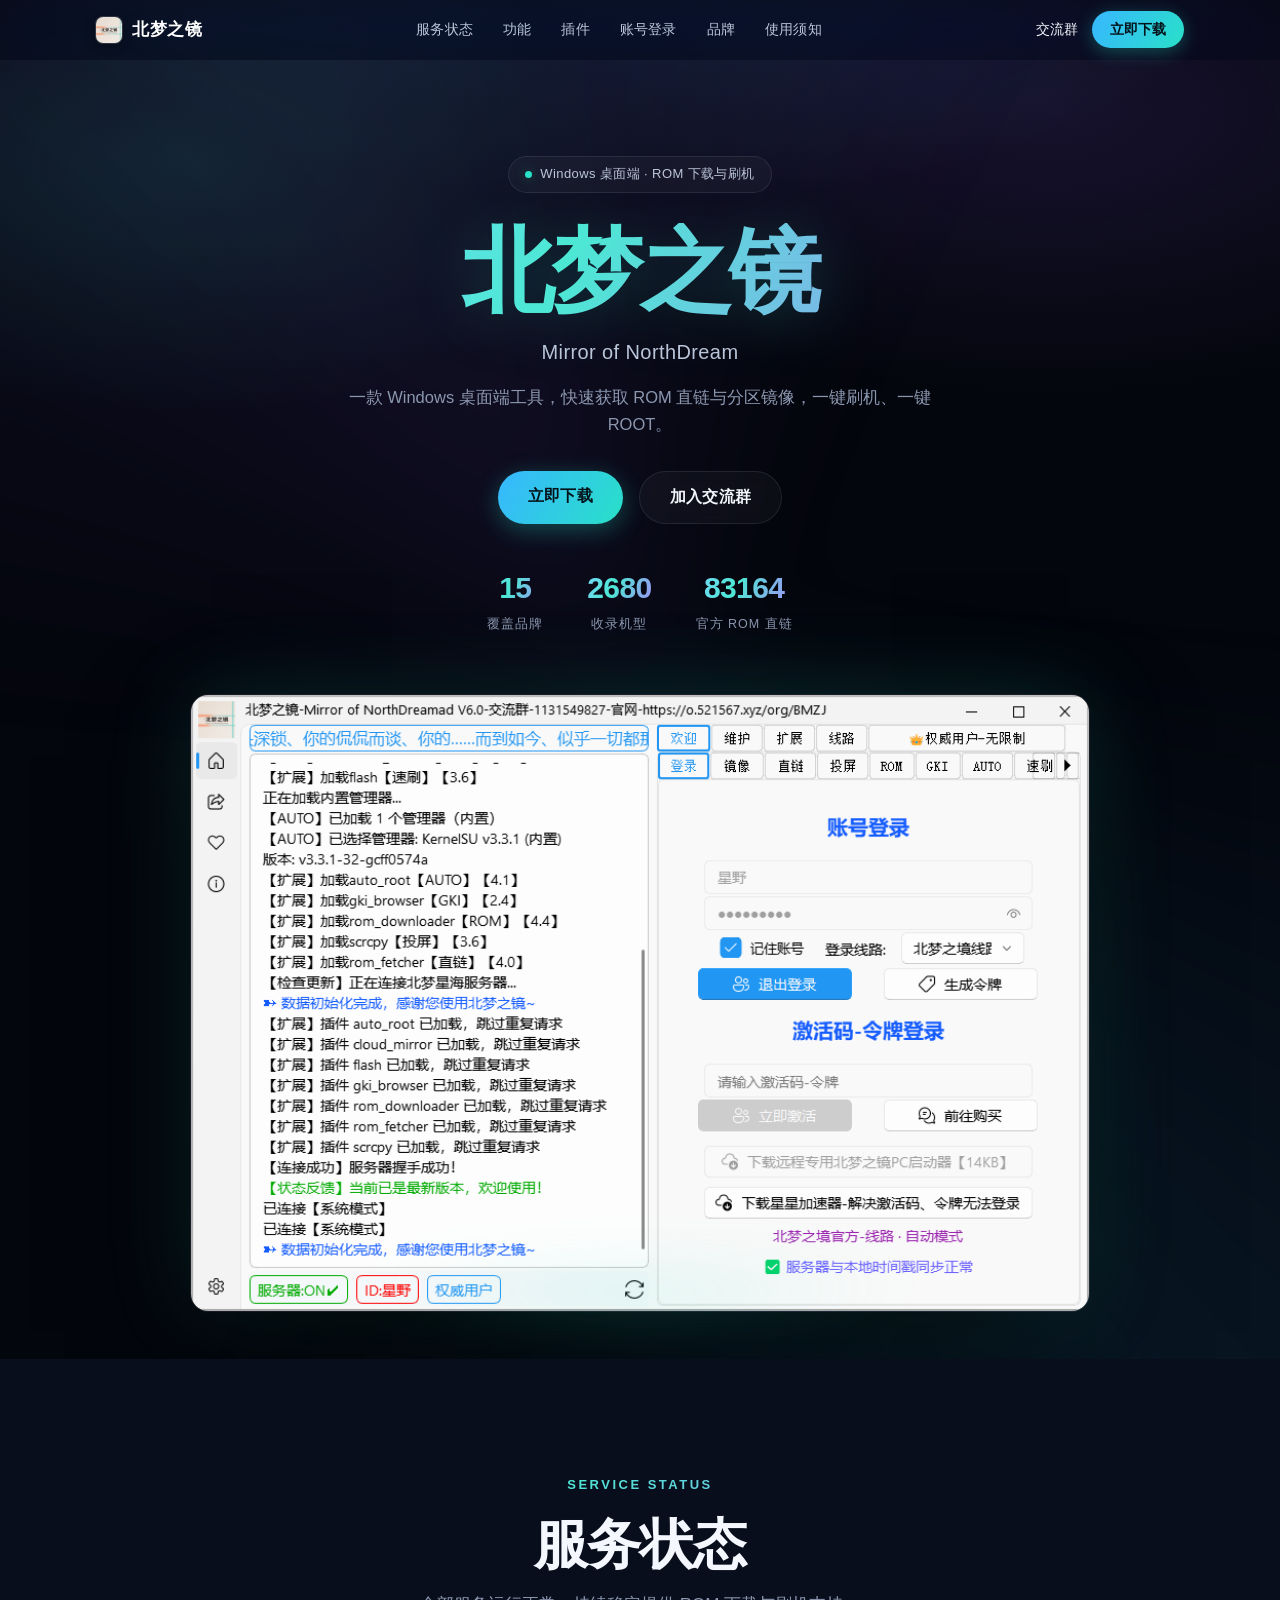
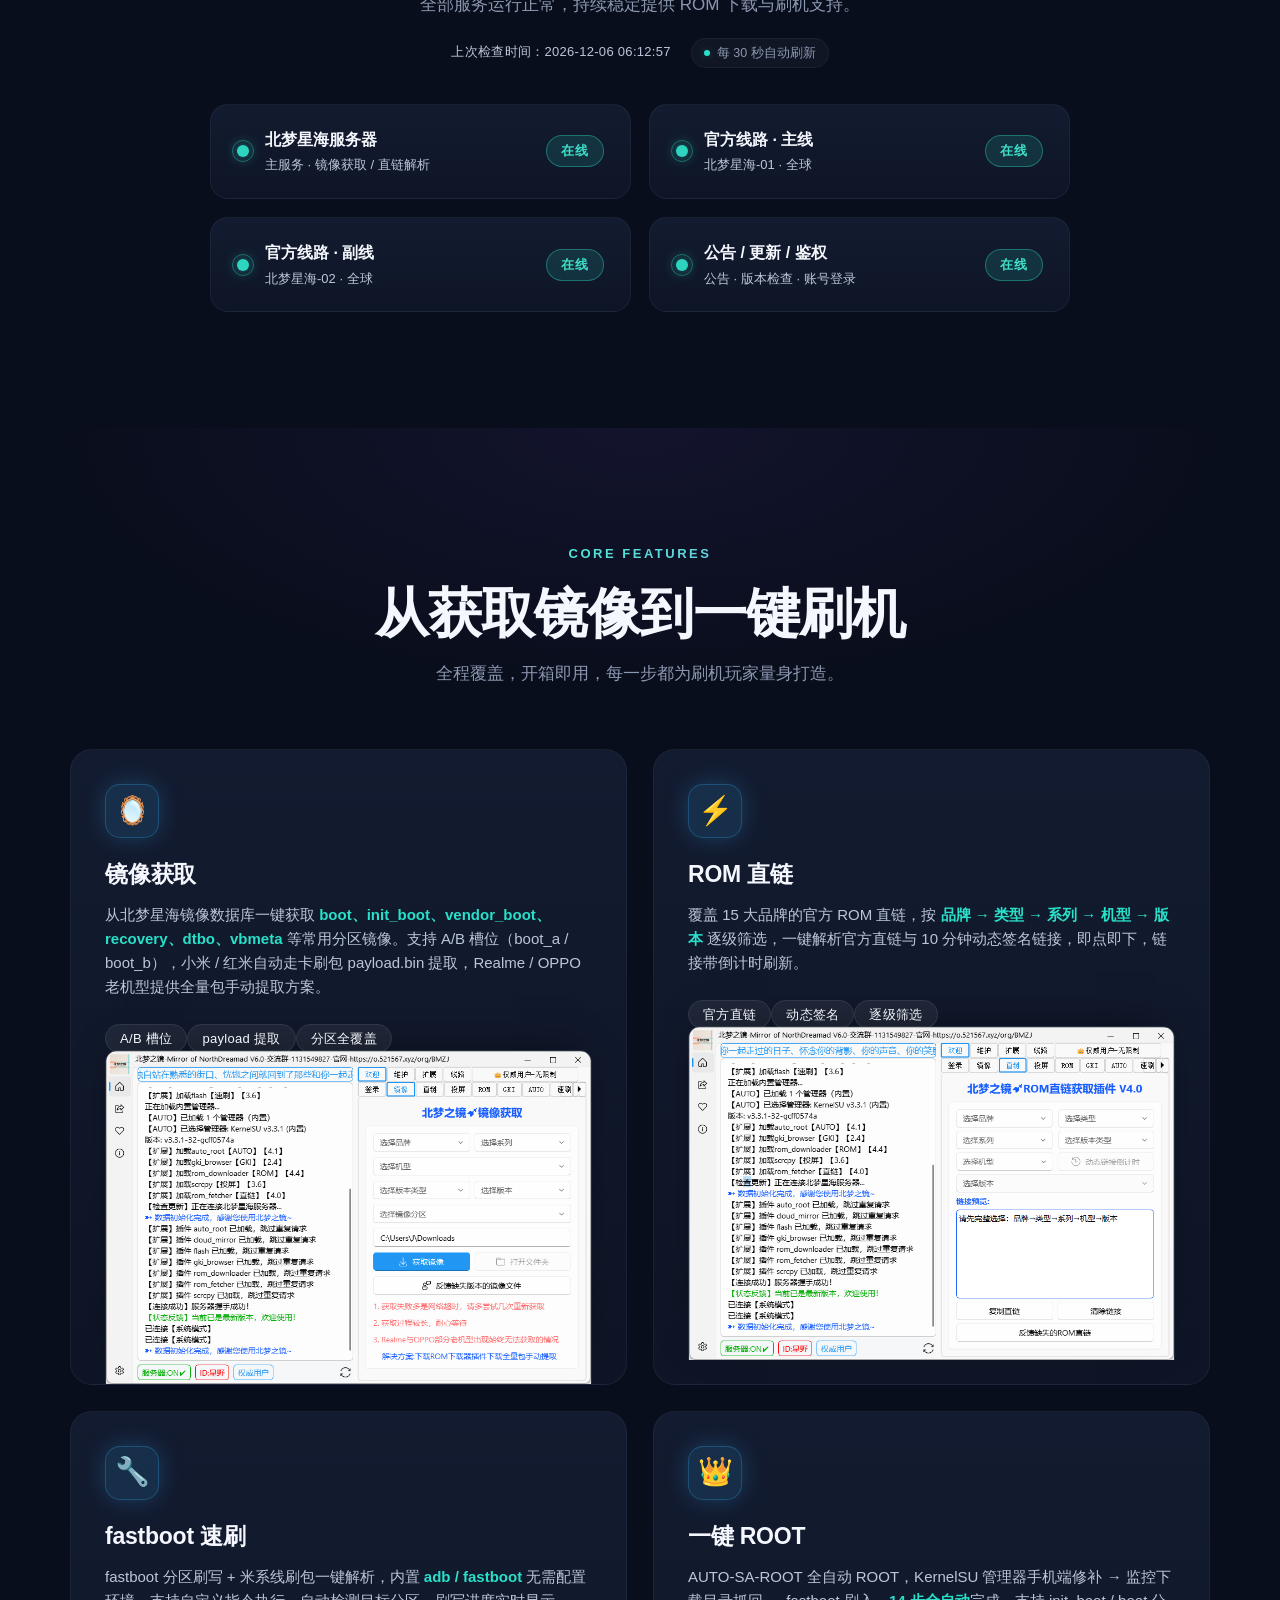
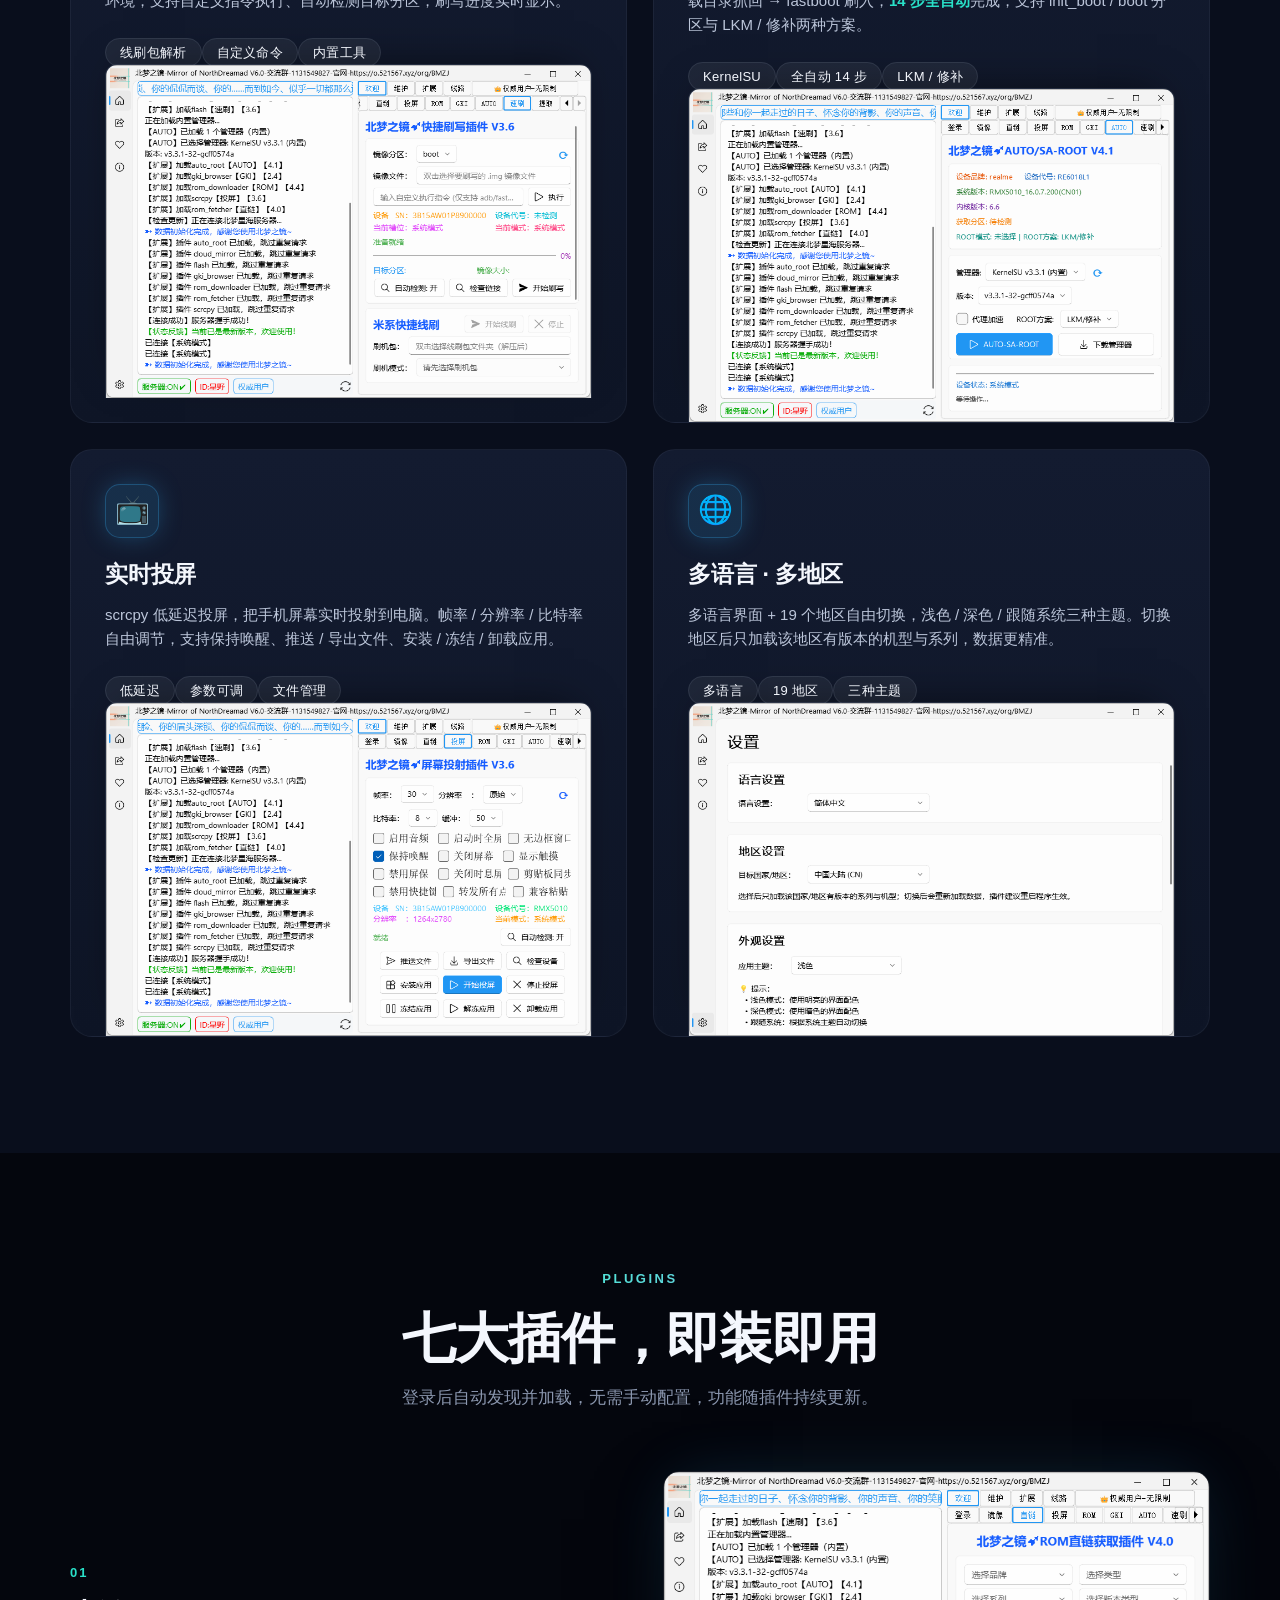
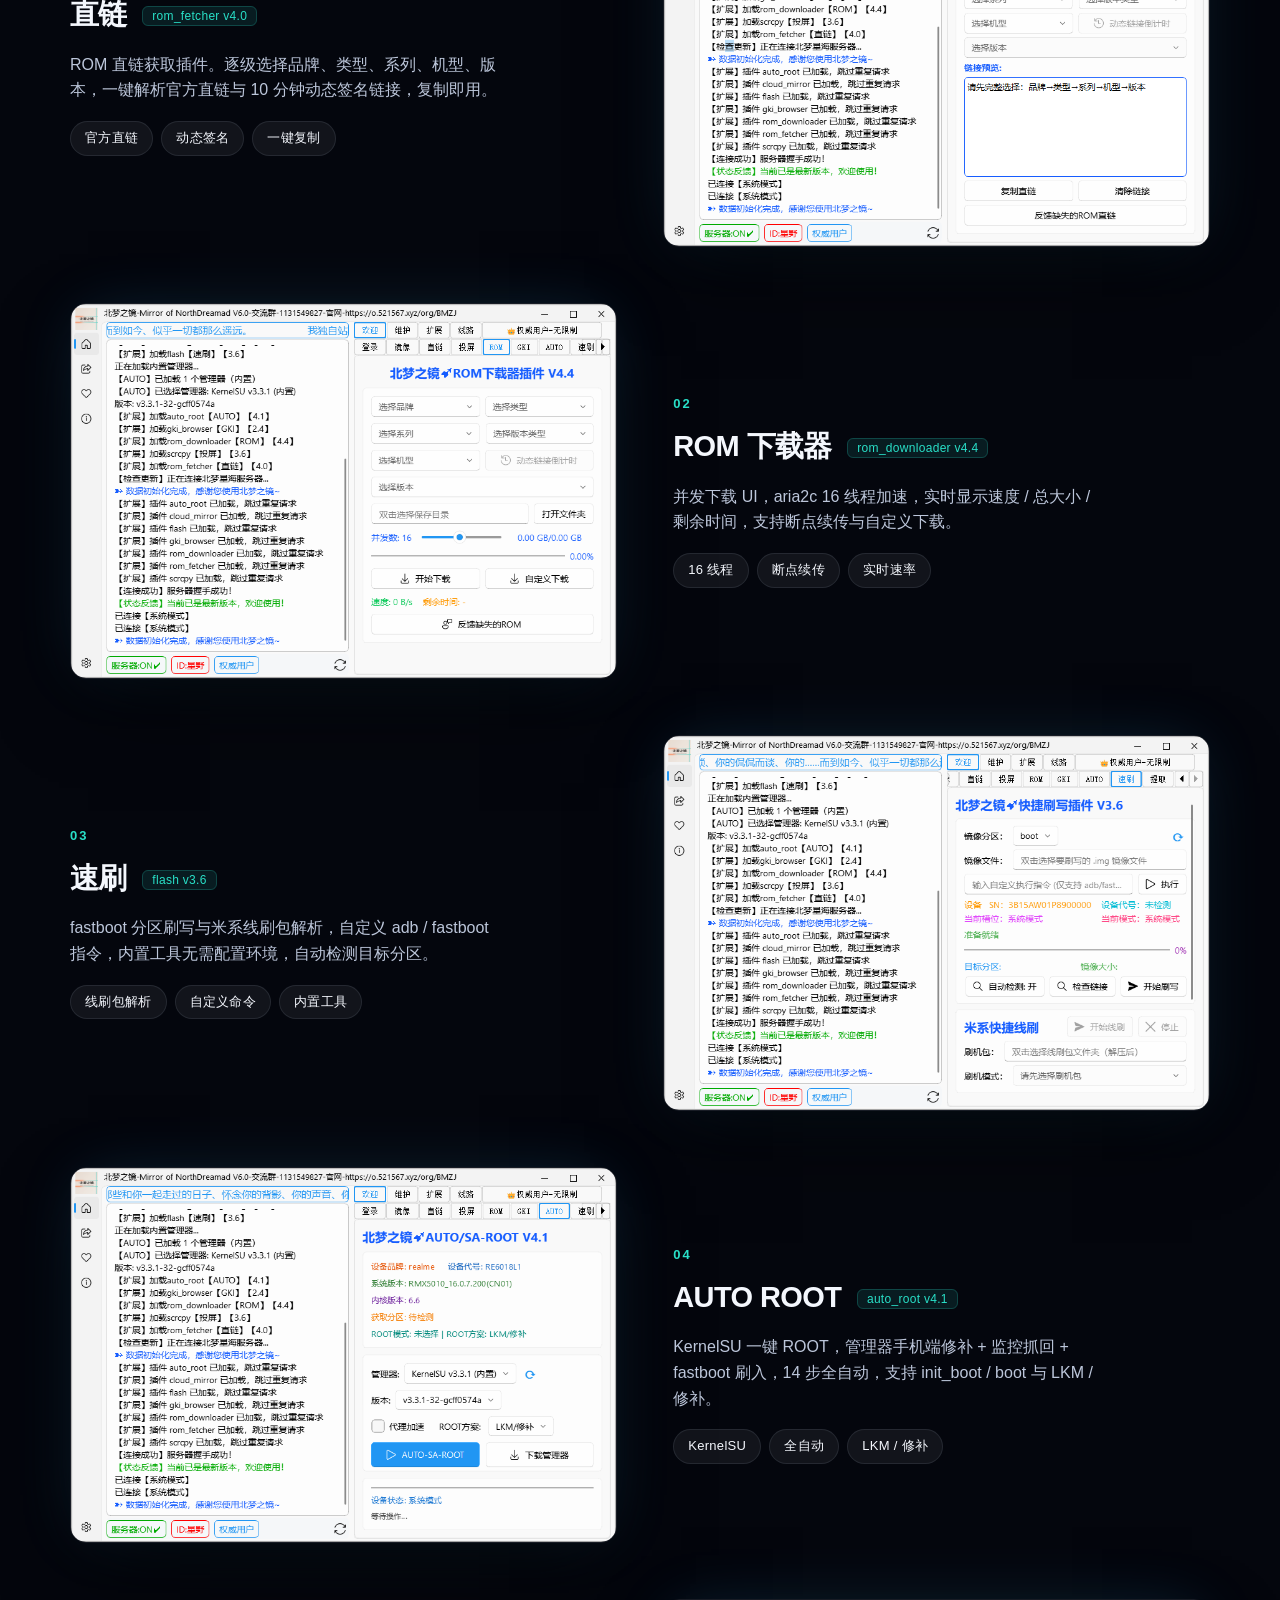
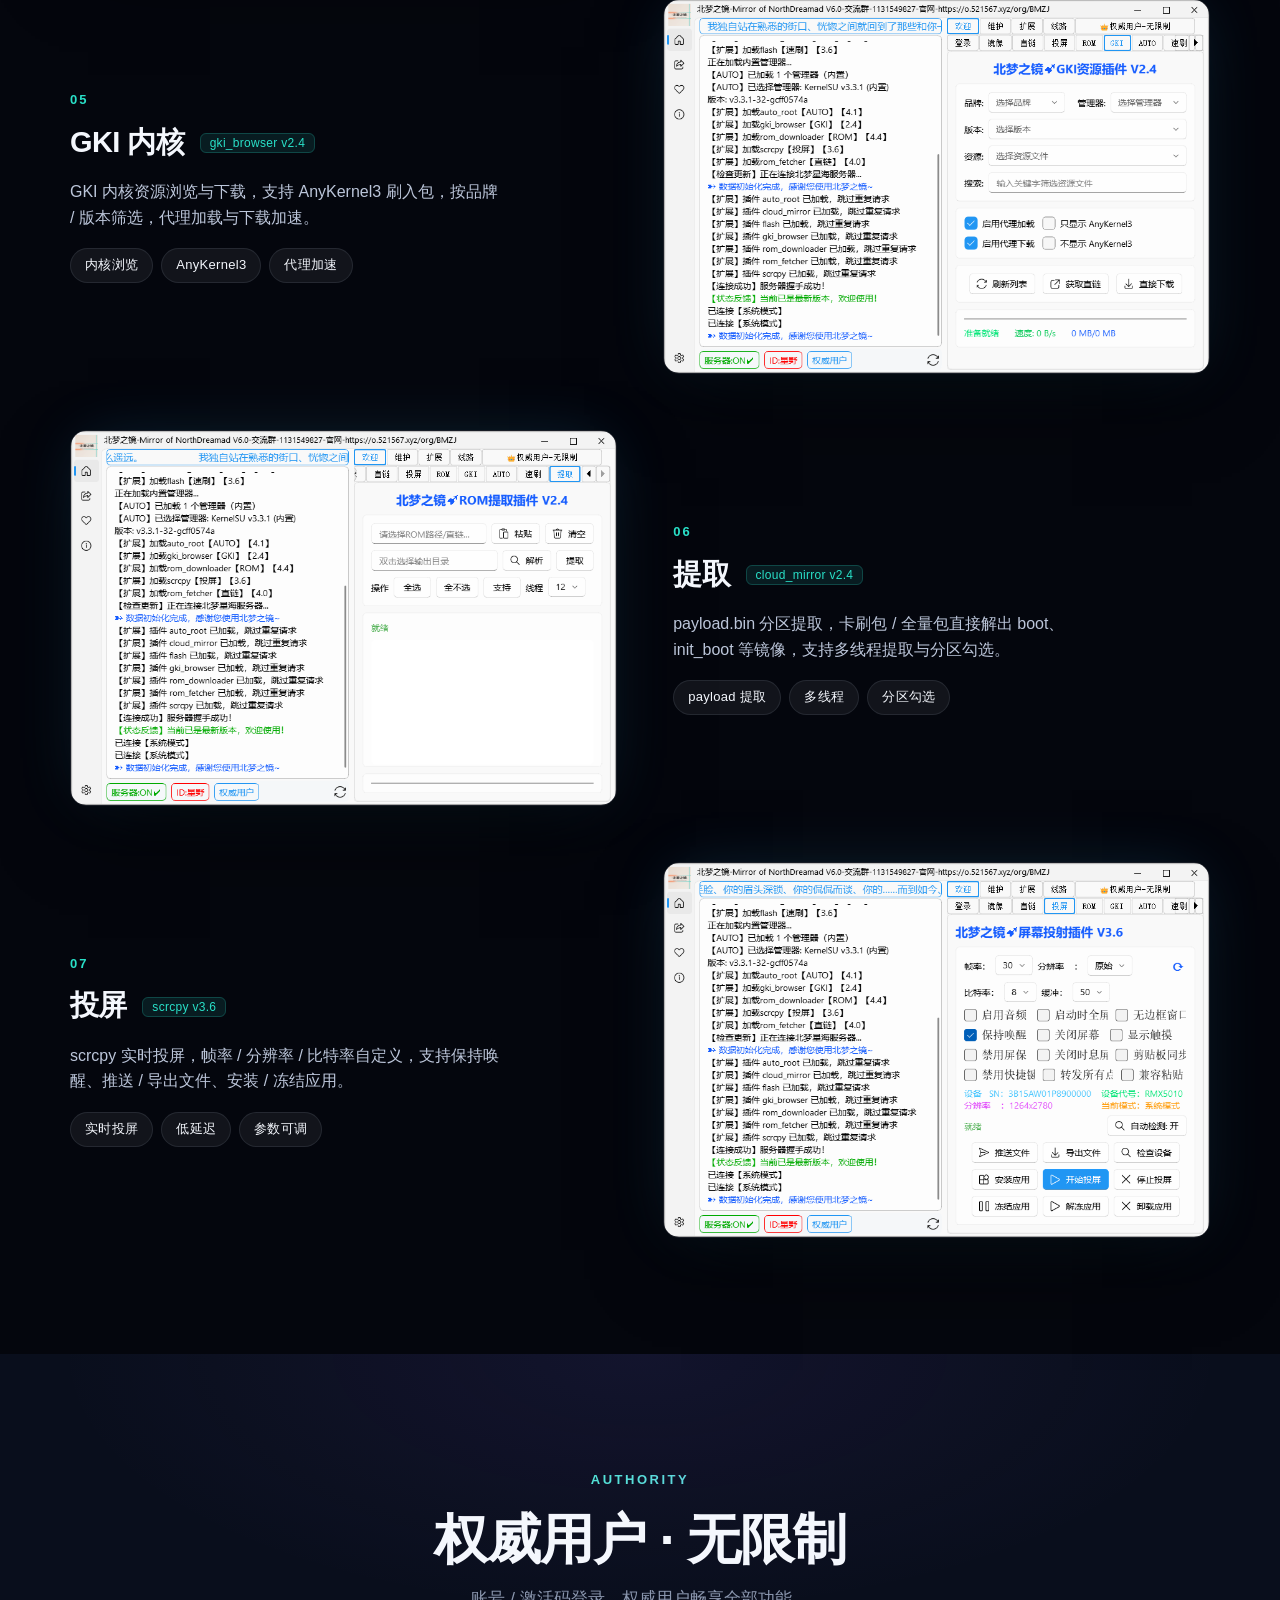
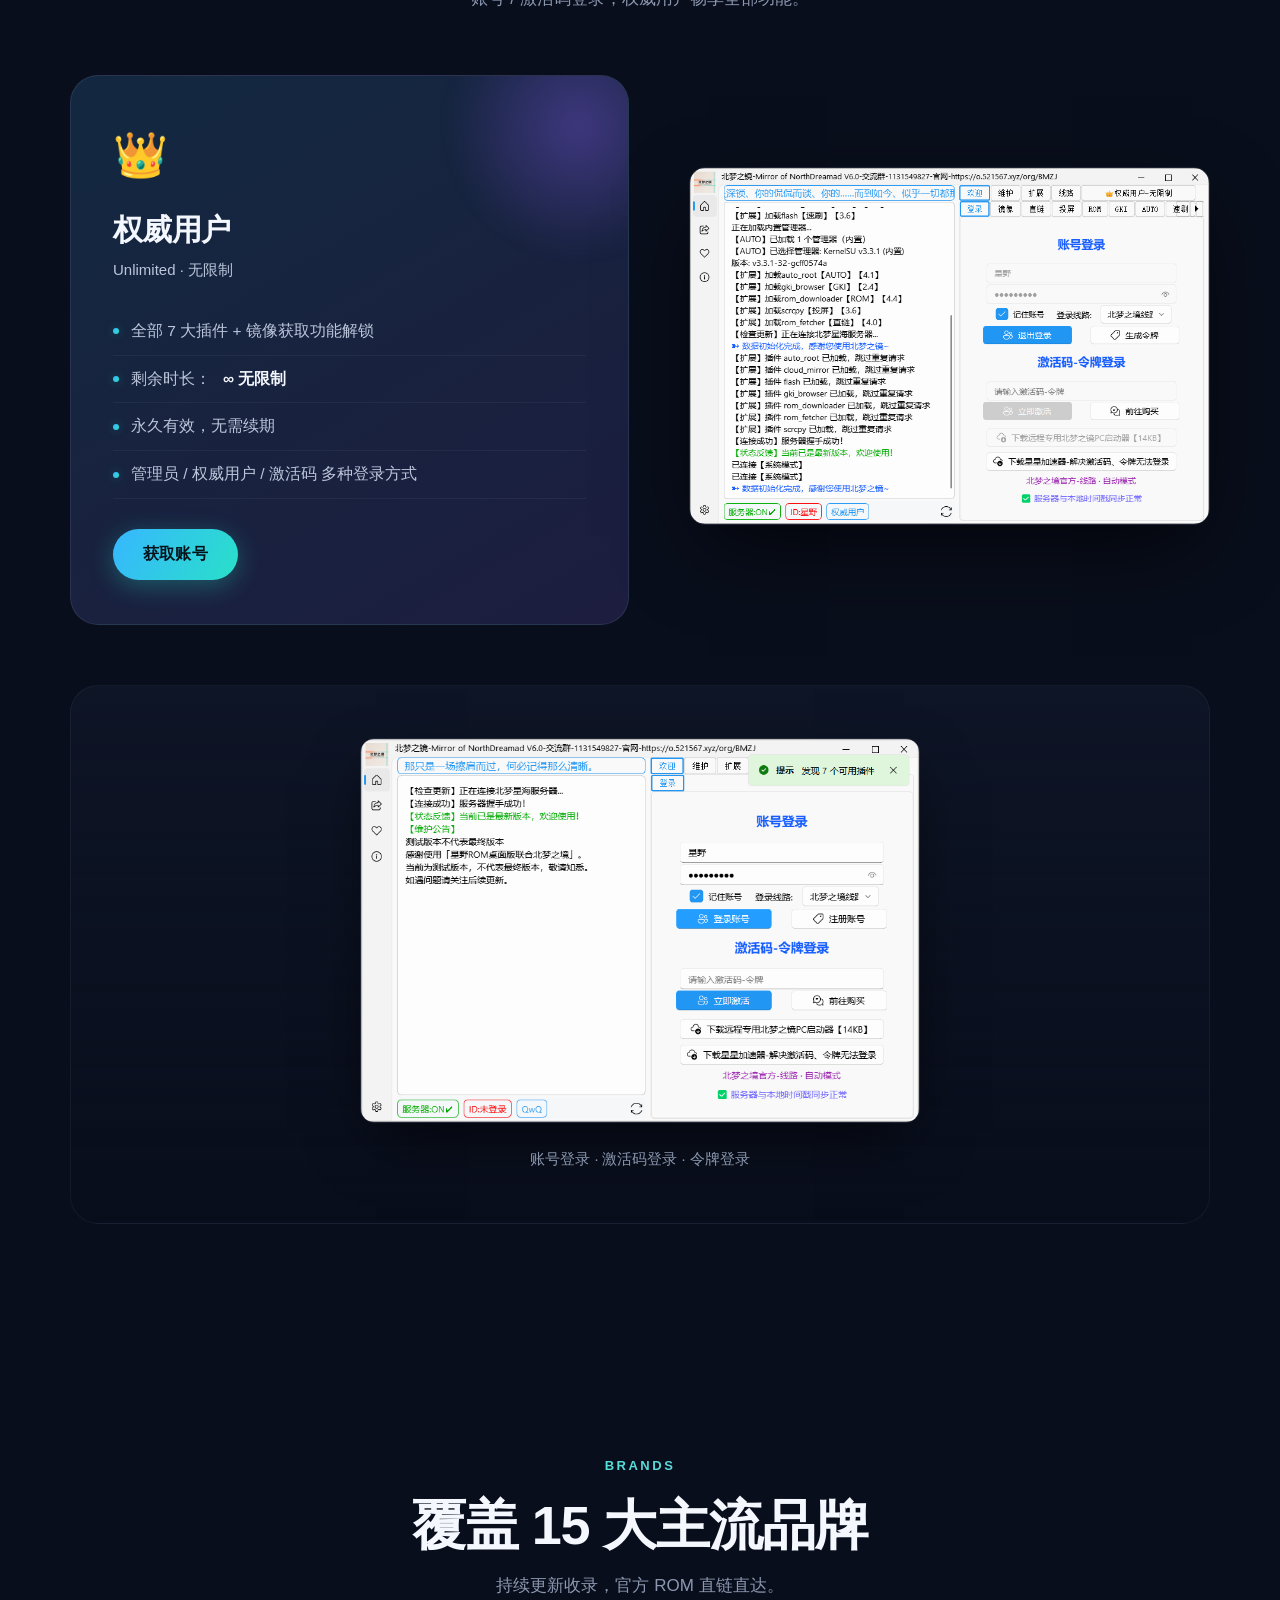
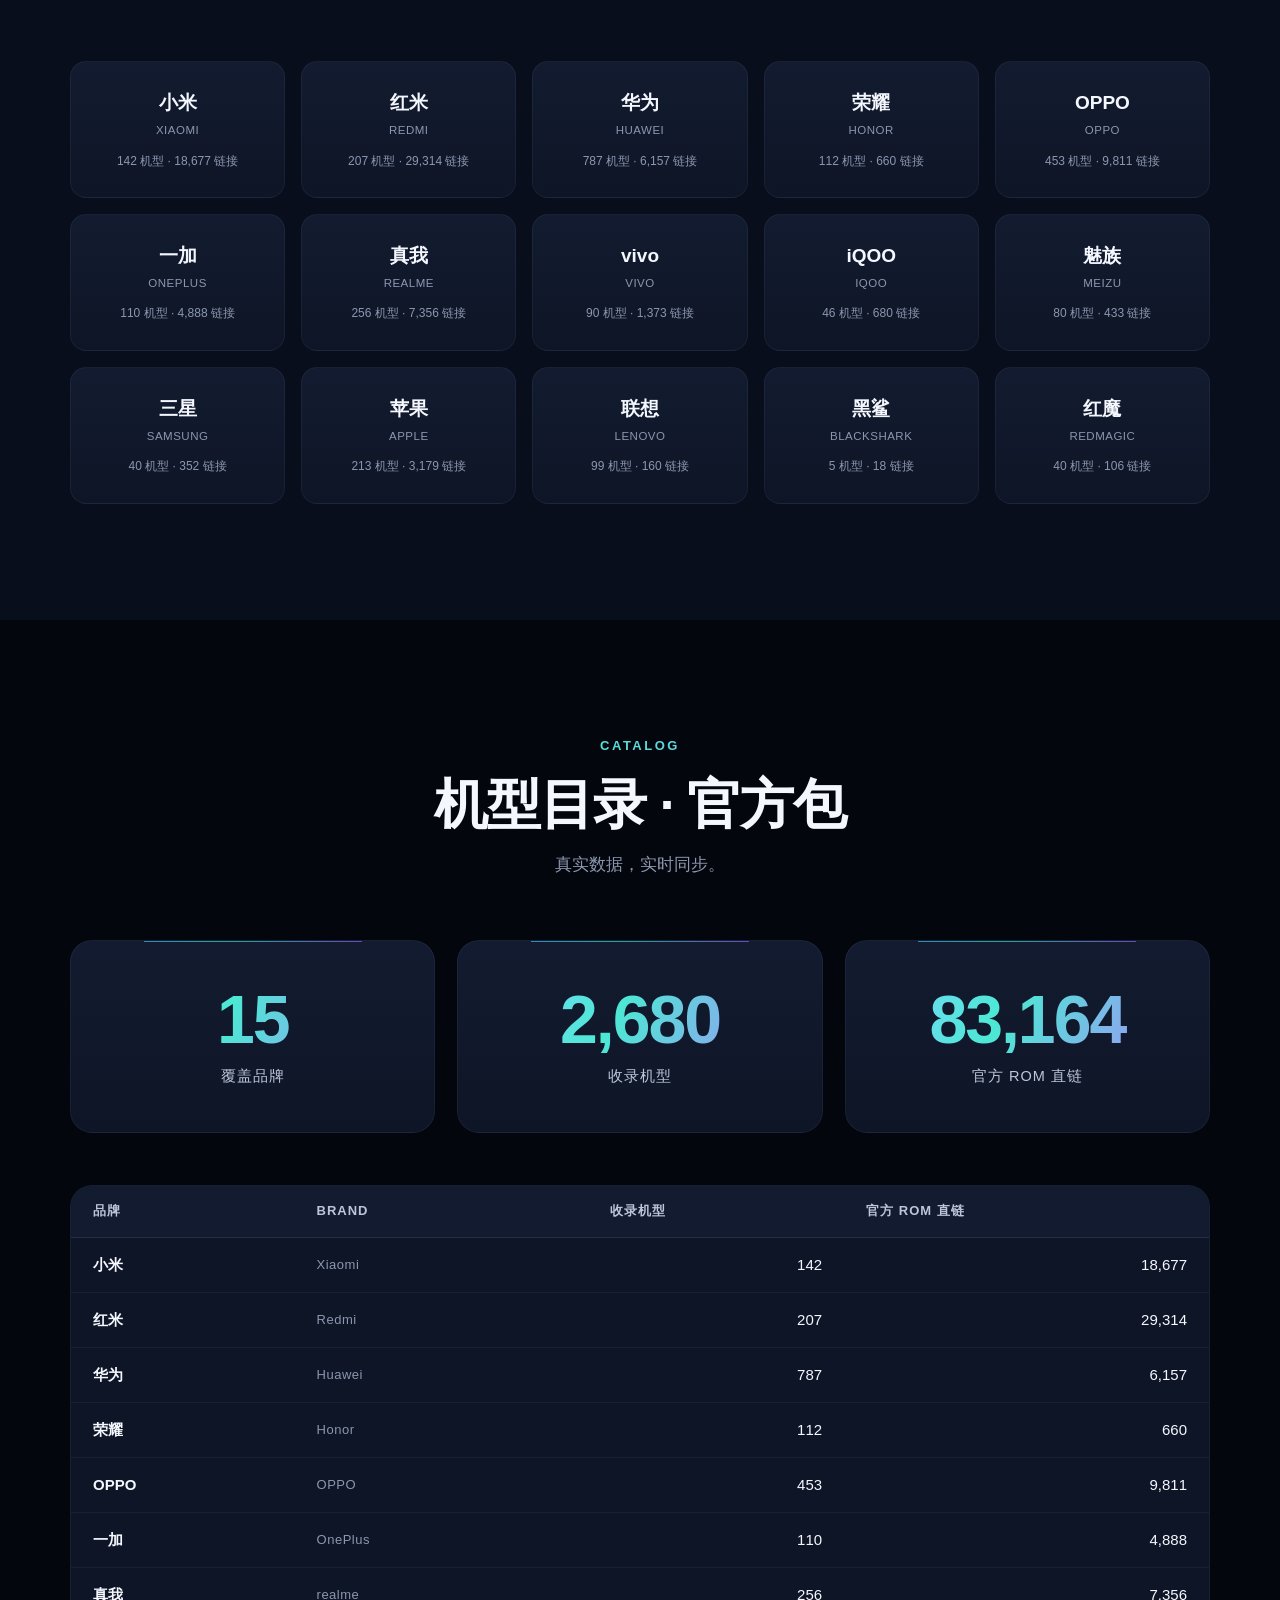
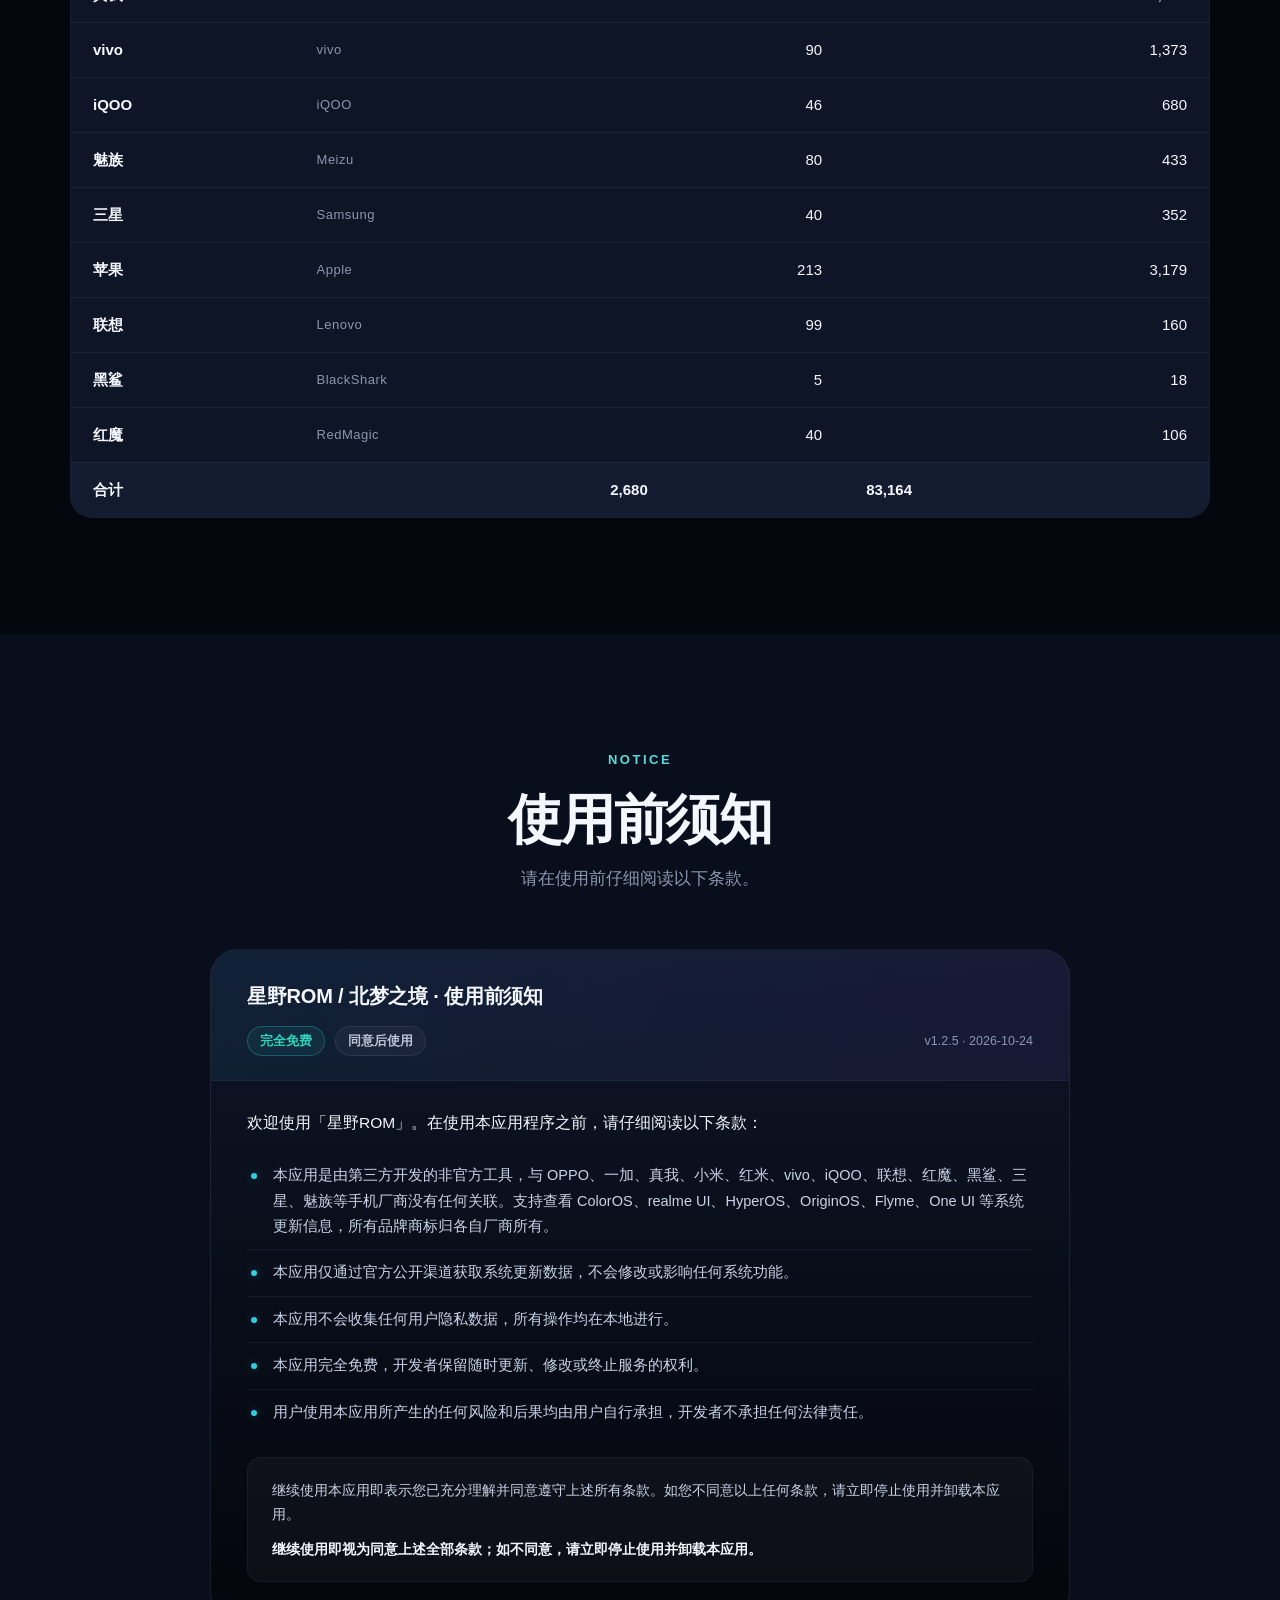
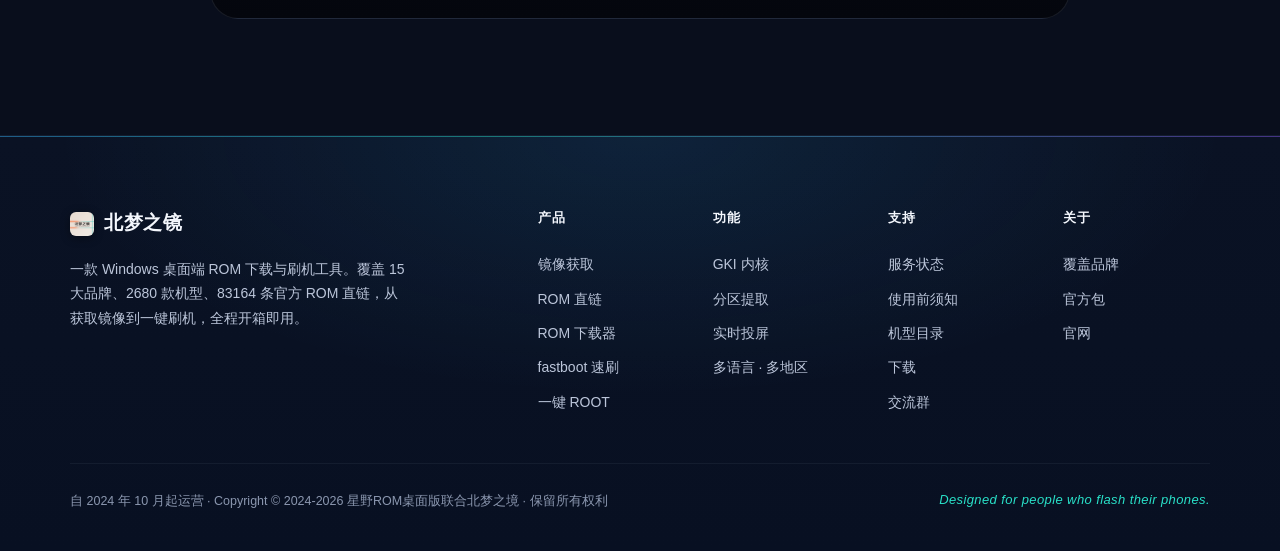
==== org/BMZJ/index.html @ 5fb69d47 "Deploy BMZJ site to org/BMZJ" ====
<!DOCTYPE html>
<html lang="zh-CN">
<head>
<meta charset="UTF-8">
<meta name="viewport" content="width=device-width, initial-scale=1.0">
<title>北梦之镜 - Mirror of NorthDream · ROM 下载与刷机工具</title>
<meta name="description" content="北梦之镜是一款 Windows 桌面端 ROM 下载与刷机工具，覆盖 15 大品牌、2680 款机型、83164 条官方 ROM 直链。支持镜像获取、直链下载、速刷、一键 ROOT、GKI 内核、分区提取与投屏。">
<link rel="stylesheet" href="css/style.css">
<link rel="icon" href="img/logo.png" type="image/png">
</head>
<body>

<!-- 顶部导航 -->
<nav class="nav" id="nav">
  <div class="nav-inner">
    <a class="nav-logo" href="#top">
      <img class="logo-icon" src="img/logo.png" alt="北梦之镜">
      北梦之镜
    </a>
    <div class="nav-links">
      <a href="#status">服务状态</a>
      <a href="#features">功能</a>
      <a href="#plugins">插件</a>
      <a href="#vip">账号登录</a>
      <a href="#brands">品牌</a>
      <a href="#notice">使用须知</a>
    </div>
    <div class="nav-actions">
      <a class="nav-group" href="https://qm.qq.com/q/4dipYvBqIw" target="_blank">交流群</a>
      <a class="nav-cta" href="https://qfile.qq.com/q/YZ2RIbnO48" target="_blank">立即下载</a>
    </div>
  </div>
</nav>

<!-- Hero -->
<section class="hero" id="top">
  <div class="hero-inner">
    <div class="hero-badge"><span class="pulse"></span> Windows 桌面端 · ROM 下载与刷机</div>
    <h1 class="hero-title">北梦之镜</h1>
    <p class="hero-sub">Mirror of NorthDream</p>
    <p class="hero-desc">一款 Windows 桌面端工具，快速获取 ROM 直链与分区镜像，一键刷机、一键 ROOT。</p>
    <div class="hero-actions">
      <a class="btn btn-primary" href="https://qfile.qq.com/q/YZ2RIbnO48" target="_blank">立即下载</a>
      <a class="btn btn-ghost" href="https://qm.qq.com/q/4dipYvBqIw" target="_blank">加入交流群</a>
    </div>
    <div class="hero-stats">
      <div class="hero-stat"><div class="n">15</div><div class="l">覆盖品牌</div></div>
      <div class="hero-stat"><div class="n">2680</div><div class="l">收录机型</div></div>
      <div class="hero-stat"><div class="n">83164</div><div class="l">官方 ROM 直链</div></div>
    </div>
    <div class="hero-shot">
      <img src="img/main.png" alt="北梦之镜主界面">
    </div>
  </div>
</section>

<!-- 服务状态 -->
<section class="section section--deep" id="status">
  <div class="section-inner">
    <p class="section-eyebrow">Service Status</p>
    <h2 class="section-title">服务状态</h2>
    <p class="section-sub">全部服务运行正常，持续稳定提供 ROM 下载与刷机支持。</p>
    <div class="status-meta">
      <span class="status-time" id="status-check-time">正在检测服务状态…</span>
      <span class="status-auto"><span class="status-auto-dot"></span>每 30 秒自动刷新</span>
    </div>
    <div class="status-grid">
      <div class="status-card reveal" data-url="../1.json">
        <div class="status-dot online"></div>
        <div class="status-info">
          <div class="status-name">北梦星海服务器</div>
          <div class="status-desc">主服务 · 镜像获取 / 直链解析</div>
        </div>
        <div class="status-badge ok">在线</div>
      </div>
      <div class="status-card reveal" data-url="../1.json">
        <div class="status-dot online"></div>
        <div class="status-info">
          <div class="status-name">官方线路 · 主线</div>
          <div class="status-desc">北梦星海-01 · 全球</div>
        </div>
        <div class="status-badge ok">在线</div>
      </div>
      <div class="status-card reveal" data-url="../2.json">
        <div class="status-dot online"></div>
        <div class="status-info">
          <div class="status-name">官方线路 · 副线</div>
          <div class="status-desc">北梦星海-02 · 全球</div>
        </div>
        <div class="status-badge ok">在线</div>
      </div>
      <div class="status-card reveal" data-url="../3.json">
        <div class="status-dot online"></div>
        <div class="status-info">
          <div class="status-name">公告 / 更新 / 鉴权</div>
          <div class="status-desc">公告 · 版本检查 · 账号登录</div>
        </div>
        <div class="status-badge ok">正常</div>
      </div>
    </div>
  </div>
</section>

<!-- 核心功能 -->
<section class="section section--glow" id="features">
  <div class="section-inner">
    <p class="section-eyebrow">Core Features</p>
    <h2 class="section-title">从获取镜像到一键刷机</h2>
    <p class="section-sub">全程覆盖，开箱即用，每一步都为刷机玩家量身打造。</p>
    <div class="feature-grid">
      <div class="feature-card reveal">
        <div class="feature-icon">🪞</div>
        <h3>镜像获取</h3>
        <p>从北梦星海镜像数据库一键获取 <strong>boot、init_boot、vendor_boot、recovery、dtbo、vbmeta</strong> 等常用分区镜像。支持 A/B 槽位（boot_a / boot_b），小米 / 红米自动走卡刷包 payload.bin 提取，Realme / OPPO 老机型提供全量包手动提取方案。</p>
        <div class="points"><span class="chip">A/B 槽位</span><span class="chip">payload 提取</span><span class="chip">分区全覆盖</span></div>
        <img src="img/mirror.png" alt="镜像获取" loading="lazy">
      </div>
      <div class="feature-card reveal">
        <div class="feature-icon">⚡</div>
        <h3>ROM 直链</h3>
        <p>覆盖 15 大品牌的官方 ROM 直链，按 <strong>品牌 → 类型 → 系列 → 机型 → 版本</strong> 逐级筛选，一键解析官方直链与 10 分钟动态签名链接，即点即下，链接带倒计时刷新。</p>
        <div class="points"><span class="chip">官方直链</span><span class="chip">动态签名</span><span class="chip">逐级筛选</span></div>
        <img src="img/direct.png" alt="ROM 直链" loading="lazy">
      </div>
      <div class="feature-card reveal">
        <div class="feature-icon">🔧</div>
        <h3>fastboot 速刷</h3>
        <p>fastboot 分区刷写 + 米系线刷包一键解析，内置 <strong>adb / fastboot</strong> 无需配置环境，支持自定义指令执行、自动检测目标分区，刷写进度实时显示。</p>
        <div class="points"><span class="chip">线刷包解析</span><span class="chip">自定义命令</span><span class="chip">内置工具</span></div>
        <img src="img/flash.png" alt="速刷" loading="lazy">
      </div>
      <div class="feature-card reveal">
        <div class="feature-icon">👑</div>
        <h3>一键 ROOT</h3>
        <p>AUTO-SA-ROOT 全自动 ROOT，KernelSU 管理器手机端修补 → 监控下载目录抓回 → fastboot 刷入，<strong>14 步全自动</strong>完成，支持 init_boot / boot 分区与 LKM / 修补两种方案。</p>
        <div class="points"><span class="chip">KernelSU</span><span class="chip">全自动 14 步</span><span class="chip">LKM / 修补</span></div>
        <img src="img/auto.png" alt="一键 ROOT" loading="lazy">
      </div>
      <div class="feature-card reveal">
        <div class="feature-icon">📺</div>
        <h3>实时投屏</h3>
        <p>scrcpy 低延迟投屏，把手机屏幕实时投射到电脑。帧率 / 分辨率 / 比特率自由调节，支持保持唤醒、推送 / 导出文件、安装 / 冻结 / 卸载应用。</p>
        <div class="points"><span class="chip">低延迟</span><span class="chip">参数可调</span><span class="chip">文件管理</span></div>
        <img src="img/screencast.png" alt="投屏" loading="lazy">
      </div>
      <div class="feature-card reveal">
        <div class="feature-icon">🌐</div>
        <h3>多语言 · 多地区</h3>
        <p>多语言界面 + 19 个地区自由切换，浅色 / 深色 / 跟随系统三种主题。切换地区后只加载该地区有版本的机型与系列，数据更精准。</p>
        <div class="points"><span class="chip">多语言</span><span class="chip">19 地区</span><span class="chip">三种主题</span></div>
        <img src="img/settings.png" alt="设置" loading="lazy">
      </div>
    </div>
  </div>
</section>

<!-- 插件 -->
<section class="section section--dark" id="plugins">
  <div class="section-inner">
    <p class="section-eyebrow">Plugins</p>
    <h2 class="section-title">七大插件，即装即用</h2>
    <p class="section-sub">登录后自动发现并加载，无需手动配置，功能随插件持续更新。</p>
    <div class="plugin-list">
      <div class="plugin-row reveal">
        <div class="plugin-text">
          <div class="plugin-num">01</div>
          <h3>直链 <span class="tag">rom_fetcher v4.0</span></h3>
          <p>ROM 直链获取插件。逐级选择品牌、类型、系列、机型、版本，一键解析官方直链与 10 分钟动态签名链接，复制即用。</p>
          <div class="points"><span class="chip">官方直链</span><span class="chip">动态签名</span><span class="chip">一键复制</span></div>
        </div>
        <img src="img/direct.png" alt="直链插件" loading="lazy">
      </div>
      <div class="plugin-row reveal">
        <div class="plugin-text">
          <div class="plugin-num">02</div>
          <h3>ROM 下载器 <span class="tag">rom_downloader v4.4</span></h3>
          <p>并发下载 UI，aria2c 16 线程加速，实时显示速度 / 总大小 / 剩余时间，支持断点续传与自定义下载。</p>
          <div class="points"><span class="chip">16 线程</span><span class="chip">断点续传</span><span class="chip">实时速率</span></div>
        </div>
        <img src="img/rom.png" alt="ROM 下载器" loading="lazy">
      </div>
      <div class="plugin-row reveal">
        <div class="plugin-text">
          <div class="plugin-num">03</div>
          <h3>速刷 <span class="tag">flash v3.6</span></h3>
          <p>fastboot 分区刷写与米系线刷包解析，自定义 adb / fastboot 指令，内置工具无需配置环境，自动检测目标分区。</p>
          <div class="points"><span class="chip">线刷包解析</span><span class="chip">自定义命令</span><span class="chip">内置工具</span></div>
        </div>
        <img src="img/flash.png" alt="速刷插件" loading="lazy">
      </div>
      <div class="plugin-row reveal">
        <div class="plugin-text">
          <div class="plugin-num">04</div>
          <h3>AUTO ROOT <span class="tag">auto_root v4.1</span></h3>
          <p>KernelSU 一键 ROOT，管理器手机端修补 + 监控抓回 + fastboot 刷入，14 步全自动，支持 init_boot / boot 与 LKM / 修补。</p>
          <div class="points"><span class="chip">KernelSU</span><span class="chip">全自动</span><span class="chip">LKM / 修补</span></div>
        </div>
        <img src="img/auto.png" alt="AUTO ROOT 插件" loading="lazy">
      </div>
      <div class="plugin-row reveal">
        <div class="plugin-text">
          <div class="plugin-num">05</div>
          <h3>GKI 内核 <span class="tag">gki_browser v2.4</span></h3>
          <p>GKI 内核资源浏览与下载，支持 AnyKernel3 刷入包，按品牌 / 版本筛选，代理加载与下载加速。</p>
          <div class="points"><span class="chip">内核浏览</span><span class="chip">AnyKernel3</span><span class="chip">代理加速</span></div>
        </div>
        <img src="img/gki.png" alt="GKI 内核插件" loading="lazy">
      </div>
      <div class="plugin-row reveal">
        <div class="plugin-text">
          <div class="plugin-num">06</div>
          <h3>提取 <span class="tag">cloud_mirror v2.4</span></h3>
          <p>payload.bin 分区提取，卡刷包 / 全量包直接解出 boot、init_boot 等镜像，支持多线程提取与分区勾选。</p>
          <div class="points"><span class="chip">payload 提取</span><span class="chip">多线程</span><span class="chip">分区勾选</span></div>
        </div>
        <img src="img/extract.png" alt="提取插件" loading="lazy">
      </div>
      <div class="plugin-row reveal">
        <div class="plugin-text">
          <div class="plugin-num">07</div>
          <h3>投屏 <span class="tag">scrcpy v3.6</span></h3>
          <p>scrcpy 实时投屏，帧率 / 分辨率 / 比特率自定义，支持保持唤醒、推送 / 导出文件、安装 / 冻结应用。</p>
          <div class="points"><span class="chip">实时投屏</span><span class="chip">低延迟</span><span class="chip">参数可调</span></div>
        </div>
        <img src="img/screencast.png" alt="投屏插件" loading="lazy">
      </div>
    </div>
  </div>
</section>

<!-- 权威用户 -->
<section class="section section--glow" id="vip">
  <div class="section-inner">
    <p class="section-eyebrow">Authority</p>
    <h2 class="section-title">权威用户 · 无限制</h2>
    <p class="section-sub">账号 / 激活码登录，权威用户畅享全部功能。</p>
    <div class="vip-wrap">
      <div class="vip-card reveal">
        <div class="crown">👑</div>
        <h3>权威用户</h3>
        <div class="sub">Unlimited · 无限制</div>
        <ul>
          <li>全部 7 大插件 + 镜像获取功能解锁</li>
          <li>剩余时长：<strong>∞ 无限制</strong></li>
          <li>永久有效，无需续期</li>
          <li>管理员 / 权威用户 / 激活码 多种登录方式</li>
        </ul>
        <a class="btn btn-primary" href="https://qm.qq.com/q/4dipYvBqIw" target="_blank">获取账号</a>
      </div>
      <div class="vip-shot reveal">
        <img src="img/main.png" alt="权威用户已登录">
      </div>
    </div>
    <div class="login-strip reveal">
      <img src="img/login.png" alt="登录界面">
      <p>账号登录 · 激活码登录 · 令牌登录</p>
    </div>
  </div>
</section>

<!-- 覆盖品牌 -->
<section class="section section--deep" id="brands">
  <div class="section-inner">
    <p class="section-eyebrow">Brands</p>
    <h2 class="section-title">覆盖 15 大主流品牌</h2>
    <p class="section-sub">持续更新收录，官方 ROM 直链直达。</p>
    <div class="brand-grid" id="brand-grid"></div>
  </div>
</section>

<!-- 机型目录 + 官方包 -->
<section class="section section--dark" id="catalog">
  <div class="section-inner">
    <p class="section-eyebrow">Catalog</p>
    <h2 class="section-title">机型目录 · 官方包</h2>
    <p class="section-sub">真实数据，实时同步。</p>
    <div class="stats-grid">
      <div class="stat-card reveal">
        <div class="stat-num" id="stat-brands">15</div>
        <div class="stat-label">覆盖品牌</div>
      </div>
      <div class="stat-card reveal">
        <div class="stat-num" id="stat-models">2680</div>
        <div class="stat-label">收录机型</div>
      </div>
      <div class="stat-card reveal">
        <div class="stat-num" id="stat-packages">83164</div>
        <div class="stat-label">官方 ROM 直链</div>
      </div>
    </div>
    <div class="catalog-table-wrap reveal" id="catalog-table"></div>
  </div>
</section>

<!-- 使用前须知 -->
<section class="section section--deep" id="notice">
  <div class="section-inner">
    <p class="section-eyebrow">Notice</p>
    <h2 class="section-title">使用前须知</h2>
    <p class="section-sub">请在使用前仔细阅读以下条款。</p>
    <div class="notice-card reveal">
      <div class="notice-head">
        <div class="notice-title">星野ROM / 北梦之境 · 使用前须知</div>
        <div class="notice-tags">
          <span class="notice-tag free">完全免费</span>
          <span class="notice-tag">同意后使用</span>
          <span class="notice-ver">v1.2.5 · 2026-10-24</span>
        </div>
      </div>
      <div class="notice-body">
        <p class="notice-lead">欢迎使用「星野ROM」。在使用本应用程序之前，请仔细阅读以下条款：</p>
        <ul class="notice-list">
          <li>本应用是由第三方开发的非官方工具，与 OPPO、一加、真我、小米、红米、vivo、iQOO、联想、红魔、黑鲨、三星、魅族等手机厂商没有任何关联。支持查看 ColorOS、realme UI、HyperOS、OriginOS、Flyme、One UI 等系统更新信息，所有品牌商标归各自厂商所有。</li>
          <li>本应用仅通过官方公开渠道获取系统更新数据，不会修改或影响任何系统功能。</li>
          <li>本应用不会收集任何用户隐私数据，所有操作均在本地进行。</li>
          <li>本应用完全免费，开发者保留随时更新、修改或终止服务的权利。</li>
          <li>用户使用本应用所产生的任何风险和后果均由用户自行承担，开发者不承担任何法律责任。</li>
        </ul>
        <div class="notice-consent">
          <p>继续使用本应用即表示您已充分理解并同意遵守上述所有条款。如您不同意以上任何条款，请立即停止使用并卸载本应用。</p>
          <p class="notice-strong">继续使用即视为同意上述全部条款；如不同意，请立即停止使用并卸载本应用。</p>
        </div>
      </div>
    </div>
  </div>
</section>

<!-- Footer -->
<footer class="footer">
  <div class="footer-inner">
    <div class="footer-top">
      <div class="footer-brand">
        <div class="footer-logo"><img class="footer-logo-icon" src="img/logo.png" alt="北梦之镜">北梦之镜</div>
        <p class="footer-desc">一款 Windows 桌面端 ROM 下载与刷机工具。覆盖 15 大品牌、2680 款机型、83164 条官方 ROM 直链，从获取镜像到一键刷机，全程开箱即用。</p>
      </div>
      <div class="footer-cols">
        <div class="footer-col">
          <h4>产品</h4>
          <a href="#features">镜像获取</a>
          <a href="#features">ROM 直链</a>
          <a href="#plugins">ROM 下载器</a>
          <a href="#plugins">fastboot 速刷</a>
          <a href="#plugins">一键 ROOT</a>
        </div>
        <div class="footer-col">
          <h4>功能</h4>
          <a href="#plugins">GKI 内核</a>
          <a href="#plugins">分区提取</a>
          <a href="#plugins">实时投屏</a>
          <a href="#features">多语言 · 多地区</a>
        </div>
        <div class="footer-col">
          <h4>支持</h4>
          <a href="#status">服务状态</a>
          <a href="#notice">使用前须知</a>
          <a href="#catalog">机型目录</a>
          <a href="https://qfile.qq.com/q/YZ2RIbnO48" target="_blank">下载</a>
          <a href="https://qm.qq.com/q/4dipYvBqIw" target="_blank">交流群</a>
        </div>
        <div class="footer-col">
          <h4>关于</h4>
          <a href="#brands">覆盖品牌</a>
          <a href="#catalog">官方包</a>
          <a href="https://o.521567.xyz/org/BMZJ" target="_blank">官网</a>
        </div>
      </div>
    </div>
    <div class="footer-divider"></div>
    <div class="footer-bottom">
      <p class="footer-copy">自 2024 年 10 月起运营 · Copyright © 2024-2026 星野ROM桌面版联合北梦之境 · 保留所有权利</p>
      <p class="footer-slogan">Designed for people who flash their phones.</p>
    </div>
  </div>
</footer>

<script src="js/data.js"></script>
<script src="js/main.js"></script>

<!-- 回到顶部 -->
<button class="back-top" id="back-top" aria-label="回到顶部" title="回到顶部">↑</button>
</body>
</html>
---- org/BMZJ/css/style.css ----
/* ============================================================
   北梦之镜 · Mirror of NorthDream — 官网样式
   主题：极光深空 Aurora Deep-Space
   配色：深空蓝黑 + 冰青 → 极光青 → 紫罗兰 极光渐变 + 玻璃拟态
   ============================================================ */

:root {
  --bg-0: #04060d;          /* 最深：宇宙底 */
  --bg-1: #090e1c;          /* 深空主背景 */
  --bg-2: #0e1526;          /* 卡片底 */
  --bg-3: #131b30;          /* 抬升卡片 */

  --ink-1: #f4f7fd;         /* 高亮文字 */
  --ink-2: #bcc6da;         /* 次级文字 */
  --ink-3: #8b97af;         /* 弱化文字 */

  --cyan: #37b7ff;          /* 冰青 */
  --teal: #29e0c8;          /* 极光青 */
  --violet: #8b5cf6;        /* 紫罗兰 */
  --indigo: #6366f1;        /* 靛蓝 */

  --grad: linear-gradient(120deg, #37b7ff 0%, #29e0c8 100%);
  --grad-aurora: linear-gradient(115deg, #37b7ff 0%, #29e0c8 38%, #8b5cf6 100%);
  --grad-text: linear-gradient(115deg, #7dd6ff 0%, #4ce8d4 42%, #a78bfa 100%);

  --line: rgba(148, 163, 184, 0.14);       /* 细边框 */
  --line-soft: rgba(148, 163, 184, 0.08);
  --glass: rgba(255, 255, 255, 0.035);     /* 玻璃底 */

  --glow-cyan: rgba(55, 183, 255, 0.35);
  --glow-teal: rgba(41, 224, 200, 0.30);
  --glow-violet: rgba(139, 92, 246, 0.32);

  --radius: 22px;
  --radius-lg: 28px;
  --max-w: 1140px;
  --nav-h: 60px;
  --ease: cubic-bezier(0.22, 0.61, 0.36, 1);
}

* { margin: 0; padding: 0; box-sizing: border-box; }

html {
  scroll-behavior: smooth;
  -webkit-font-smoothing: antialiased;
  text-rendering: optimizeLegibility;
  color-scheme: dark;
}

body {
  font-family: -apple-system, BlinkMacSystemFont, "SF Pro Display", "SF Pro Text",
    "PingFang SC", "Hiragino Sans GB", "Microsoft YaHei", "Helvetica Neue", Arial, sans-serif;
  color: var(--ink-1);
  background: var(--bg-1);
  line-height: 1.6;
  overflow-x: hidden;
}

::selection { background: rgba(41, 224, 200, 0.28); color: #fff; }

/* ===== 滚动条 ===== */
::-webkit-scrollbar { width: 10px; }
::-webkit-scrollbar-track { background: var(--bg-0); }
::-webkit-scrollbar-thumb { background: #1e2940; border-radius: 10px; }
::-webkit-scrollbar-thumb:hover { background: #2a3a5c; }

/* ============================================================
   导航栏
   ============================================================ */
.nav {
  position: fixed;
  top: 0; left: 0; right: 0;
  height: var(--nav-h);
  z-index: 100;
  background: rgba(6, 10, 20, 0.55);
  backdrop-filter: saturate(180%) blur(22px);
  -webkit-backdrop-filter: saturate(180%) blur(22px);
  border-bottom: 1px solid transparent;
  transition: background 0.35s var(--ease), border-color 0.35s var(--ease);
}
.nav.scrolled {
  background: rgba(6, 10, 20, 0.78);
  border-bottom-color: var(--line-soft);
}
.nav-inner {
  max-width: var(--max-w);
  margin: 0 auto;
  height: 100%;
  display: flex;
  align-items: center;
  justify-content: space-between;
  padding: 0 26px;
}
.nav-logo {
  color: #fff;
  font-size: 17px;
  font-weight: 700;
  letter-spacing: 0.5px;
  text-decoration: none;
  display: flex;
  align-items: center;
  gap: 10px;
}
.logo-icon {
  width: 26px;
  height: 26px;
  border-radius: 7px;
  flex-shrink: 0;
  object-fit: cover;
  box-shadow: 0 0 0 1px rgba(255, 255, 255, 0.16), 0 2px 12px rgba(0, 0, 0, 0.45);
}
.nav-logo .dot {
  width: 10px; height: 10px; border-radius: 50%;
  background: var(--grad);
  box-shadow: 0 0 14px var(--glow-teal);
}
.nav-links { display: flex; gap: 30px; }
.nav-links a {
  position: relative;
  color: var(--ink-2);
  font-size: 13.5px;
  text-decoration: none;
  transition: color 0.2s;
  letter-spacing: 0.2px;
  padding: 6px 0;
}
.nav-links a::after {
  content: "";
  position: absolute;
  left: 0; right: 0; bottom: 0;
  height: 2px;
  border-radius: 2px;
  background: var(--grad);
  transform: scaleX(0);
  transform-origin: left;
  transition: transform 0.28s var(--ease);
}
.nav-links a:hover { color: #fff; }
.nav-links a:hover::after { transform: scaleX(1); }
.nav-actions { display: flex; align-items: center; gap: 14px; }
.nav-group {
  color: var(--ink-1);
  font-size: 13.5px;
  font-weight: 500;
  text-decoration: none;
  transition: color 0.2s;
}
.nav-group:hover { color: var(--teal); }
.nav-cta {
  background: var(--grad);
  color: #04121a;
  font-size: 13.5px;
  font-weight: 600;
  padding: 8px 18px;
  border-radius: 980px;
  text-decoration: none;
  transition: transform 0.2s var(--ease), box-shadow 0.2s var(--ease);
  box-shadow: 0 4px 18px var(--glow-teal);
}
.nav-cta:hover { transform: translateY(-1px); box-shadow: 0 8px 26px var(--glow-teal); }

/* ============================================================
   Hero
   ============================================================ */
.hero {
  position: relative;
  text-align: center;
  padding: calc(var(--nav-h) + 96px) 24px 40px;
  overflow: hidden;
  background:
    radial-gradient(1100px 520px at 50% -8%, rgba(55, 183, 255, 0.16), transparent 60%),
    radial-gradient(900px 460px at 82% 8%, rgba(139, 92, 246, 0.14), transparent 62%),
    radial-gradient(760px 420px at 14% 12%, rgba(41, 224, 200, 0.12), transparent 60%),
    var(--bg-0);
}
/* 流动极光 */
.hero::before {
  content: "";
  position: absolute;
  inset: -40% -20%;
  background:
    conic-gradient(from 90deg at 50% 50%,
      transparent 0deg, rgba(55,183,255,0.10) 60deg, transparent 120deg,
      transparent 180deg, rgba(139,92,246,0.10) 240deg, transparent 300deg);
  filter: blur(80px);
  animation: aurora-spin 26s linear infinite;
  pointer-events: none;
}
@keyframes aurora-spin { to { transform: rotate(360deg); } }

.hero-inner { position: relative; max-width: 980px; margin: 0 auto; z-index: 1; }
.hero-badge {
  display: inline-flex;
  align-items: center;
  gap: 8px;
  padding: 7px 16px;
  border-radius: 980px;
  border: 1px solid var(--line);
  background: var(--glass);
  backdrop-filter: blur(10px);
  font-size: 13px;
  color: var(--ink-2);
  letter-spacing: 0.4px;
  margin-bottom: 30px;
}
.hero-badge .pulse {
  width: 7px; height: 7px; border-radius: 50%;
  background: var(--teal);
  box-shadow: 0 0 12px var(--glow-teal);
  animation: pulse 2s ease-in-out infinite;
}
@keyframes pulse { 0%, 100% { opacity: 1; } 50% { opacity: 0.35; } }

.hero-title {
  font-size: clamp(54px, 9vw, 92px);
  font-weight: 800;
  letter-spacing: -0.03em;
  line-height: 1.06;
  background: var(--grad-text);
  -webkit-background-clip: text;
  background-clip: text;
  -webkit-text-fill-color: transparent;
  filter: drop-shadow(0 6px 30px rgba(41, 224, 200, 0.22));
}
.hero-sub {
  font-size: 20px;
  font-weight: 500;
  color: var(--ink-2);
  margin-top: 16px;
  letter-spacing: 0.4px;
}
.hero-desc {
  font-size: 16.5px;
  color: var(--ink-3);
  margin-top: 16px;
  max-width: 620px;
  margin-left: auto;
  margin-right: auto;
}
.hero-actions { margin-top: 34px; display: flex; gap: 16px; justify-content: center; flex-wrap: wrap; }

.hero-stats {
  margin-top: 40px;
  display: flex;
  gap: 44px;
  justify-content: center;
  flex-wrap: wrap;
}
.hero-stat .n {
  font-size: 30px;
  font-weight: 700;
  letter-spacing: -0.02em;
  background: var(--grad-text);
  -webkit-background-clip: text; background-clip: text; -webkit-text-fill-color: transparent;
}
.hero-stat .l { font-size: 12.5px; color: var(--ink-3); margin-top: 2px; letter-spacing: 1px; }

.hero-shot { margin-top: 60px; position: relative; }
.hero-shot img {
  max-width: 100%;
  width: 900px;
  border-radius: 18px;
  border: 1px solid var(--line);
  box-shadow:
    0 0 0 1px rgba(255,255,255,0.03) inset,
    0 40px 120px -20px rgba(0, 0, 0, 0.85),
    0 0 90px -10px rgba(41, 224, 200, 0.22);
}
.hero-shot::after {
  content: "";
  position: absolute;
  left: 10%; right: 10%; bottom: -18px; height: 60px;
  background: radial-gradient(50% 100% at 50% 0%, rgba(41,224,200,0.28), transparent 70%);
  filter: blur(28px);
  pointer-events: none;
}

/* ============================================================
   按钮
   ============================================================ */
.btn {
  display: inline-block;
  padding: 13px 30px;
  border-radius: 980px;
  font-size: 15.5px;
  font-weight: 600;
  text-decoration: none;
  transition: transform 0.22s var(--ease), box-shadow 0.22s var(--ease), background 0.22s;
  letter-spacing: 0.2px;
}
.btn-primary {
  background: var(--grad);
  color: #04121a;
  box-shadow: 0 6px 24px var(--glow-teal);
}
.btn-primary:hover { transform: translateY(-2px); box-shadow: 0 10px 34px var(--glow-teal); }
.btn-primary:active { transform: translateY(0) scale(0.97); }
.btn-ghost {
  background: var(--glass);
  color: var(--ink-1);
  border: 1px solid var(--line);
  backdrop-filter: blur(8px);
}
.btn-ghost:hover { border-color: rgba(55,183,255,0.5); background: rgba(55,183,255,0.08); }
.btn-ghost:active { transform: scale(0.97); }

/* ============================================================
   通用 section
   ============================================================ */
.section { padding: 116px 24px; position: relative; }
.section-inner { max-width: var(--max-w); margin: 0 auto; position: relative; z-index: 1; }
.section-eyebrow {
  text-align: center;
  font-size: 13px;
  font-weight: 600;
  letter-spacing: 2.5px;
  text-transform: uppercase;
  background: var(--grad-text);
  -webkit-background-clip: text; background-clip: text; -webkit-text-fill-color: transparent;
  margin-bottom: 18px;
}
.section-title {
  font-size: clamp(34px, 5.2vw, 54px);
  font-weight: 800;
  letter-spacing: -0.02em;
  text-align: center;
  line-height: 1.12;
}
.section-sub {
  font-size: 17px;
  color: var(--ink-3);
  text-align: center;
  margin-top: 16px;
  max-width: 560px;
  margin-left: auto;
  margin-right: auto;
}

/* 区块交替底色，制造层次 */
.section--dark { background: var(--bg-0); }
.section--deep { background: var(--bg-1); }
.section--glow { background:
    radial-gradient(900px 400px at 50% 0%, rgba(139,92,246,0.08), transparent 65%),
    var(--bg-1); }

/* ============================================================
   核心功能网格
   ============================================================ */
.feature-grid {
  display: grid;
  grid-template-columns: repeat(2, 1fr);
  gap: 26px;
  margin-top: 62px;
}
.feature-card {
  position: relative;
  background: linear-gradient(180deg, var(--bg-3), var(--bg-2));
  border: 1px solid var(--line-soft);
  border-radius: var(--radius);
  padding: 34px 34px 0;
  overflow: hidden;
  transition: transform 0.35s var(--ease), border-color 0.35s, box-shadow 0.35s;
}
.feature-card::before {
  content: "";
  position: absolute;
  top: 0; left: 0; right: 0; height: 1px;
  background: var(--grad-aurora);
  opacity: 0;
  transition: opacity 0.35s;
}
.feature-card:hover {
  transform: translateY(-6px);
  border-color: var(--line);
  box-shadow: 0 24px 60px -18px rgba(0,0,0,0.7);
}
.feature-card:hover::before { opacity: 1; }
.feature-icon {
  width: 54px; height: 54px;
  display: grid; place-items: center;
  font-size: 28px;
  border-radius: 15px;
  background: rgba(55, 183, 255, 0.13);
  border: 1px solid rgba(55, 183, 255, 0.26);
  box-shadow: 0 0 26px -4px var(--glow-cyan);
}
.feature-card h3 { font-size: 23px; font-weight: 700; margin: 18px 0 10px; letter-spacing: -0.01em; color: var(--ink-1); }
.feature-card p { font-size: 15px; color: var(--ink-2); margin-bottom: 26px; }
.feature-card img {
  width: 100%;
  border-radius: 12px 12px 0 0;
  border: 1px solid var(--line);
  border-bottom: none;
  display: block;
  box-shadow: 0 -12px 40px -18px rgba(0,0,0,0.6), 0 0 0 1px rgba(255,255,255,0.03) inset;
}

/* ============================================================
   插件列表
   ============================================================ */
.plugin-list { margin-top: 60px; display: flex; flex-direction: column; gap: 56px; }
.plugin-row { display: flex; align-items: center; gap: 56px; }
.plugin-row:nth-child(even) { flex-direction: row-reverse; }
.plugin-text { flex: 1; }
.plugin-num {
  font-size: 13px;
  font-weight: 700;
  letter-spacing: 2px;
  color: var(--teal);
  font-variant-numeric: tabular-nums;
}
.plugin-text h3 {
  font-size: 29px;
  font-weight: 700;
  letter-spacing: -0.02em;
  margin-top: 8px;
}
.plugin-text p { font-size: 16px; color: var(--ink-2); margin-top: 14px; max-width: 430px; }
.plugin-text .points { margin-top: 18px; display: flex; flex-wrap: wrap; gap: 8px; }
.chip {
  font-size: 13px;
  color: var(--ink-1);
  padding: 6px 14px;
  border-radius: 980px;
  border: 1px solid var(--line);
  background: rgba(255, 255, 255, 0.06);
  letter-spacing: 0.3px;
}
.tag {
  font-size: 12px;
  font-weight: 500;
  color: var(--teal);
  background: rgba(41, 224, 200, 0.10);
  border: 1px solid rgba(41, 224, 200, 0.22);
  padding: 2px 9px;
  border-radius: 6px;
  margin-left: 8px;
  vertical-align: middle;
  letter-spacing: 0.3px;
}
.plugin-row img {
  width: 48%;
  border-radius: 16px;
  border: 1px solid var(--line);
  box-shadow: 0 30px 80px -18px rgba(0,0,0,0.8), 0 0 60px -18px rgba(55,183,255,0.25);
  transition: transform 0.4s var(--ease);
}
.plugin-row img:hover { transform: scale(1.015); }

/* ============================================================
   权威用户
   ============================================================ */
.vip-wrap {
  display: flex;
  align-items: center;
  gap: 60px;
  margin-top: 62px;
}
.vip-card {
  position: relative;
  flex: 1;
  background: linear-gradient(150deg, rgba(55,183,255,0.12), rgba(139,92,246,0.12)), var(--bg-2);
  border: 1px solid var(--line);
  border-radius: var(--radius-lg);
  padding: 44px 42px;
  overflow: hidden;
}
.vip-card::after {
  content: "";
  position: absolute;
  right: -80px; top: -80px;
  width: 260px; height: 260px;
  background: radial-gradient(circle, rgba(139,92,246,0.35), transparent 70%);
  filter: blur(10px);
  pointer-events: none;
}
.vip-card .crown { font-size: 44px; }
.vip-card h3 { font-size: 30px; font-weight: 800; margin: 16px 0 4px; letter-spacing: -0.02em; }
.vip-card .sub { color: var(--ink-2); font-size: 15px; }
.vip-card ul { list-style: none; margin: 26px 0 30px; }
.vip-card li {
  font-size: 15.5px;
  padding: 11px 0;
  border-bottom: 1px solid var(--line-soft);
  color: var(--ink-2);
  display: flex; align-items: center; gap: 12px;
}
.vip-card li::before {
  content: "";
  width: 6px; height: 6px; border-radius: 50%;
  background: var(--grad);
  box-shadow: 0 0 10px var(--glow-teal);
  flex-shrink: 0;
}
.vip-card li strong { color: var(--ink-1); }
.vip-shot { flex: 1.1; }
.vip-shot img {
  width: 100%;
  border-radius: 16px;
  border: 1px solid var(--line);
  box-shadow: 0 30px 80px -18px rgba(0,0,0,0.8);
}

.login-strip {
  margin-top: 60px;
  text-align: center;
  padding: 52px 24px;
  border-radius: var(--radius-lg);
  border: 1px solid var(--line-soft);
  background: linear-gradient(180deg, var(--bg-2), transparent);
}
.login-strip img {
  max-width: 560px;
  width: 100%;
  border-radius: 14px;
  border: 1px solid var(--line);
  box-shadow: 0 24px 60px -16px rgba(0,0,0,0.75);
}
.login-strip p { margin-top: 18px; color: var(--ink-3); font-size: 14.5px; }

/* ============================================================
   品牌网格
   ============================================================ */
.brand-grid {
  display: grid;
  grid-template-columns: repeat(5, 1fr);
  gap: 16px;
  margin-top: 62px;
}
.brand-item {
  background: linear-gradient(180deg, var(--bg-3), var(--bg-2));
  border: 1px solid var(--line-soft);
  border-radius: 16px;
  padding: 26px 18px;
  text-align: center;
  transition: transform 0.3s var(--ease), border-color 0.3s, box-shadow 0.3s;
}
.brand-item:hover {
  transform: translateY(-5px);
  border-color: rgba(41, 224, 200, 0.35);
  box-shadow: 0 16px 40px -14px rgba(0,0,0,0.7), 0 0 34px -10px rgba(41,224,200,0.3);
}
.brand-zh { font-size: 19px; font-weight: 700; }
.brand-en { font-size: 11.5px; color: var(--ink-3); margin-top: 3px; letter-spacing: 0.5px; text-transform: uppercase; }
.brand-meta { font-size: 12px; color: var(--ink-3); margin-top: 12px; font-variant-numeric: tabular-nums; }

/* ============================================================
   数据统计
   ============================================================ */
.stats-grid { display: grid; grid-template-columns: repeat(3, 1fr); gap: 22px; margin-top: 62px; }
.stat-card {
  text-align: center;
  padding: 44px 20px;
  border-radius: var(--radius);
  border: 1px solid var(--line-soft);
  background: linear-gradient(180deg, var(--bg-3), var(--bg-2));
  position: relative;
  overflow: hidden;
}
.stat-card::before {
  content: "";
  position: absolute;
  top: 0; left: 20%; right: 20%; height: 1px;
  background: var(--grad-aurora);
  opacity: 0.7;
}
.stat-num {
  font-size: clamp(44px, 6vw, 68px);
  font-weight: 800;
  letter-spacing: -0.03em;
  background: var(--grad-text);
  -webkit-background-clip: text; background-clip: text; -webkit-text-fill-color: transparent;
  font-variant-numeric: tabular-nums;
  line-height: 1;
}
.stat-label { font-size: 14.5px; color: var(--ink-2); margin-top: 12px; letter-spacing: 1px; }

/* ============================================================
   机型/官方包表
   ============================================================ */
.catalog-table-wrap {
  margin-top: 52px;
  overflow-x: auto;
  border-radius: var(--radius);
  border: 1px solid var(--line-soft);
  background: var(--bg-2);
}
.catalog-table { width: 100%; border-collapse: collapse; font-size: 15px; }
.catalog-table th, .catalog-table td { padding: 15px 22px; text-align: left; }
.catalog-table thead th {
  background: var(--bg-3);
  font-weight: 600;
  color: var(--ink-2);
  font-size: 13px;
  letter-spacing: 1px;
  text-transform: uppercase;
  border-bottom: 1px solid var(--line);
}
.catalog-table tbody tr { border-bottom: 1px solid var(--line-soft); transition: background 0.2s; }
.catalog-table tbody tr:last-child { border-bottom: none; }
.catalog-table tbody tr:hover { background: rgba(55, 183, 255, 0.04); }
.catalog-table tbody td { color: var(--ink-2); }
.catalog-table tbody td:first-child { color: var(--ink-1); font-weight: 600; }
.catalog-table tbody td:nth-child(2) { color: var(--ink-3); font-size: 13px; letter-spacing: 0.5px; }
.catalog-table tbody td:nth-child(3),
.catalog-table tbody td:nth-child(4) { text-align: right; font-variant-numeric: tabular-nums; color: var(--ink-1); }
.catalog-table tfoot th, .catalog-table tfoot td {
  background: var(--bg-3);
  font-weight: 700;
  color: var(--ink-1);
  border-top: 1px solid var(--line);
}

/* ============================================================
   服务状态
   ============================================================ */
.status-meta {
  display: flex;
  align-items: center;
  justify-content: center;
  gap: 20px;
  margin-top: 20px;
  flex-wrap: wrap;
}
.status-time {
  font-size: 13px;
  color: var(--ink-2);
  font-variant-numeric: tabular-nums;
  letter-spacing: 0.3px;
}
.status-auto {
  display: inline-flex;
  align-items: center;
  gap: 7px;
  font-size: 12.5px;
  color: var(--ink-3);
  padding: 4px 12px;
  border-radius: 980px;
  border: 1px solid var(--line-soft);
  background: var(--glass);
}
.status-auto-dot {
  width: 6px; height: 6px; border-radius: 50%;
  background: var(--teal);
  box-shadow: 0 0 8px var(--glow-teal);
  animation: pulse 2s ease-in-out infinite;
}
.status-grid {
  display: grid;
  grid-template-columns: repeat(2, 1fr);
  gap: 18px;
  margin-top: 36px;
  max-width: 860px;
  margin-left: auto;
  margin-right: auto;
}
.status-card {
  display: flex;
  align-items: center;
  gap: 16px;
  padding: 22px 26px;
  border-radius: 18px;
  border: 1px solid var(--line-soft);
  background: linear-gradient(180deg, var(--bg-3), var(--bg-2));
  transition: transform 0.3s var(--ease), border-color 0.3s, box-shadow 0.3s;
}
.status-card:hover {
  transform: translateY(-4px);
  border-color: rgba(41, 224, 200, 0.35);
  box-shadow: 0 16px 40px -14px rgba(0,0,0,0.7), 0 0 30px -12px rgba(41,224,200,0.3);
}
.status-dot {
  width: 12px; height: 12px;
  border-radius: 50%;
  flex-shrink: 0;
  position: relative;
}
.status-dot.online {
  background: #2dd4bf;
  box-shadow: 0 0 14px rgba(45, 212, 191, 0.7);
}
.status-dot.online::after {
  content: "";
  position: absolute;
  inset: -5px;
  border-radius: 50%;
  border: 1px solid rgba(45, 212, 191, 0.4);
  animation: status-ping 2s ease-out infinite;
}
.status-dot.offline {
  background: #f43f5e;
  box-shadow: 0 0 14px rgba(244, 63, 94, 0.7);
}
@keyframes status-ping {
  0% { transform: scale(0.6); opacity: 1; }
  100% { transform: scale(1.6); opacity: 0; }
}
.status-info { flex: 1; }
.status-name { font-size: 16px; font-weight: 600; color: var(--ink-1); }
.status-desc { font-size: 13px; color: var(--ink-2); margin-top: 3px; }
.status-badge {
  font-size: 12.5px;
  font-weight: 700;
  padding: 5px 14px;
  border-radius: 980px;
  letter-spacing: 1px;
}
.status-badge.ok {
  color: #3fe0c8;
  background: rgba(45, 212, 191, 0.14);
  border: 1px solid rgba(45, 212, 191, 0.4);
}
.status-badge.down {
  color: #fb7185;
  background: rgba(244, 63, 94, 0.14);
  border: 1px solid rgba(244, 63, 94, 0.4);
}

/* ============================================================
   使用前须知
   ============================================================ */
.notice-card {
  max-width: 860px;
  margin: 56px auto 0;
  border-radius: var(--radius-lg);
  border: 1px solid var(--line);
  background: linear-gradient(180deg, var(--bg-2), var(--bg-0));
  overflow: hidden;
}
.notice-head {
  padding: 30px 36px 24px;
  border-bottom: 1px solid var(--line-soft);
  background: linear-gradient(120deg, rgba(55,183,255,0.08), rgba(139,92,246,0.08));
}
.notice-title {
  font-size: 20px;
  font-weight: 700;
  letter-spacing: -0.01em;
  color: var(--ink-1);
}
.notice-tags {
  margin-top: 14px;
  display: flex;
  align-items: center;
  gap: 10px;
  flex-wrap: wrap;
}
.notice-tag {
  font-size: 12.5px;
  font-weight: 600;
  padding: 4px 12px;
  border-radius: 980px;
  border: 1px solid var(--line);
  color: var(--ink-2);
  background: var(--glass);
}
.notice-tag.free {
  color: #2dd4bf;
  border-color: rgba(45, 212, 191, 0.3);
  background: rgba(45, 212, 191, 0.08);
}
.notice-ver { font-size: 12.5px; color: var(--ink-3); margin-left: auto; }
.notice-body { padding: 30px 36px 36px; }
.notice-lead { font-size: 15.5px; color: var(--ink-1); margin-bottom: 18px; }
.notice-list { list-style: none; }
.notice-list li {
  position: relative;
  font-size: 14.5px;
  color: #c9d3e6;
  line-height: 1.75;
  padding: 10px 0 10px 26px;
  border-bottom: 1px solid var(--line-soft);
}
.notice-list li:last-child { border-bottom: none; }
.notice-list li::before {
  content: "";
  position: absolute;
  left: 4px; top: 20px;
  width: 6px; height: 6px;
  border-radius: 50%;
  background: var(--grad);
  box-shadow: 0 0 10px var(--glow-teal);
}
.notice-consent {
  margin-top: 22px;
  padding: 20px 24px;
  border-radius: 14px;
  border: 1px solid var(--line-soft);
  background: var(--glass);
}
.notice-consent p { font-size: 14px; color: #c9d3e6; line-height: 1.75; }
.notice-consent .notice-strong {
  margin-top: 10px;
  color: var(--ink-1);
  font-weight: 600;
}

/* ============================================================
   Footer（分栏式，借鉴星野ROM页脚结构）
   ============================================================ */
.footer {
  position: relative;
  background:
    radial-gradient(900px 400px at 50% 0%, rgba(55, 183, 255, 0.10), transparent 65%),
    linear-gradient(180deg, #0a1224 0%, #081022 100%);
  border-top: 1px solid var(--line-soft);
  padding: 72px 24px 40px;
}
.footer::before {
  content: "";
  position: absolute;
  left: 0; right: 0; top: 0; height: 1px;
  background: var(--grad-aurora);
  opacity: 0.45;
}
.footer-inner { max-width: var(--max-w); margin: 0 auto; }
.footer-top {
  display: flex;
  gap: 64px;
  flex-wrap: wrap;
}
.footer-brand { flex: 1.2; min-width: 260px; }
.footer-logo {
  font-size: 19px;
  font-weight: 700;
  color: var(--ink-1);
  display: flex;
  align-items: center;
  gap: 10px;
  letter-spacing: 0.5px;
}
.footer-logo-icon {
  width: 24px;
  height: 24px;
  border-radius: 6px;
  flex-shrink: 0;
  object-fit: cover;
  box-shadow: 0 2px 10px rgba(0, 0, 0, 0.4);
}
.footer-logo .dot {
  width: 10px; height: 10px; border-radius: 50%;
  background: var(--grad);
  box-shadow: 0 0 14px var(--glow-teal);
}
.footer-desc {
  font-size: 14px;
  color: var(--ink-2);
  line-height: 1.75;
  margin-top: 18px;
  max-width: 340px;
}
.footer-cols {
  flex: 2;
  display: grid;
  grid-template-columns: repeat(4, 1fr);
  gap: 28px;
}
.footer-col h4 {
  font-size: 13px;
  font-weight: 700;
  color: var(--ink-1);
  letter-spacing: 1px;
  text-transform: uppercase;
  margin-bottom: 18px;
}
.footer-col a {
  display: block;
  font-size: 14px;
  color: var(--ink-2);
  text-decoration: none;
  padding: 6px 0;
  transition: color 0.2s, transform 0.2s;
}
.footer-col a:hover {
  color: var(--teal);
  transform: translateX(3px);
}
.footer-divider {
  height: 1px;
  background: var(--line-soft);
  margin: 44px 0 26px;
}
.footer-bottom {
  display: flex;
  align-items: center;
  justify-content: space-between;
  gap: 16px;
  flex-wrap: wrap;
}
.footer-copy { font-size: 12.5px; color: var(--ink-3); }
.footer-slogan {
  font-size: 13px;
  color: var(--teal);
  letter-spacing: 0.4px;
  font-style: italic;
}

/* ============================================================
   功能卡片 strong 强调
   ============================================================ */
.feature-card p strong { color: var(--teal); font-weight: 600; }

/* ============================================================
   进入视口动画
   ============================================================ */
.reveal {
  opacity: 0;
  transform: translateY(26px);
  transition: opacity 0.7s var(--ease), transform 0.7s var(--ease);
}
.reveal.is-visible { opacity: 1; transform: translateY(0); }

/* ============================================================
   回到顶部按钮
   ============================================================ */
.back-top {
  position: fixed;
  right: 26px; bottom: 26px;
  width: 46px; height: 46px;
  border-radius: 50%;
  background: rgba(20, 28, 48, 0.75);
  border: 1px solid var(--line);
  color: var(--ink-1);
  font-size: 20px;
  line-height: 1;
  cursor: pointer;
  backdrop-filter: blur(12px);
  -webkit-backdrop-filter: blur(12px);
  opacity: 0;
  visibility: hidden;
  transform: translateY(8px);
  transition: opacity 0.3s var(--ease), transform 0.3s var(--ease), border-color 0.2s, color 0.2s;
  z-index: 90;
  display: grid;
  place-items: center;
}
.back-top.show { opacity: 1; visibility: visible; transform: translateY(0); }
.back-top:hover { border-color: rgba(41, 224, 200, 0.5); color: var(--teal); box-shadow: 0 0 22px -6px var(--glow-teal); }

/* ============================================================
   响应式
   ============================================================ */
@media (max-width: 900px) {
  .nav-links { display: none; }
  .feature-grid { grid-template-columns: 1fr; }
  .plugin-row, .plugin-row:nth-child(even) { flex-direction: column; gap: 28px; }
  .plugin-row img { width: 100%; }
  .plugin-text p { max-width: 100%; }
  .vip-wrap { flex-direction: column; }
  .brand-grid { grid-template-columns: repeat(3, 1fr); }
  .stats-grid { grid-template-columns: 1fr; }
  .status-grid { grid-template-columns: 1fr; }
  .footer-top { flex-direction: column; gap: 40px; }
  .footer-cols { grid-template-columns: repeat(2, 1fr); }
  .hero-stats { gap: 28px; }
}
@media (max-width: 480px) {
  .brand-grid { grid-template-columns: repeat(2, 1fr); }
  .footer-cols { grid-template-columns: 1fr; }
  .hero-title { font-size: 48px; }
}
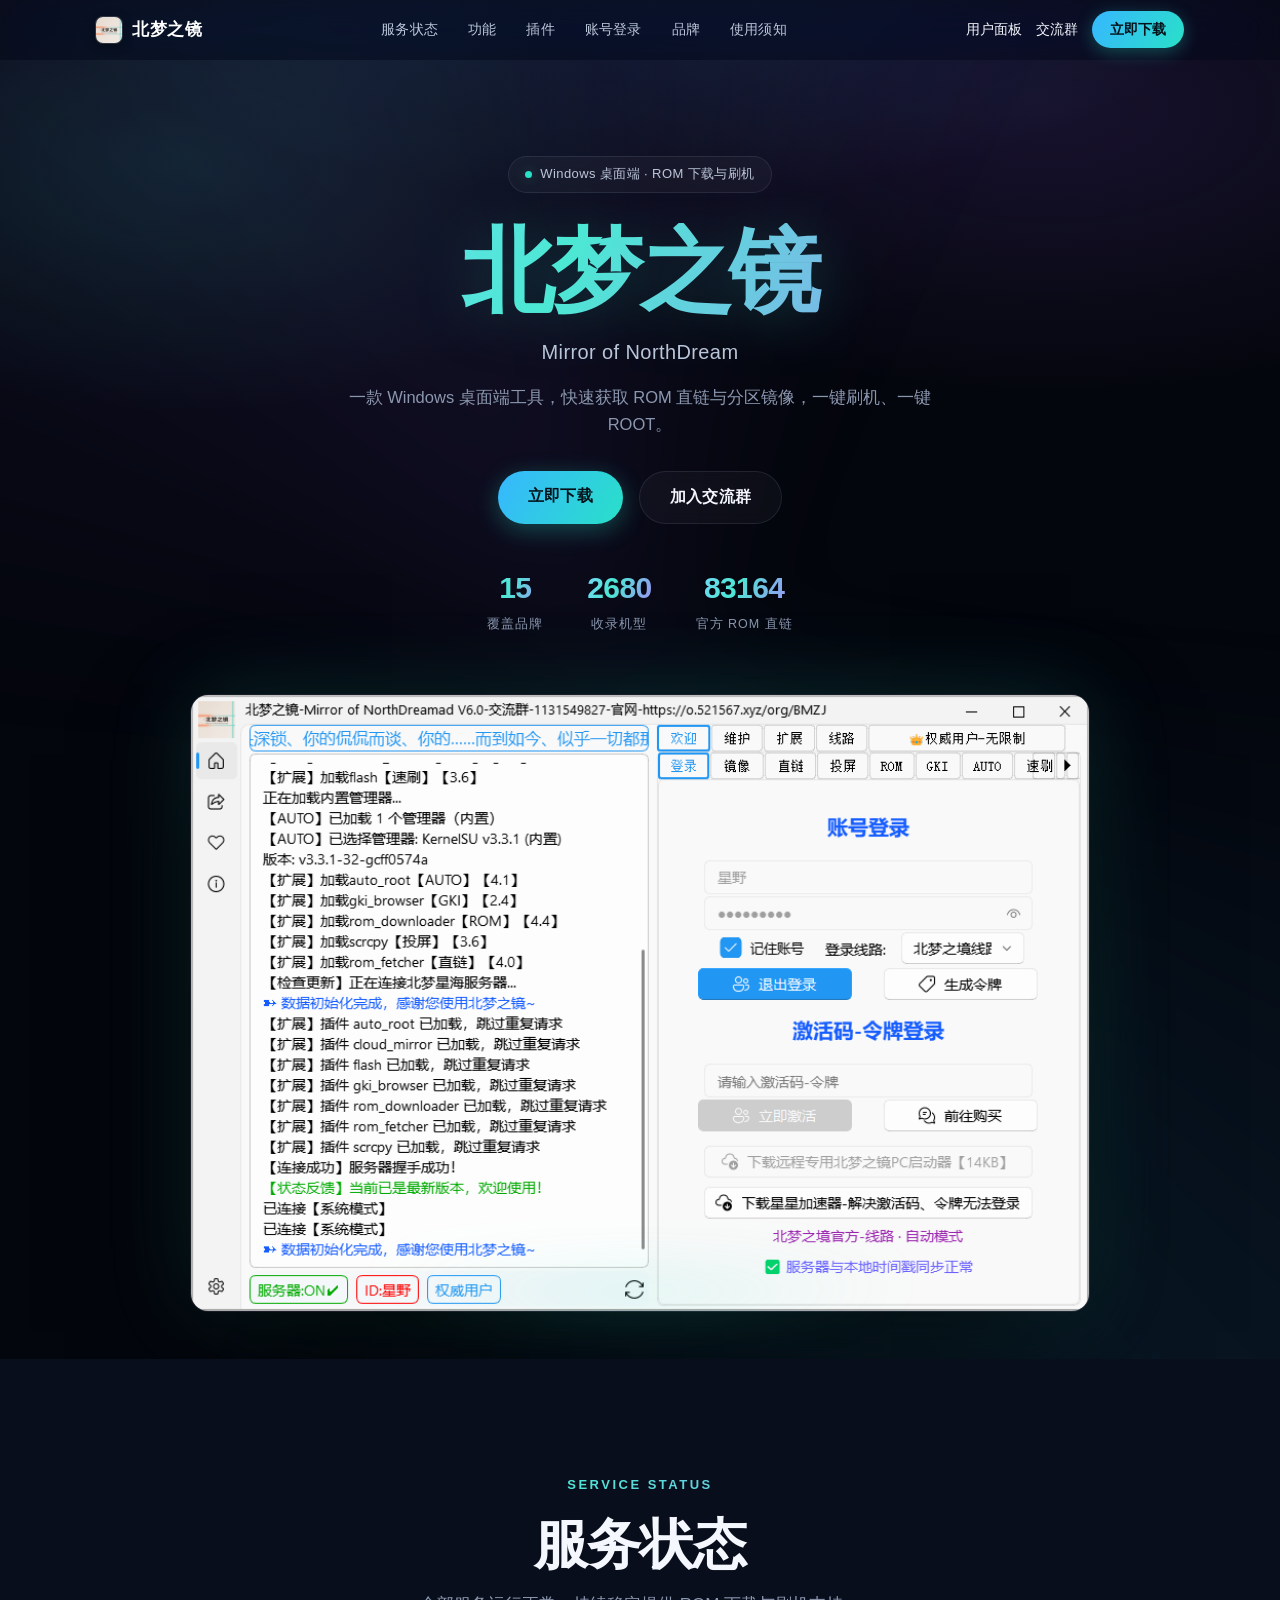
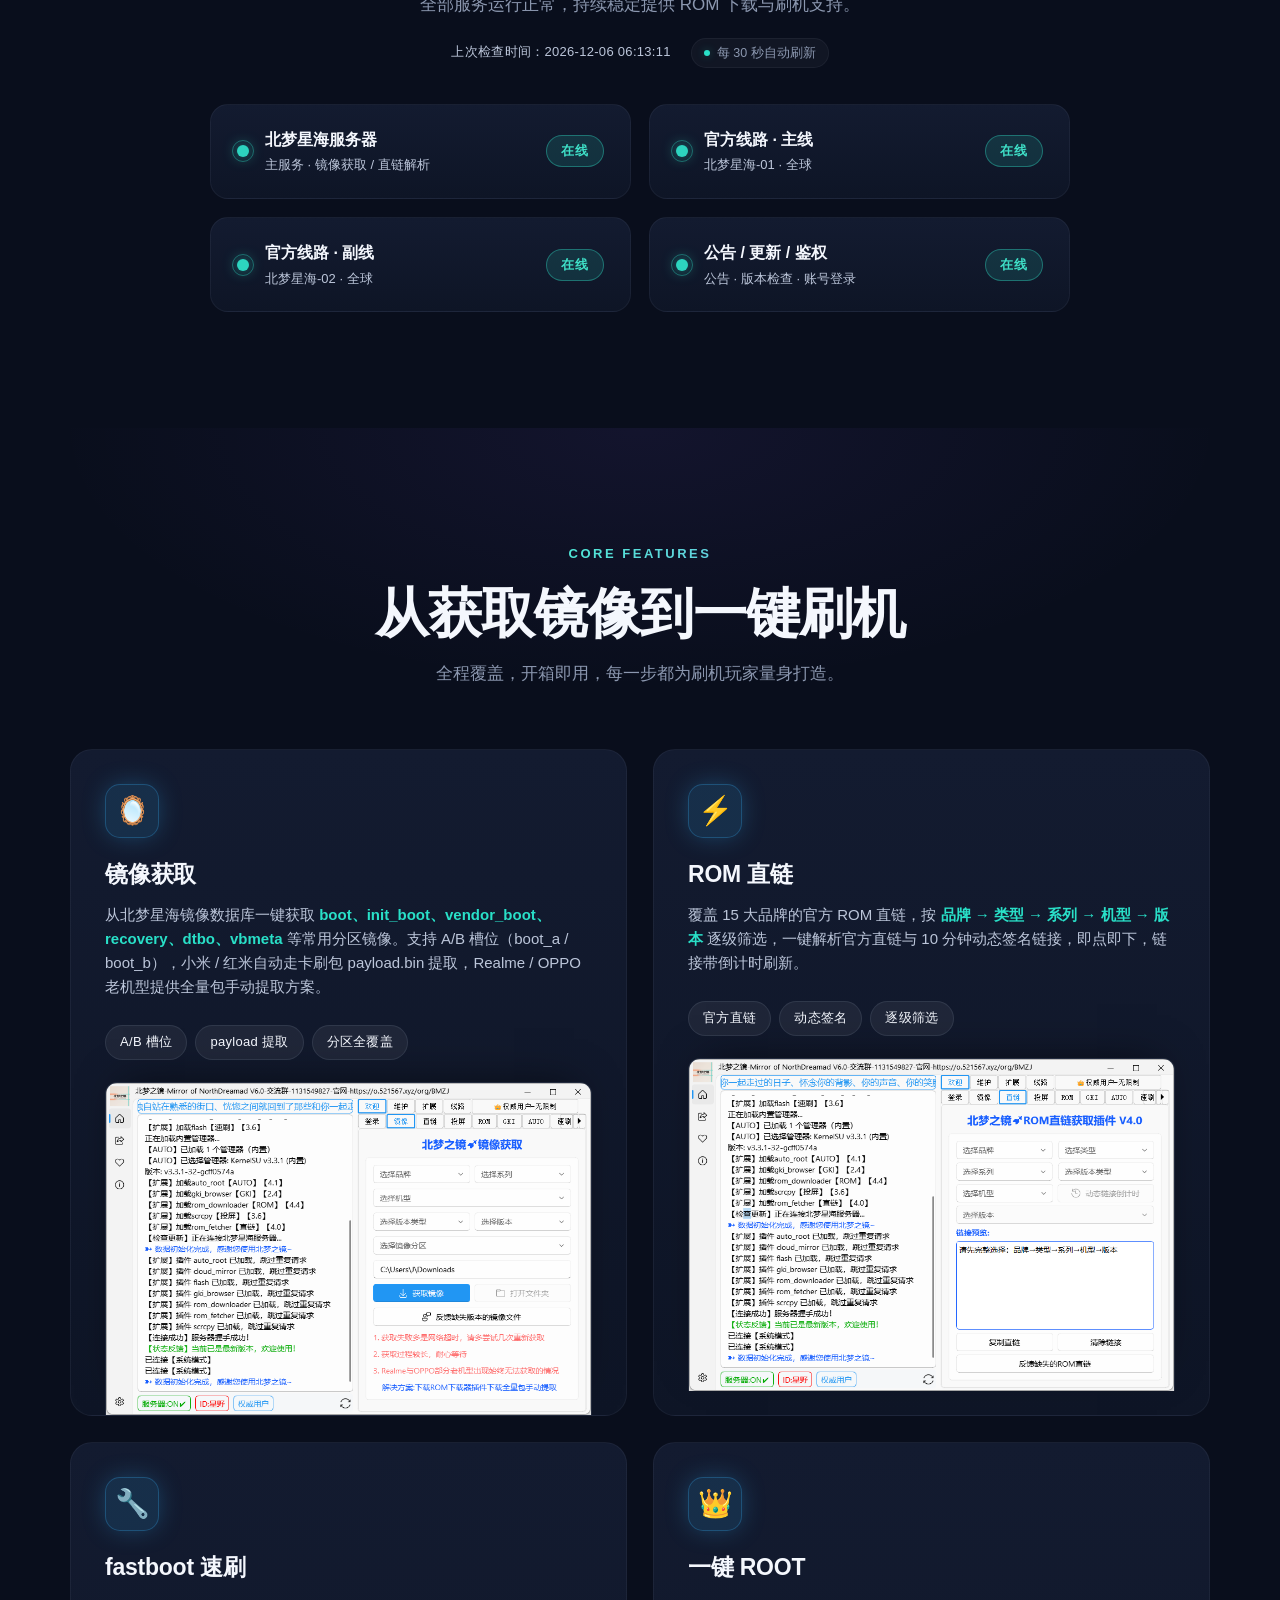
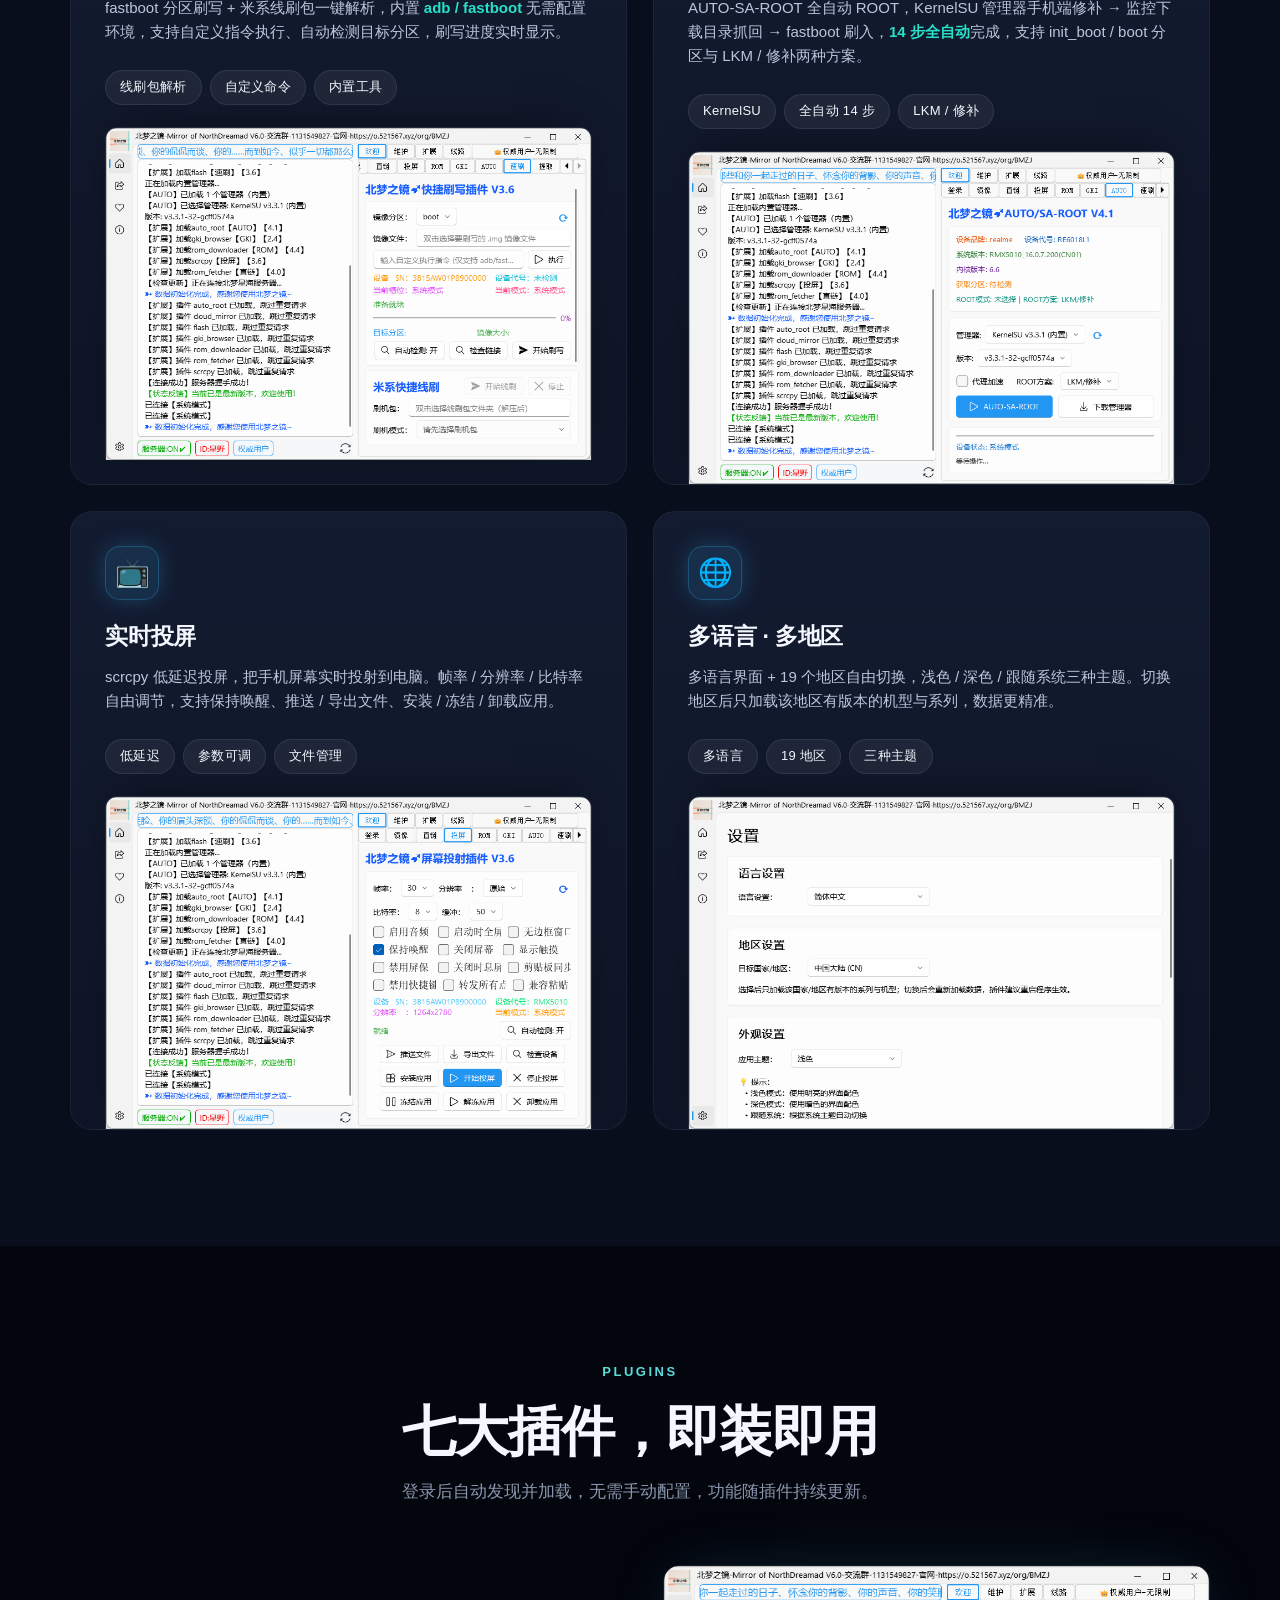
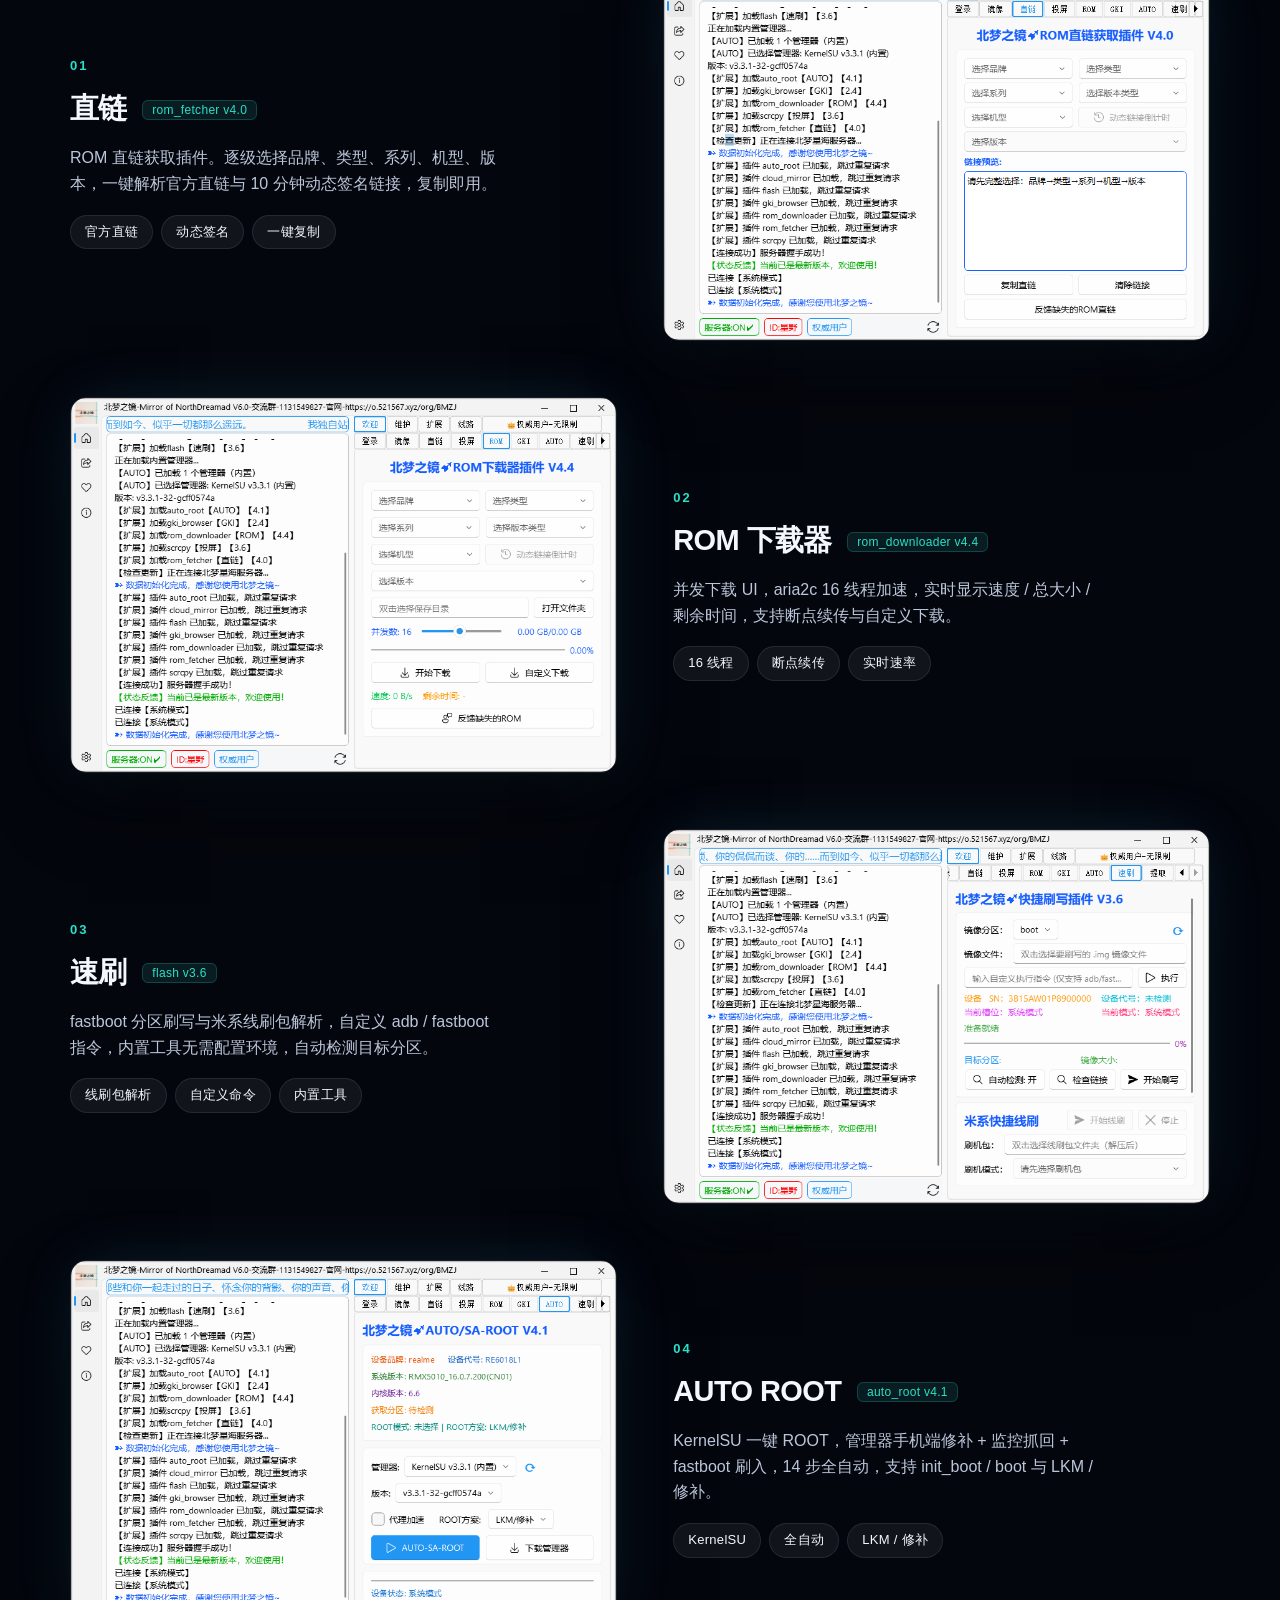
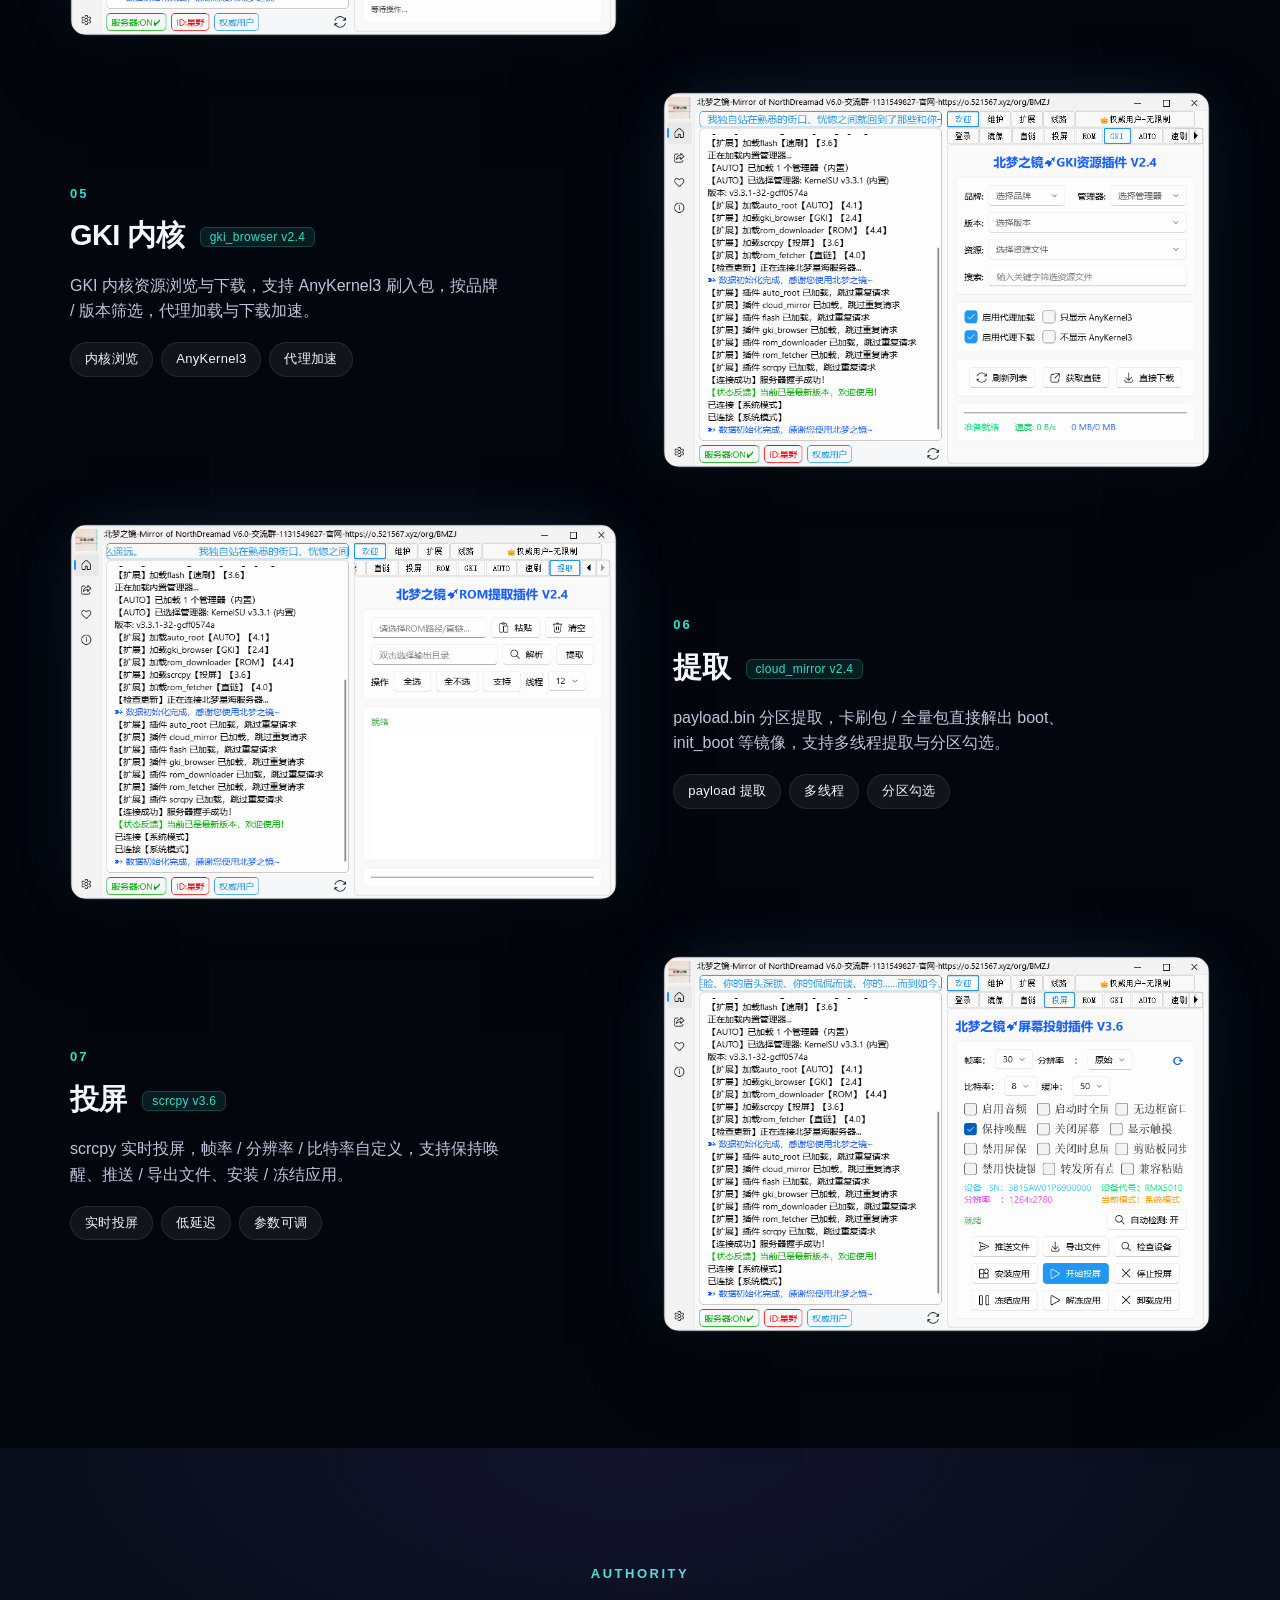
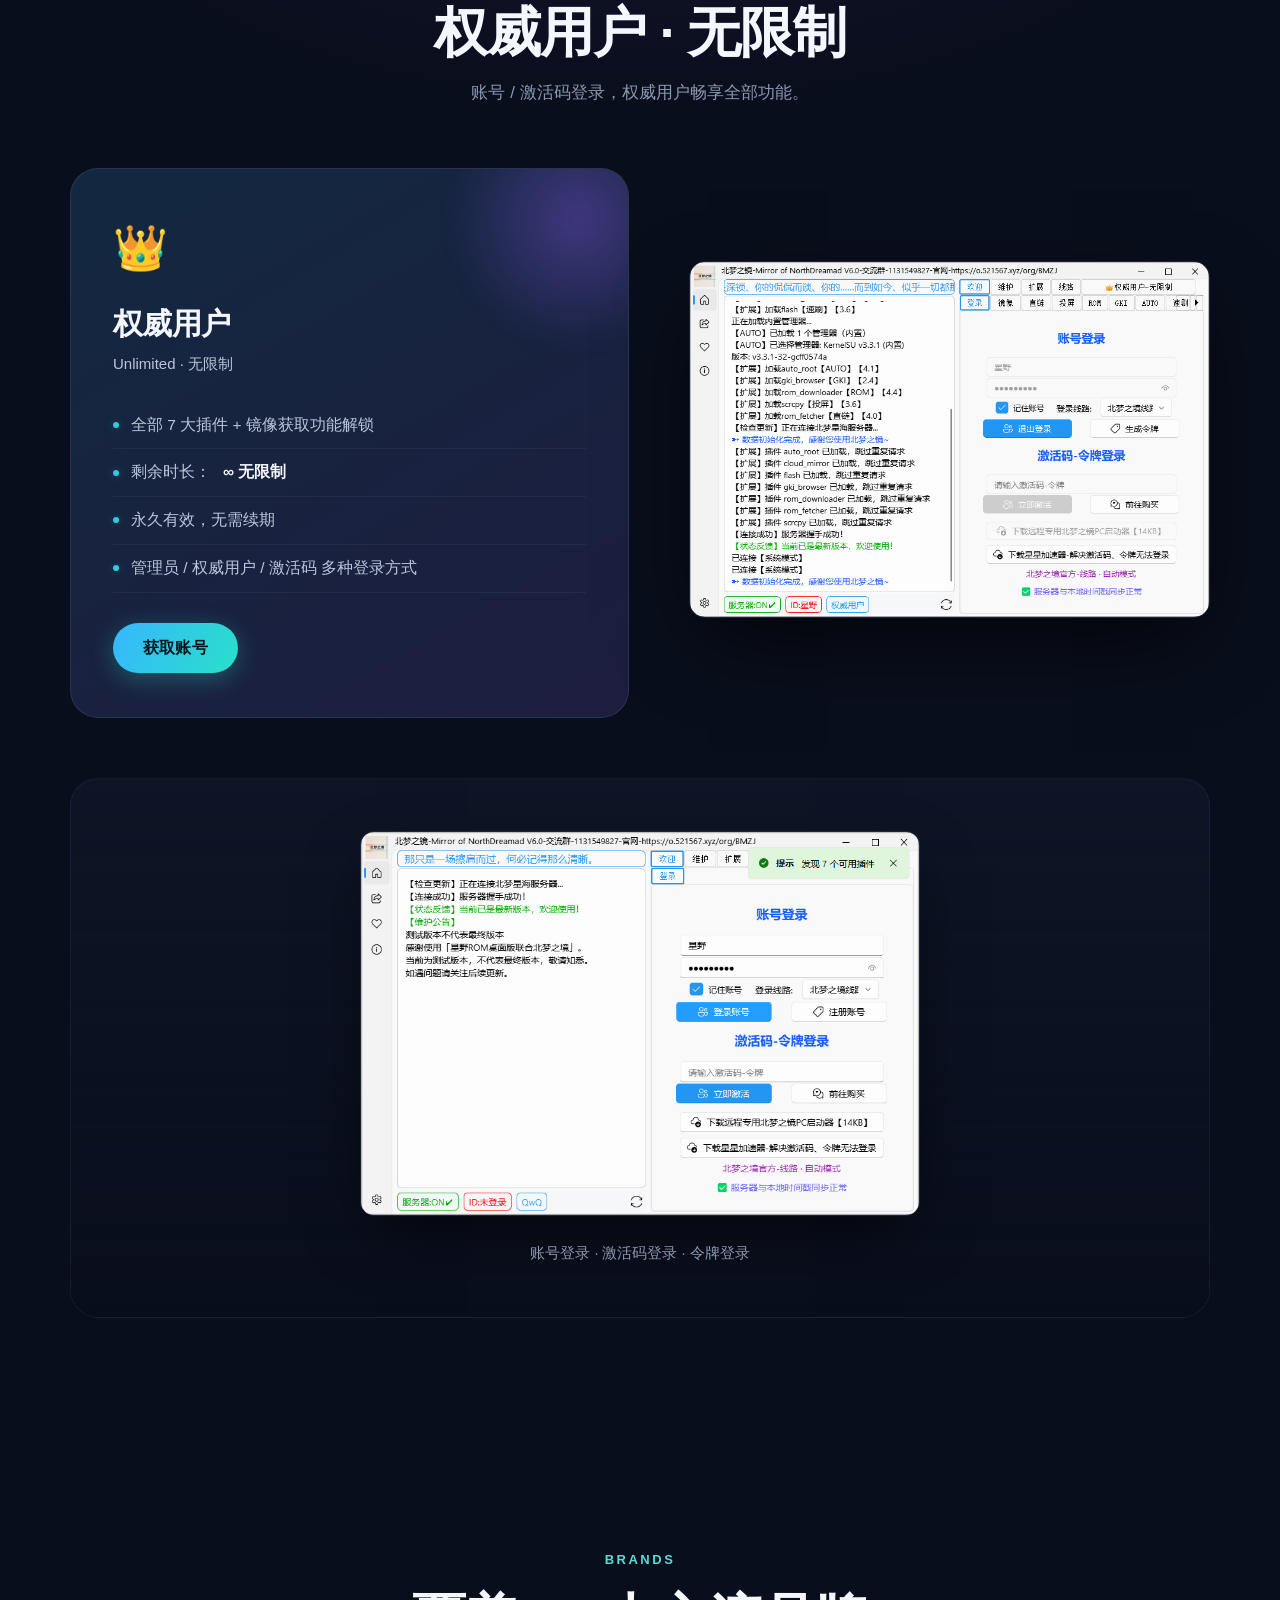
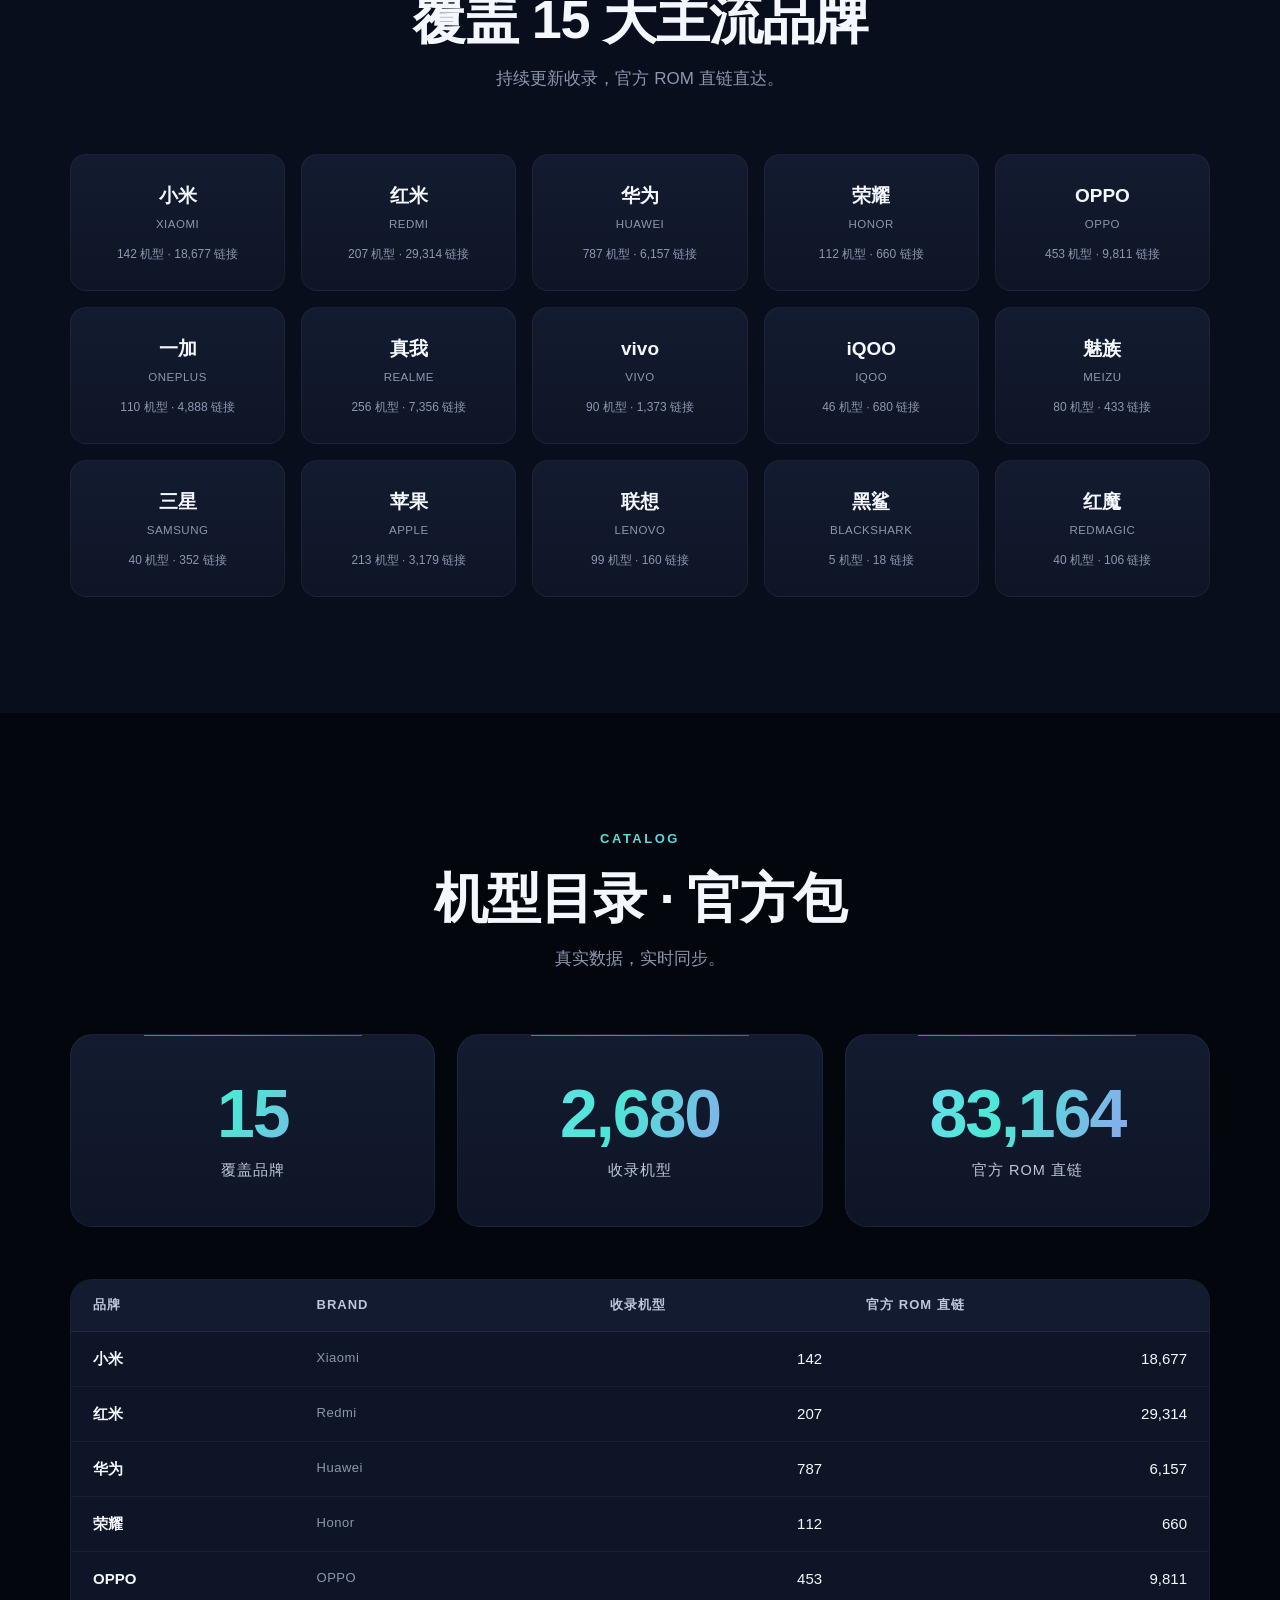
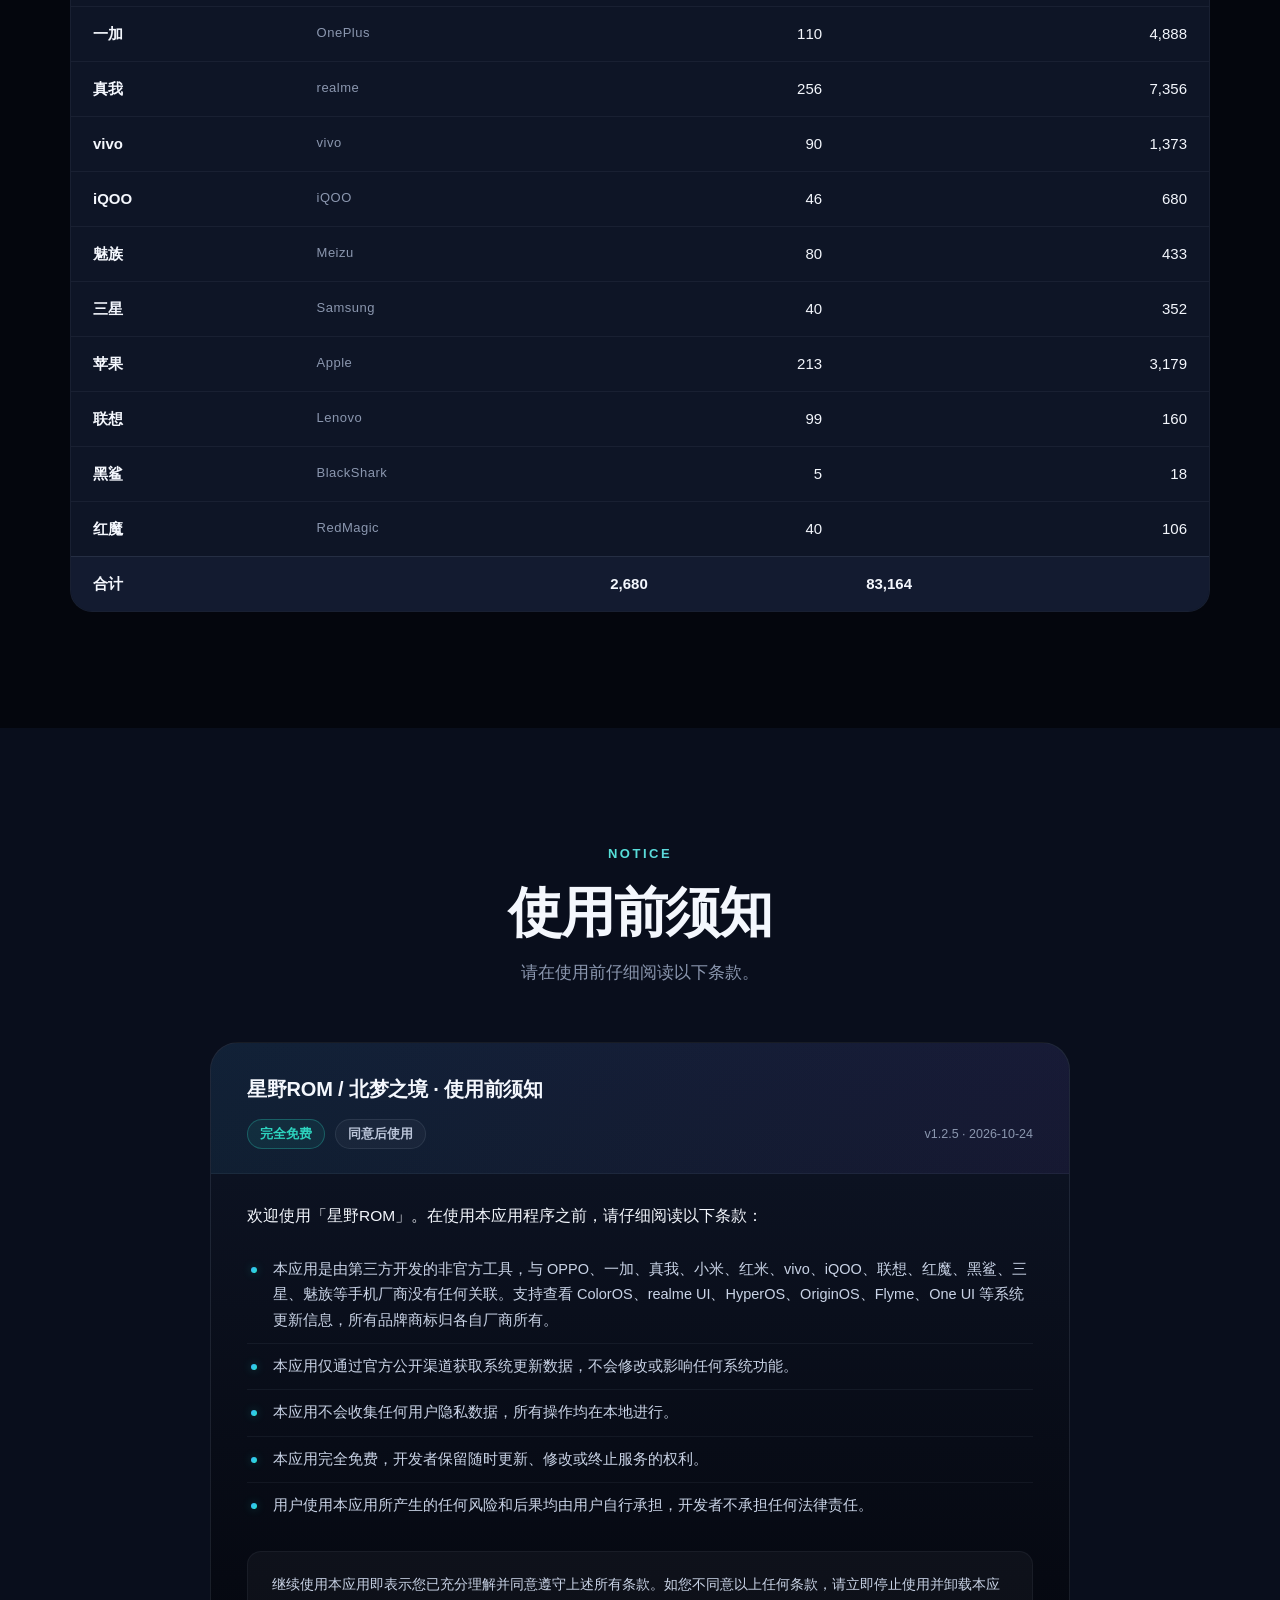
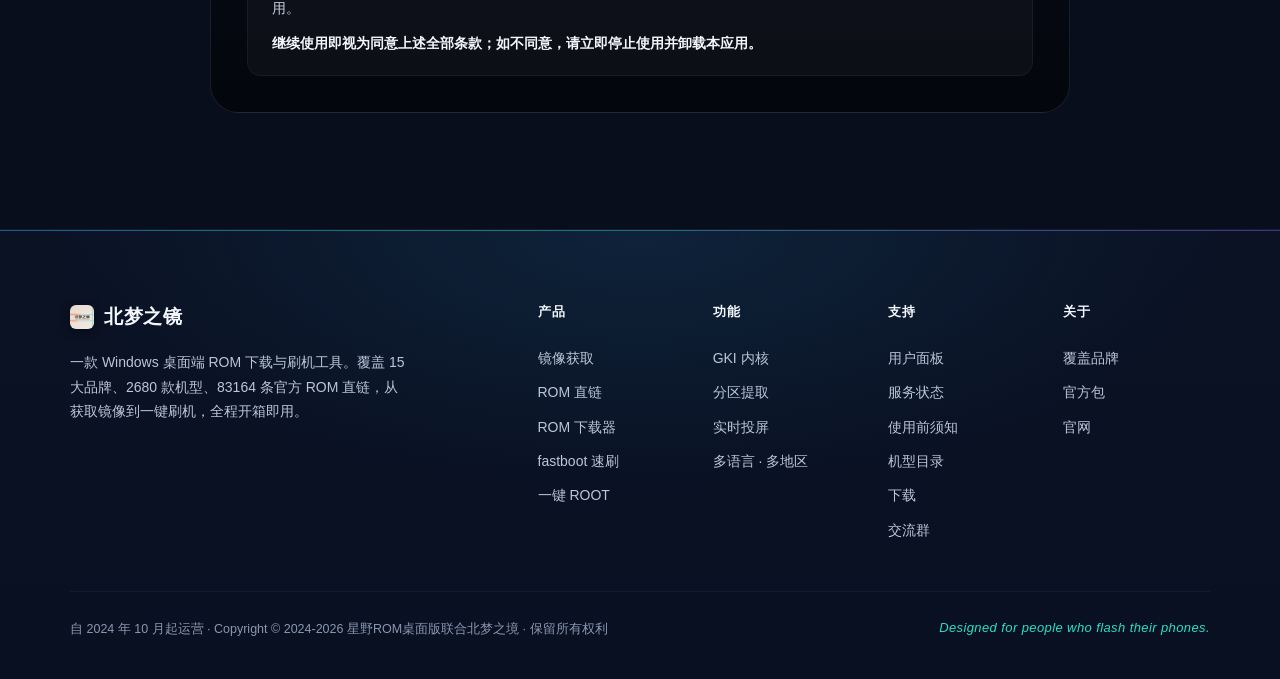
==== commit ae04efed: "Deploy BMZJ site to org/BMZJ" ====
--- a/org/BMZJ/index.html
+++ b/org/BMZJ/index.html
@@ -26,6 +26,7 @@
       <a href="#notice">使用须知</a>
     </div>
     <div class="nav-actions">
+      <a class="nav-group" href="user-panel/">用户面板</a>
       <a class="nav-group" href="https://qm.qq.com/q/4dipYvBqIw" target="_blank">交流群</a>
       <a class="nav-cta" href="https://qfile.qq.com/q/YZ2RIbnO48" target="_blank">立即下载</a>
     </div>
@@ -351,6 +352,7 @@
         </div>
         <div class="footer-col">
           <h4>支持</h4>
+          <a href="user-panel/">用户面板</a>
           <a href="#status">服务状态</a>
           <a href="#notice">使用前须知</a>
           <a href="#catalog">机型目录</a>
--- a/org/BMZJ/css/style.css
+++ b/org/BMZJ/css/style.css
@@ -416,7 +416,9 @@
   margin-top: 8px;
 }
 .plugin-text p { font-size: 16px; color: var(--ink-2); margin-top: 14px; max-width: 430px; }
-.plugin-text .points { margin-top: 18px; display: flex; flex-wrap: wrap; gap: 8px; }
+.points { display: flex; flex-wrap: wrap; gap: 8px; }
+.plugin-text .points { margin-top: 18px; }
+.feature-card .points { margin-bottom: 22px; }
 .chip {
   font-size: 13px;
   color: var(--ink-1);
@@ -940,6 +942,10 @@
 /* ============================================================
    响应式
    ============================================================ */
+
+/* 锚点跳转时标题不被固定导航栏遮挡 */
+.section { scroll-margin-top: 72px; }
+
 @media (max-width: 900px) {
   .nav-links { display: none; }
   .feature-grid { grid-template-columns: 1fr; }
@@ -954,8 +960,97 @@
   .footer-cols { grid-template-columns: repeat(2, 1fr); }
   .hero-stats { gap: 28px; }
 }
-@media (max-width: 480px) {
+
+/* ===== 手机端（安卓 / iOS 浏览器） ===== */
+@media (max-width: 640px) {
+  html { -webkit-text-size-adjust: 100%; }
+
+  /* 导航：只留 logo + 立即下载，隐藏次要链接防溢出 */
+  .nav { height: 56px; }
+  .nav-inner { padding: 0 16px; }
+  .nav-logo { font-size: 15px; gap: 8px; }
+  .logo-icon { width: 24px; height: 24px; border-radius: 6px; }
+  .nav-actions { gap: 10px; }
+  .nav-actions .nav-group { display: none; }
+  .nav-cta { font-size: 12.5px; padding: 7px 15px; white-space: nowrap; }
+
+  /* Hero */
+  .hero { padding: calc(var(--nav-h) + 56px) 16px 28px; }
+  .hero-badge { font-size: 12px; padding: 6px 14px; }
+  .hero-title { font-size: 44px; }
+  .hero-sub { font-size: 16px; margin-top: 12px; }
+  .hero-desc { font-size: 14.5px; margin-top: 12px; }
+  .hero-actions { gap: 12px; }
+  .hero-actions .btn { padding: 11px 22px; font-size: 14px; }
+  .hero-stats { gap: 20px; margin-top: 30px; }
+  .hero-stat .n { font-size: 24px; }
+  .hero-stat .l { font-size: 11px; }
+  .hero-shot { margin-top: 40px; }
+
+  /* section */
+  .section { padding: 72px 16px; scroll-margin-top: 60px; }
+  .section-title { font-size: 30px; }
+  .section-sub { font-size: 15px; margin-top: 12px; }
+
+  /* 功能卡片 */
+  .feature-grid { gap: 18px; margin-top: 40px; }
+  .feature-card { padding: 24px 22px 0; border-radius: 18px; }
+  .feature-icon { width: 46px; height: 46px; font-size: 24px; border-radius: 13px; }
+  .feature-card h3 { font-size: 20px; margin: 14px 0 8px; }
+  .feature-card p { font-size: 14px; margin-bottom: 18px; }
+  .feature-card .points { margin-bottom: 18px; }
+
+  /* 插件 */
+  .plugin-list { gap: 40px; margin-top: 44px; }
+  .plugin-row { gap: 20px; }
+  .plugin-text h3 { font-size: 22px; }
+  .plugin-text p { font-size: 14.5px; }
+  .plugin-num { font-size: 12px; }
+
+  /* chip / tag */
+  .chip { font-size: 12px; padding: 5px 11px; }
+  .tag { font-size: 11px; padding: 2px 7px; margin-left: 6px; }
+
+  /* 状态卡片 */
+  .status-grid { gap: 14px; margin-top: 28px; }
+  .status-card { padding: 18px 18px; }
+  .status-name { font-size: 15px; }
+
+  /* 权威用户 */
+  .vip-wrap { gap: 24px; margin-top: 40px; }
+  .vip-card { padding: 28px 24px; border-radius: 20px; }
+  .vip-card h3 { font-size: 24px; }
+  .login-strip { padding: 36px 16px; margin-top: 36px; }
+
+  /* 品牌 */
+  .brand-grid { gap: 12px; margin-top: 40px; }
+  .brand-item { padding: 20px 12px; }
+
+  /* 统计 */
+  .stats-grid { gap: 14px; margin-top: 40px; }
+  .stat-card { padding: 32px 16px; }
+
+  /* 表格 */
+  .catalog-table-wrap { margin-top: 36px; }
+  .catalog-table th, .catalog-table td { padding: 12px 14px; font-size: 13.5px; }
+
+  /* 使用须知 */
+  .notice-head { padding: 22px 22px 18px; }
+  .notice-body { padding: 22px 22px 26px; }
+  .notice-title { font-size: 17px; }
+
+  /* 页脚 */
+  .footer { padding: 48px 20px 32px; }
+  .footer-cols { grid-template-columns: repeat(2, 1fr); gap: 22px; }
+  .footer-bottom { flex-direction: column; align-items: flex-start; gap: 10px; }
+
+  /* 回到顶部 */
+  .back-top { right: 14px; bottom: 14px; width: 42px; height: 42px; font-size: 18px; }
+}
+
+@media (max-width: 400px) {
+  .hero-title { font-size: 36px; }
   .brand-grid { grid-template-columns: repeat(2, 1fr); }
   .footer-cols { grid-template-columns: 1fr; }
-  .hero-title { font-size: 48px; }
-}
+  .catalog-table th, .catalog-table td { padding: 10px 8px; font-size: 12px; }
+}
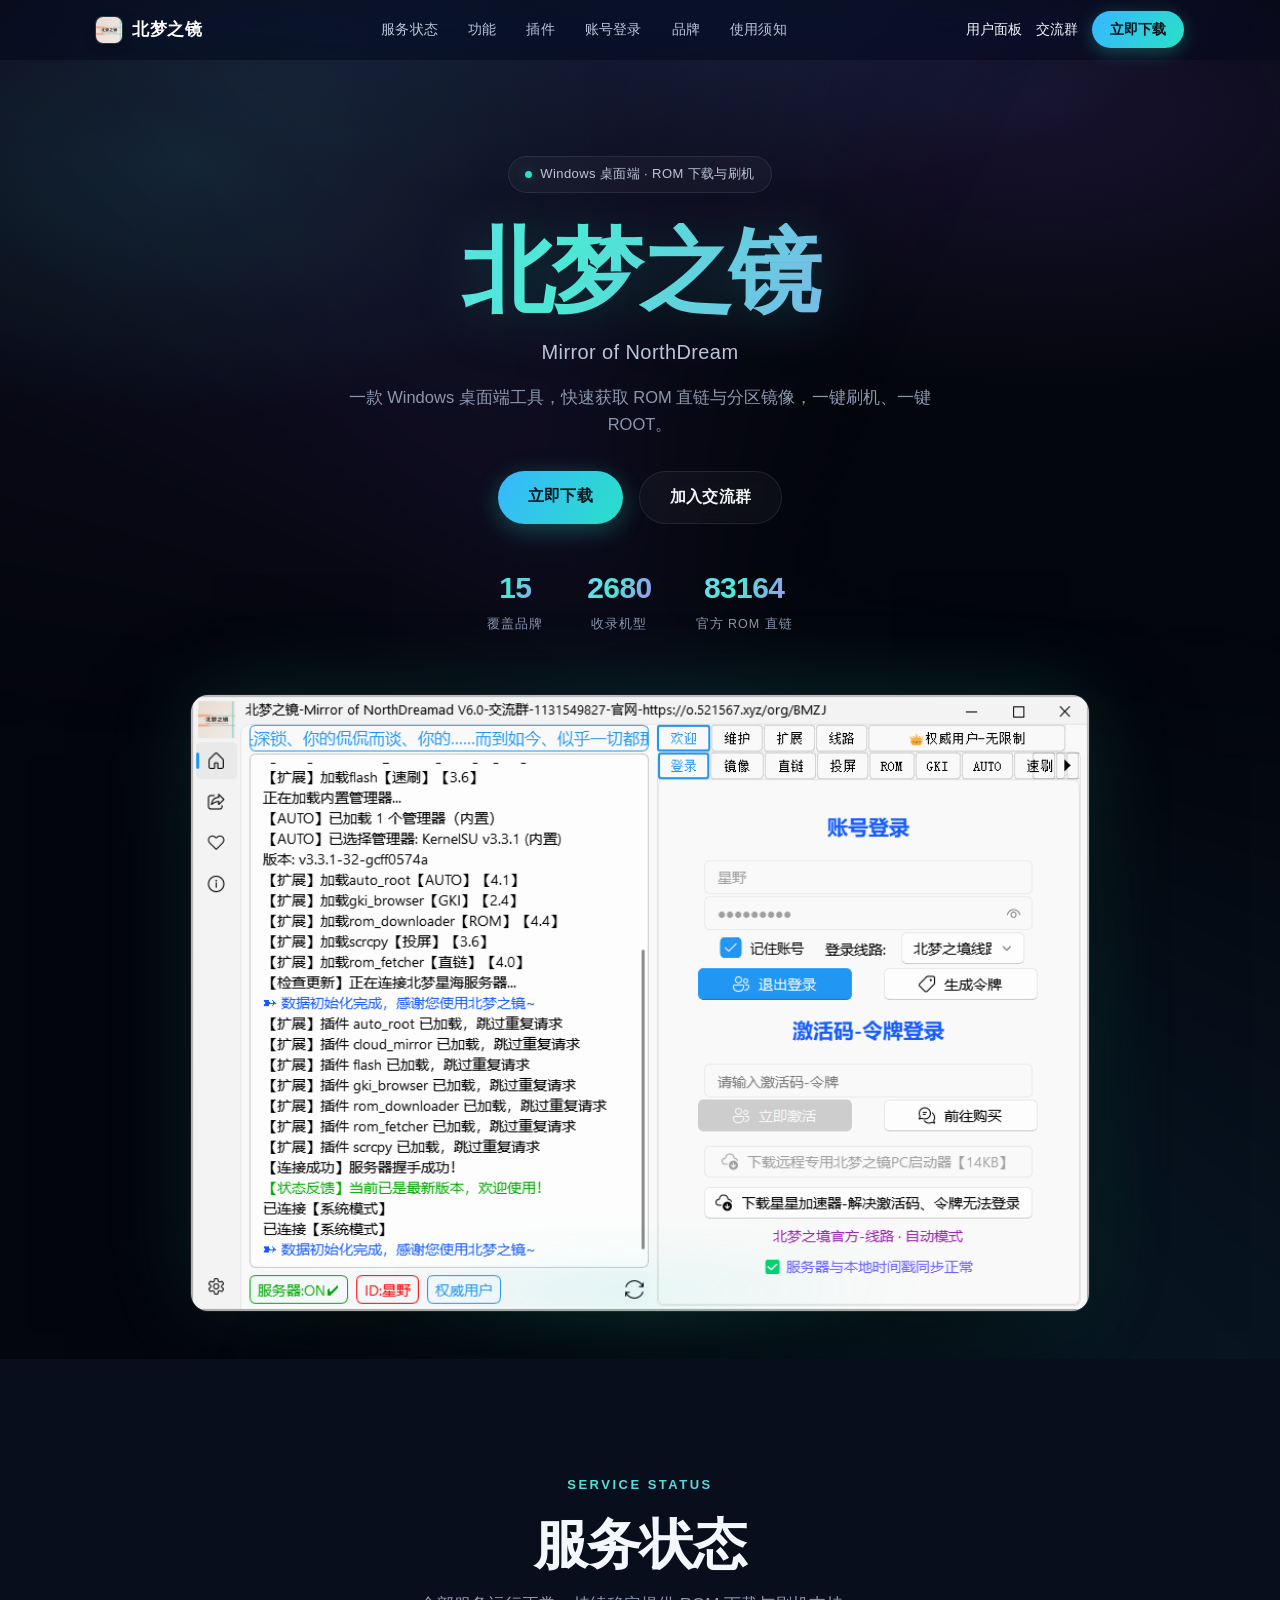
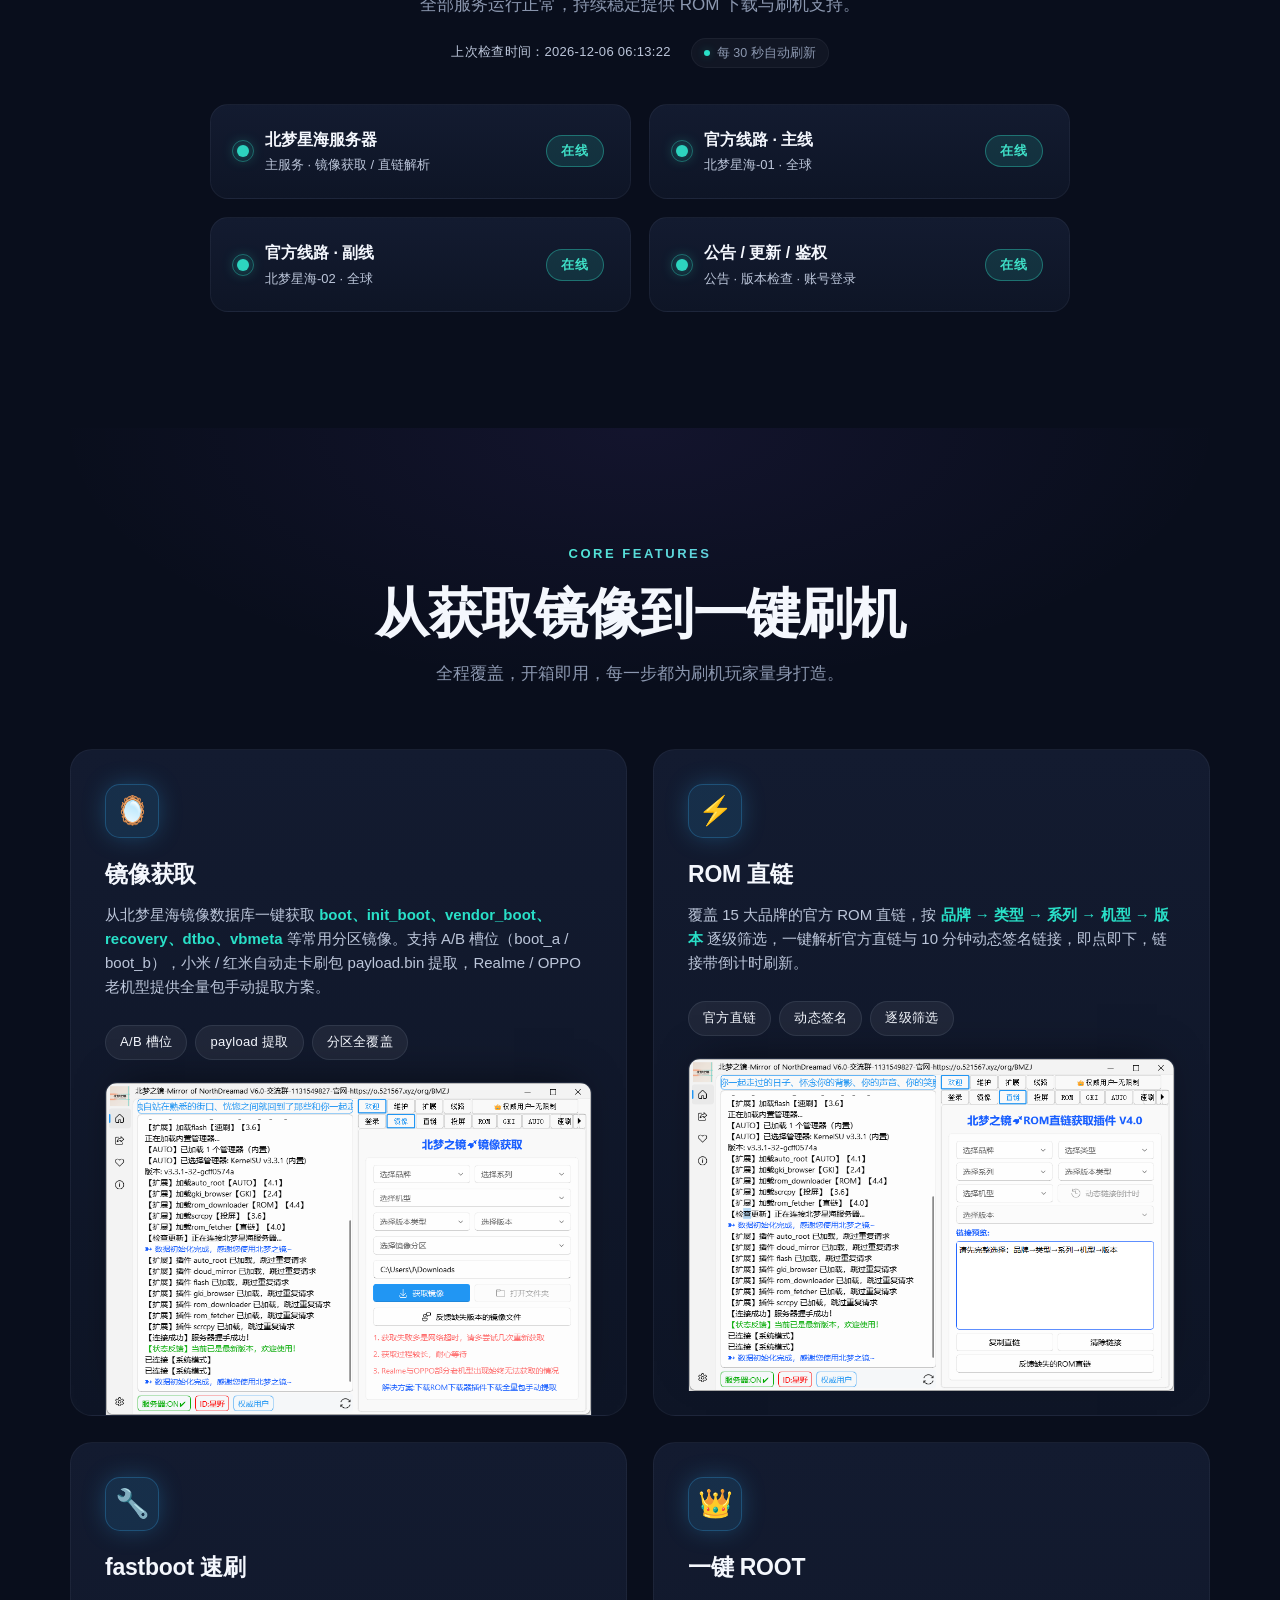
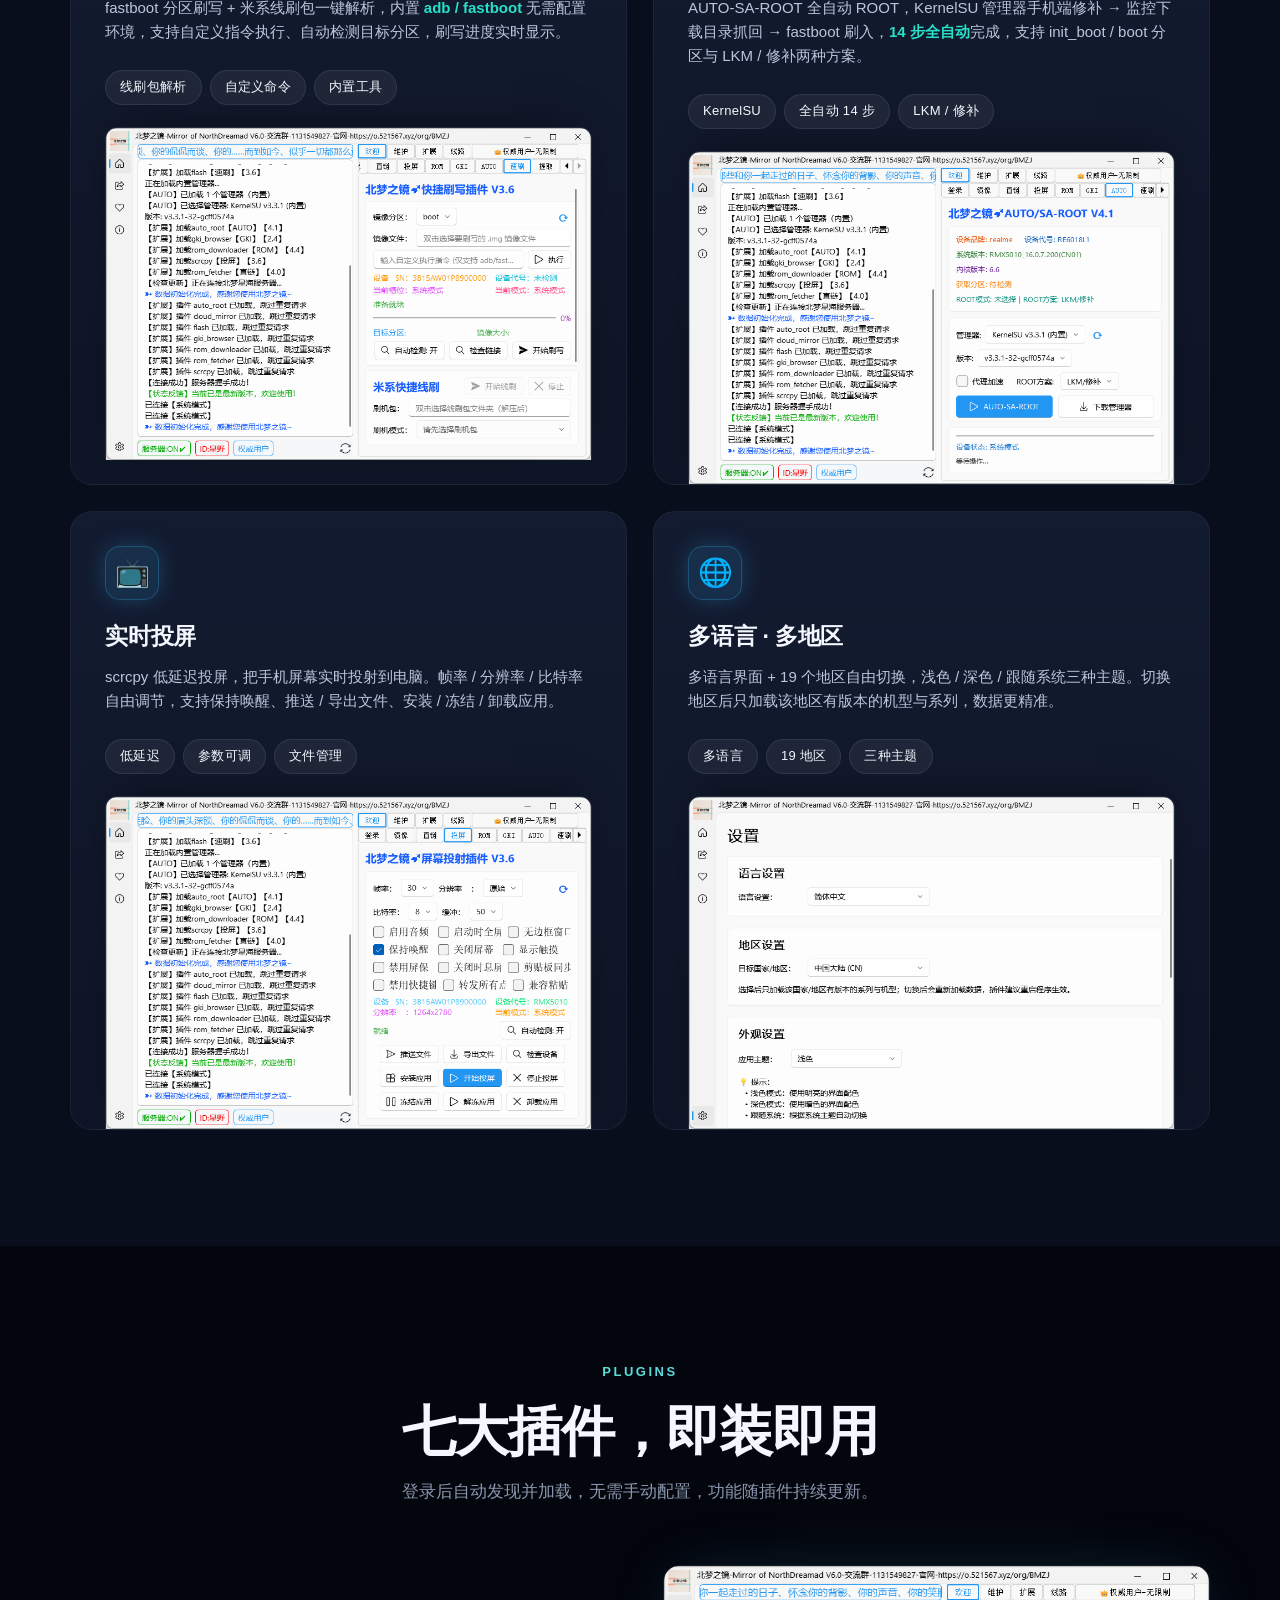
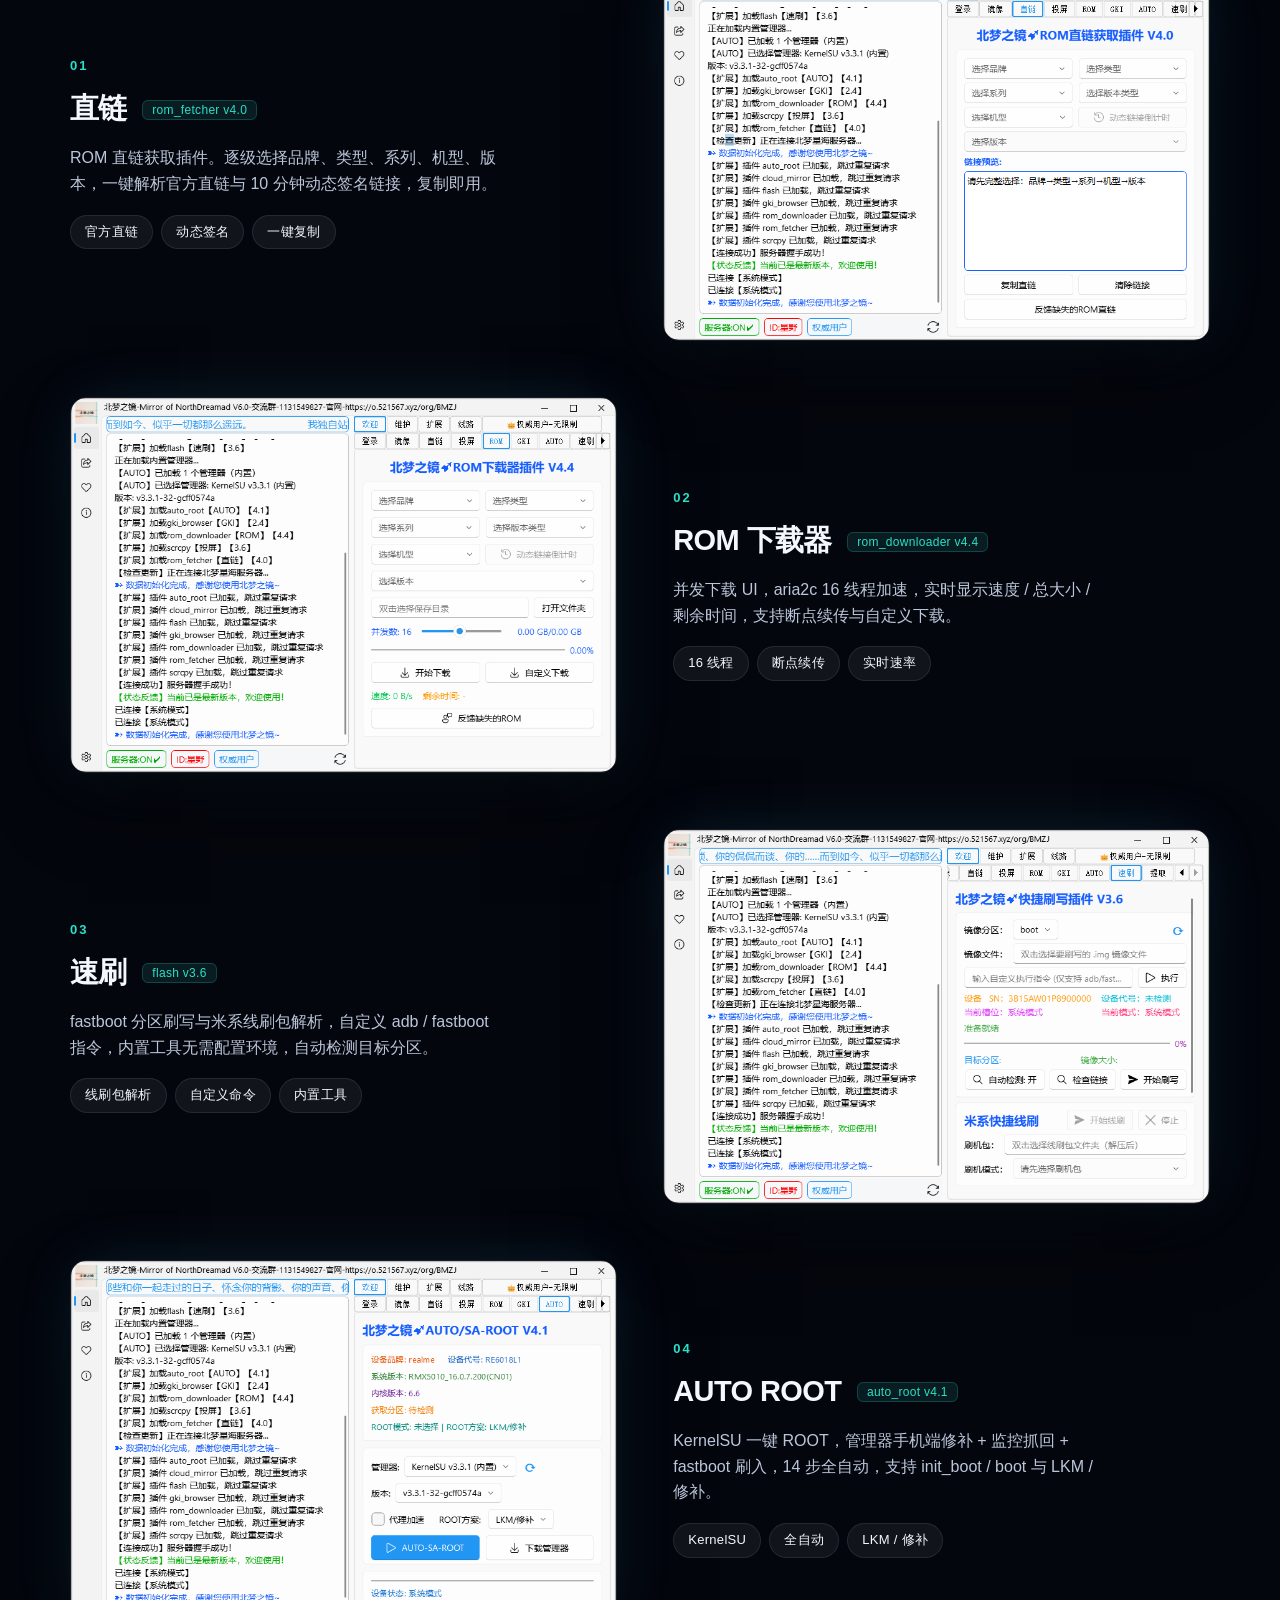
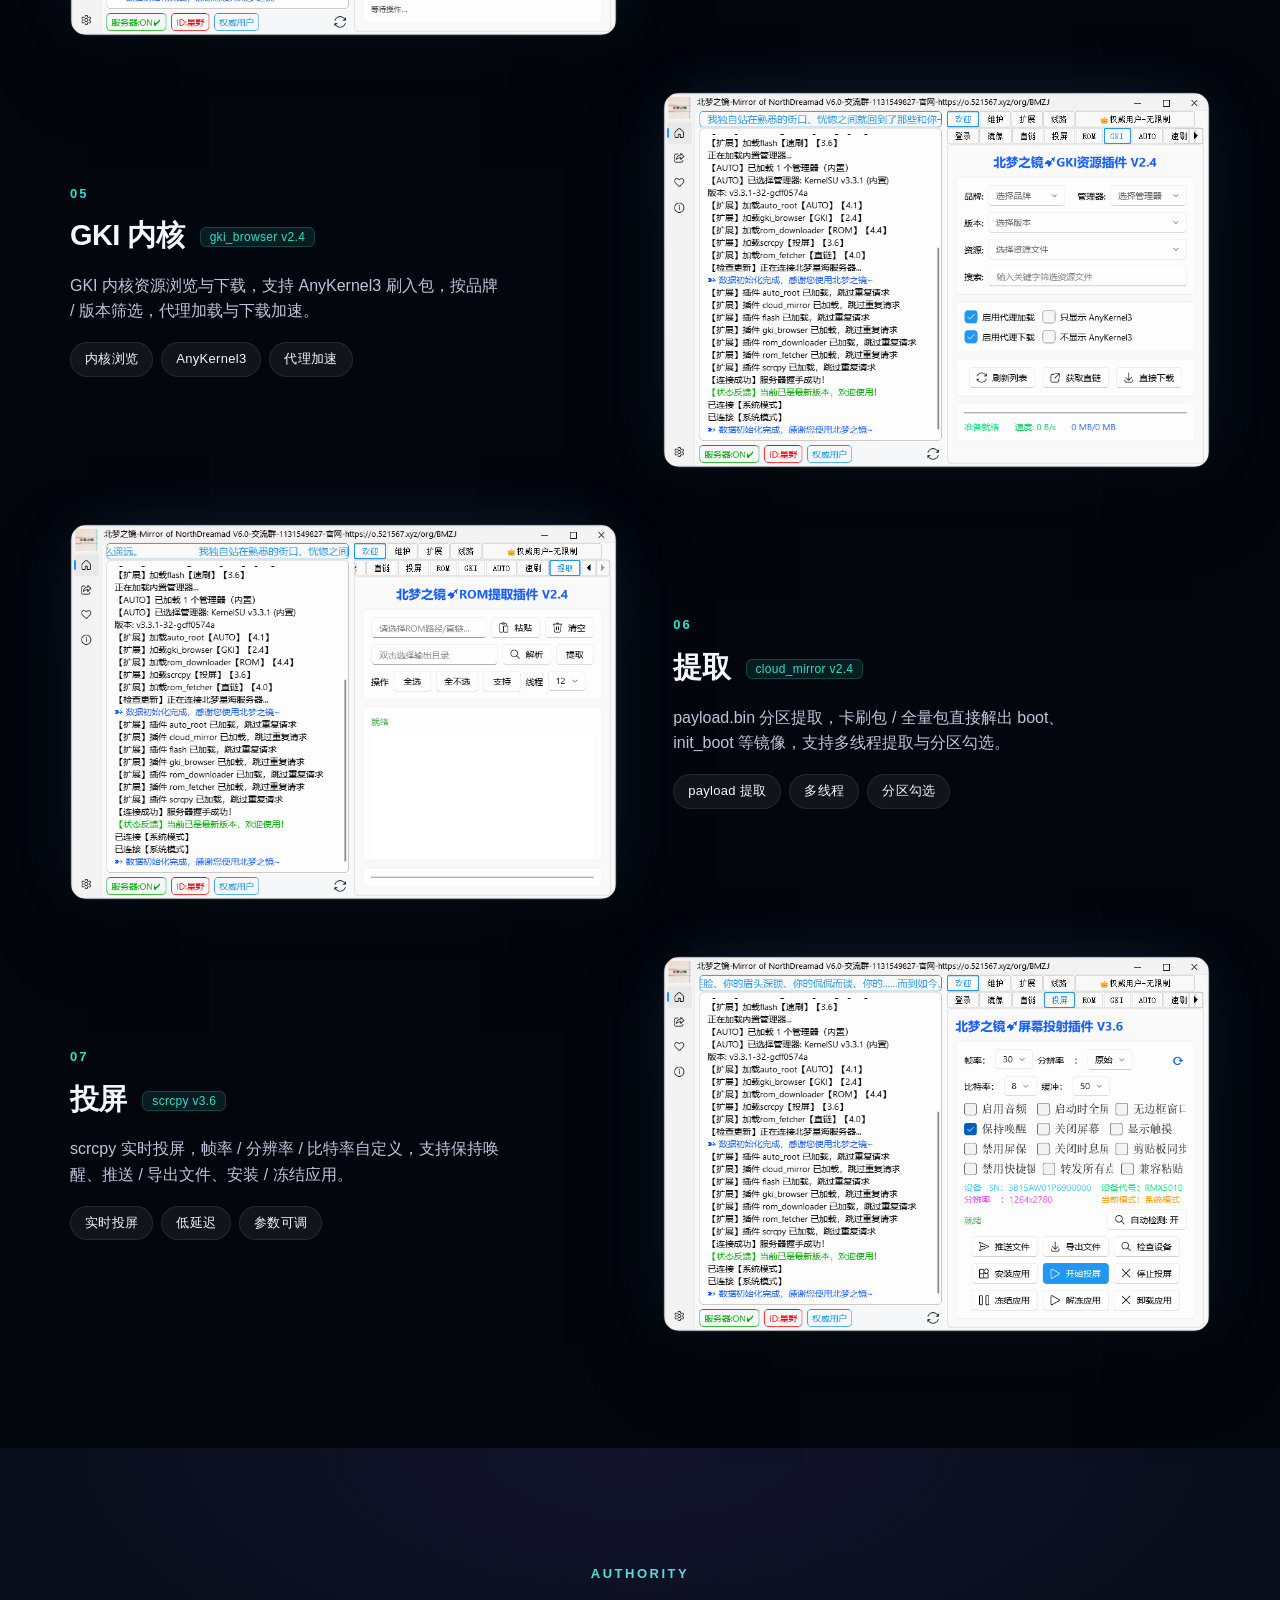
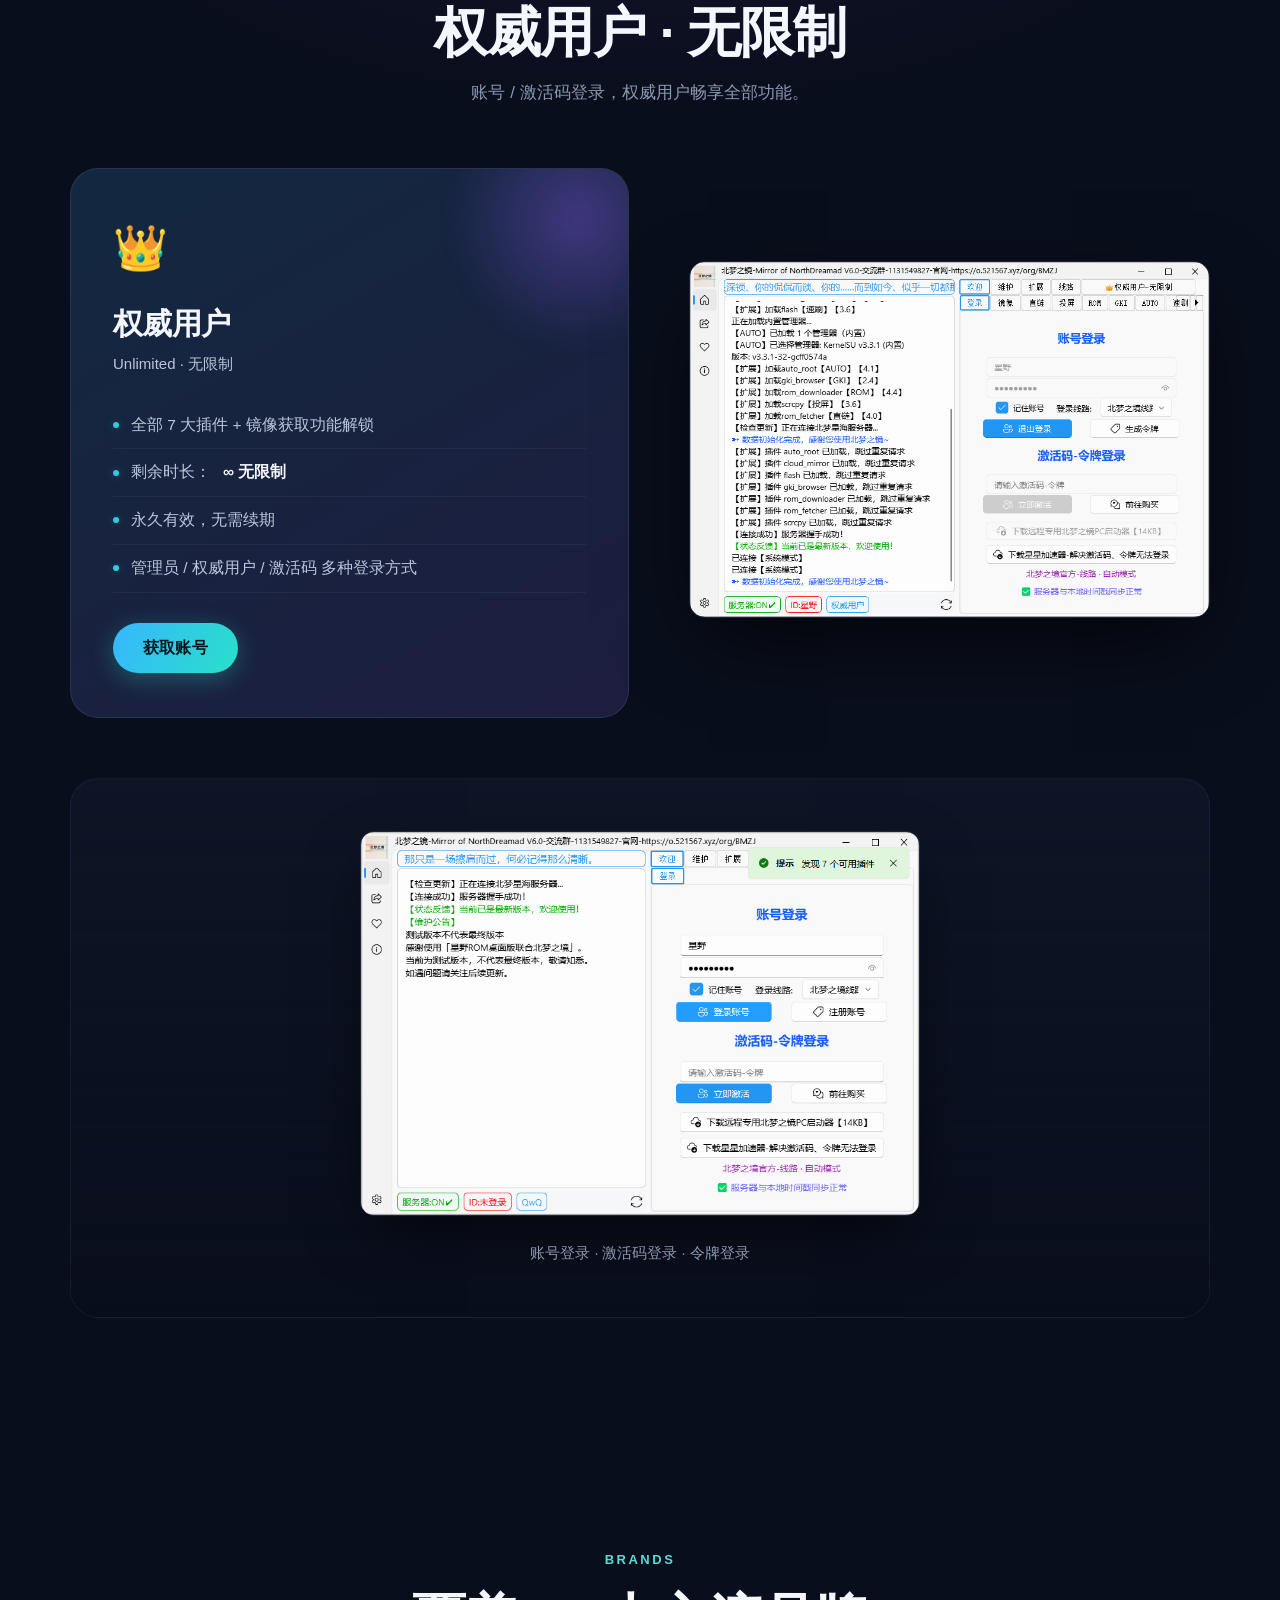
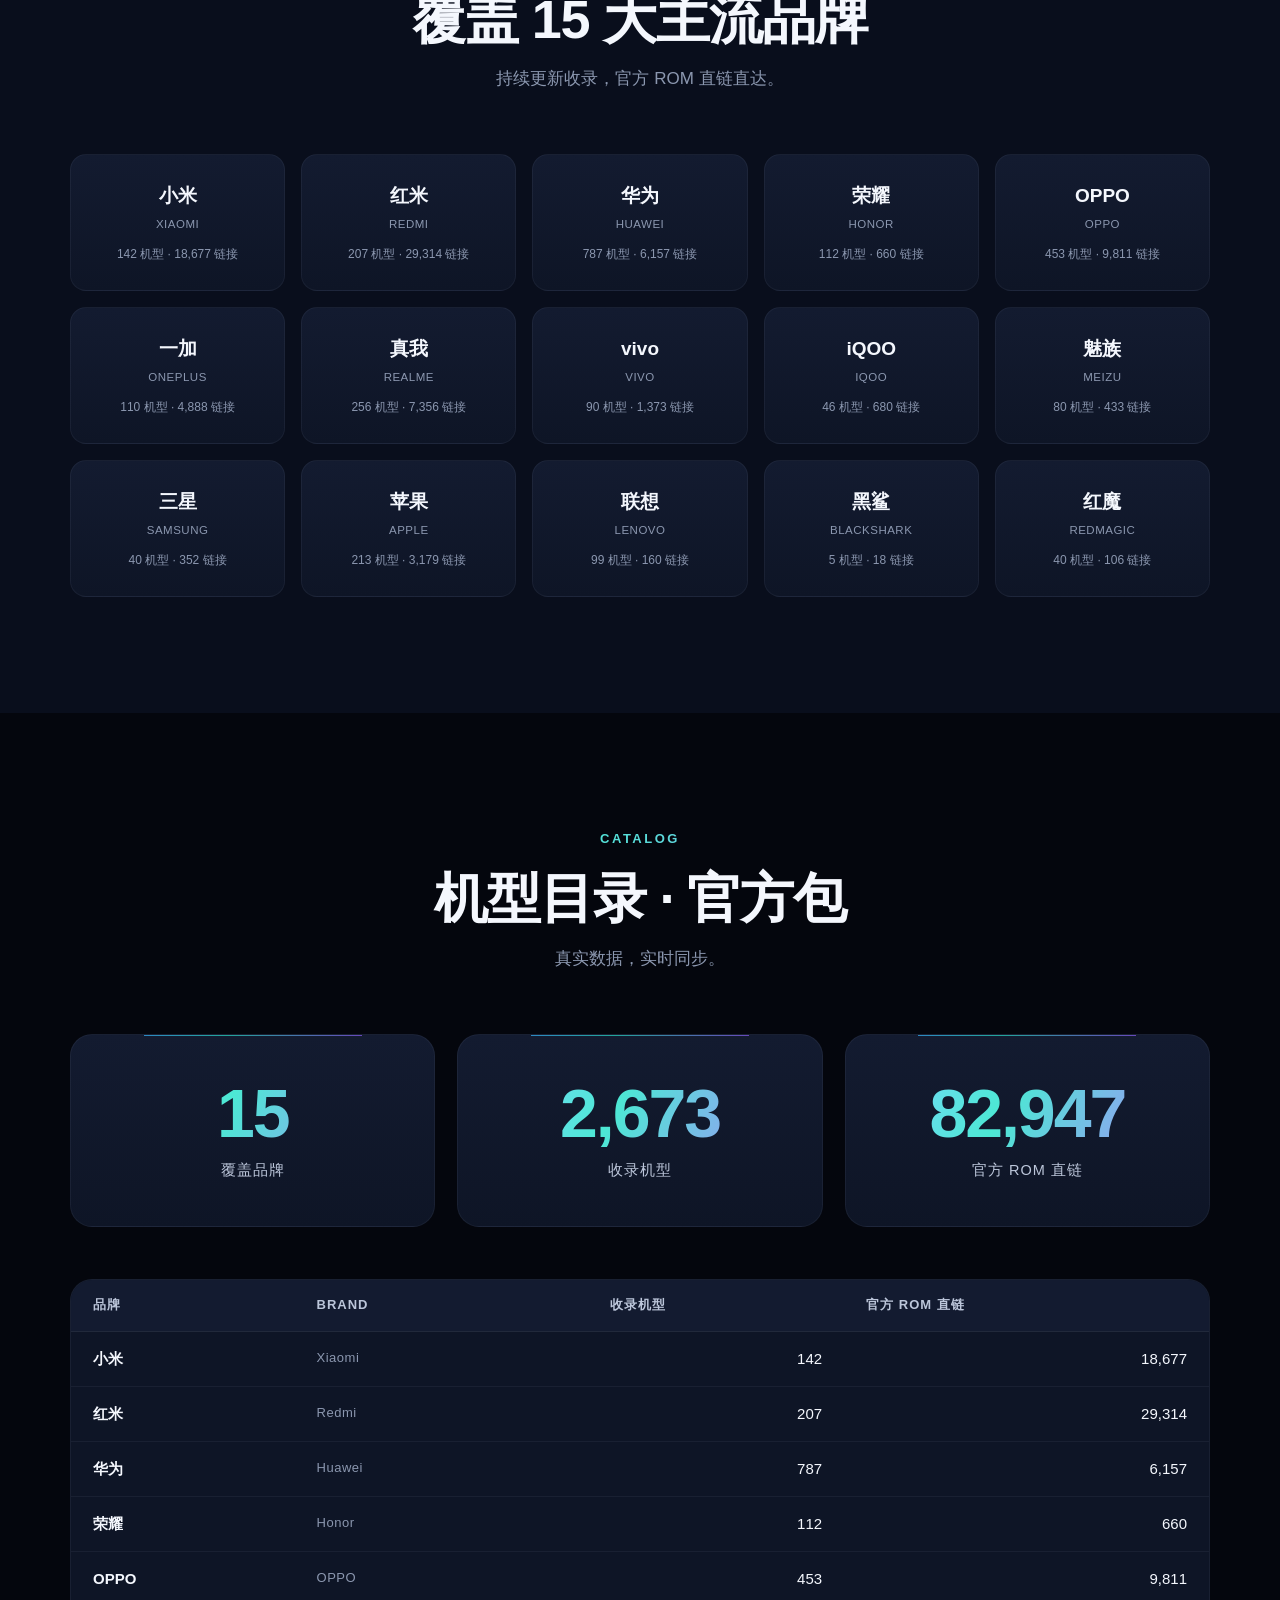
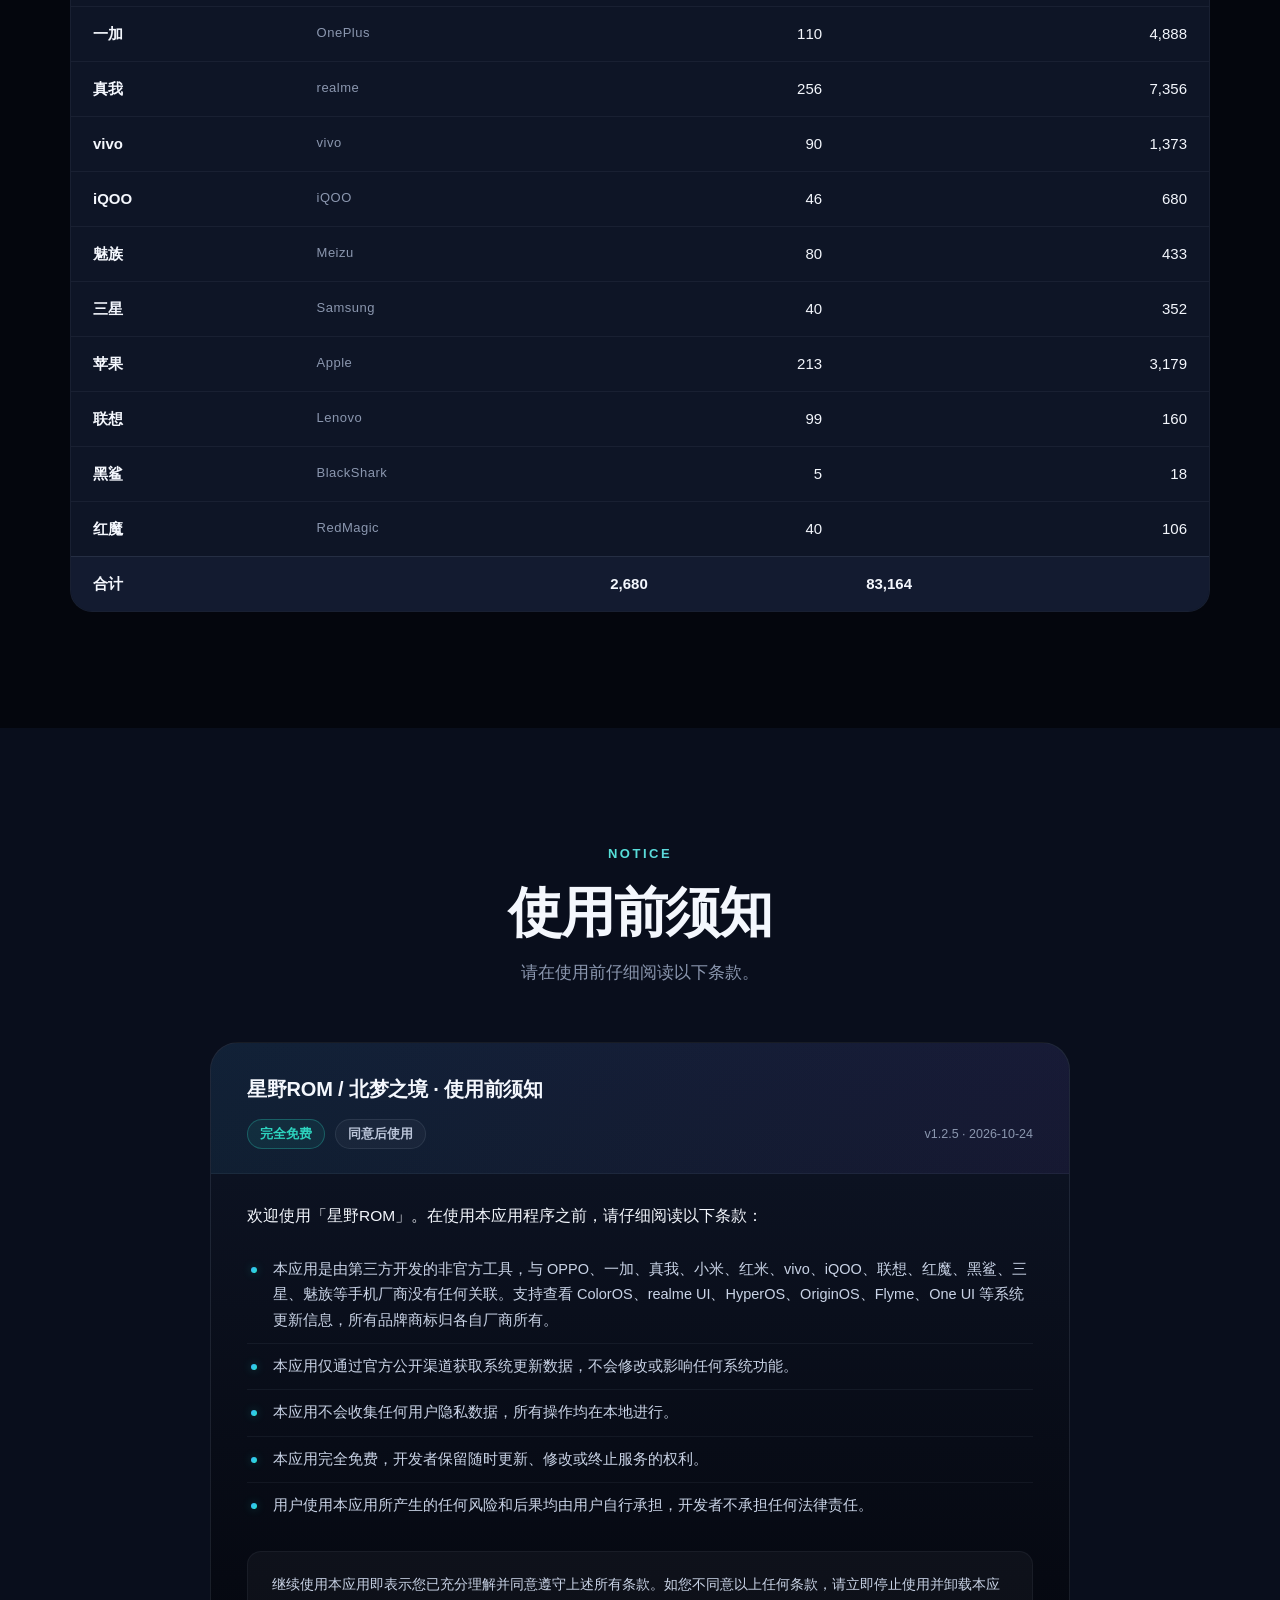
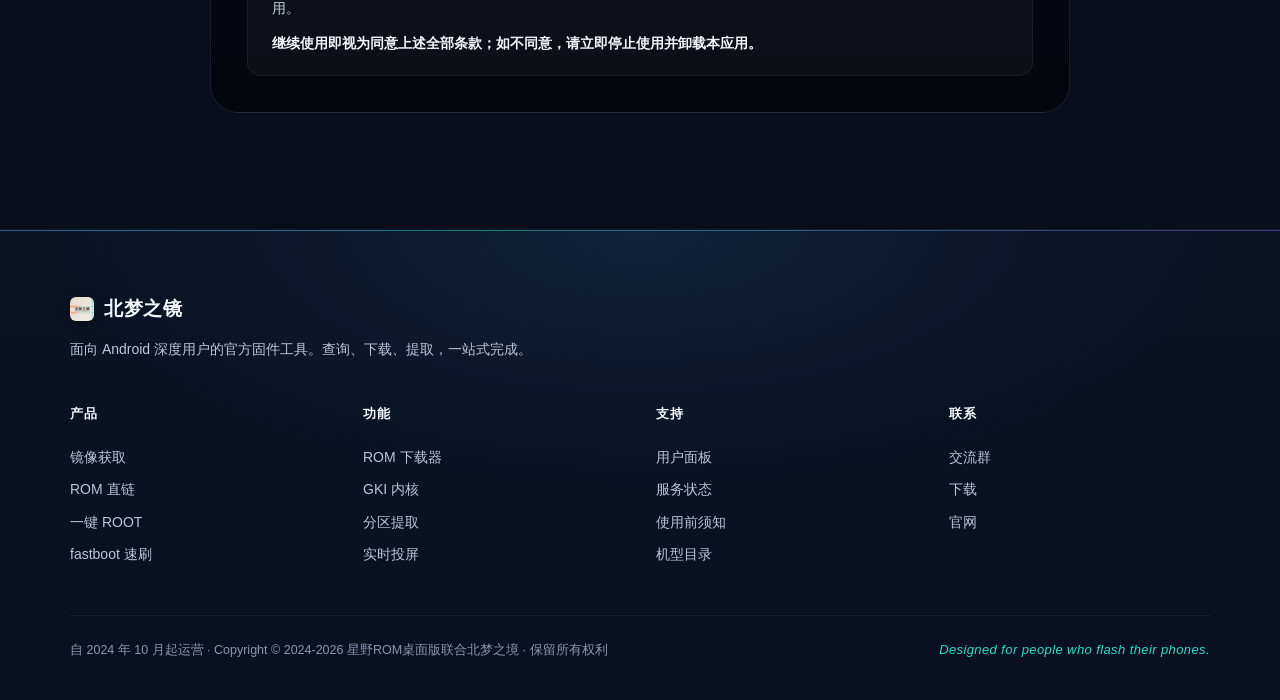
==== commit 8982e150: "Redeploy BMZJ site (v2) to org/BMZJ" ====
--- a/org/BMZJ/index.html
+++ b/org/BMZJ/index.html
@@ -329,42 +329,37 @@
 <!-- Footer -->
 <footer class="footer">
   <div class="footer-inner">
-    <div class="footer-top">
-      <div class="footer-brand">
-        <div class="footer-logo"><img class="footer-logo-icon" src="img/logo.png" alt="北梦之镜">北梦之镜</div>
-        <p class="footer-desc">一款 Windows 桌面端 ROM 下载与刷机工具。覆盖 15 大品牌、2680 款机型、83164 条官方 ROM 直链，从获取镜像到一键刷机，全程开箱即用。</p>
-      </div>
-      <div class="footer-cols">
-        <div class="footer-col">
-          <h4>产品</h4>
-          <a href="#features">镜像获取</a>
-          <a href="#features">ROM 直链</a>
-          <a href="#plugins">ROM 下载器</a>
-          <a href="#plugins">fastboot 速刷</a>
-          <a href="#plugins">一键 ROOT</a>
-        </div>
-        <div class="footer-col">
-          <h4>功能</h4>
-          <a href="#plugins">GKI 内核</a>
-          <a href="#plugins">分区提取</a>
-          <a href="#plugins">实时投屏</a>
-          <a href="#features">多语言 · 多地区</a>
-        </div>
-        <div class="footer-col">
-          <h4>支持</h4>
-          <a href="user-panel/">用户面板</a>
-          <a href="#status">服务状态</a>
-          <a href="#notice">使用前须知</a>
-          <a href="#catalog">机型目录</a>
-          <a href="https://qfile.qq.com/q/YZ2RIbnO48" target="_blank">下载</a>
-          <a href="https://qm.qq.com/q/4dipYvBqIw" target="_blank">交流群</a>
-        </div>
-        <div class="footer-col">
-          <h4>关于</h4>
-          <a href="#brands">覆盖品牌</a>
-          <a href="#catalog">官方包</a>
-          <a href="https://o.521567.xyz/org/BMZJ" target="_blank">官网</a>
-        </div>
+    <div class="footer-brand">
+      <div class="footer-logo"><img class="footer-logo-icon" src="img/logo.png" alt="北梦之镜">北梦之镜</div>
+      <p class="footer-desc">面向 Android 深度用户的官方固件工具。查询、下载、提取，一站式完成。</p>
+    </div>
+    <div class="footer-cols">
+      <div class="footer-col">
+        <h4>产品</h4>
+        <a href="#features">镜像获取</a>
+        <a href="#features">ROM 直链</a>
+        <a href="#plugins">一键 ROOT</a>
+        <a href="#plugins">fastboot 速刷</a>
+      </div>
+      <div class="footer-col">
+        <h4>功能</h4>
+        <a href="#plugins">ROM 下载器</a>
+        <a href="#plugins">GKI 内核</a>
+        <a href="#plugins">分区提取</a>
+        <a href="#plugins">实时投屏</a>
+      </div>
+      <div class="footer-col">
+        <h4>支持</h4>
+        <a href="user-panel/">用户面板</a>
+        <a href="#status">服务状态</a>
+        <a href="#notice">使用前须知</a>
+        <a href="#catalog">机型目录</a>
+      </div>
+      <div class="footer-col">
+        <h4>联系</h4>
+        <a href="https://qm.qq.com/q/4dipYvBqIw" target="_blank">交流群</a>
+        <a href="https://qfile.qq.com/q/YZ2RIbnO48" target="_blank">下载</a>
+        <a href="https://o.521567.xyz/org/BMZJ" target="_blank">官网</a>
       </div>
     </div>
     <div class="footer-divider"></div>
--- a/org/BMZJ/css/style.css
+++ b/org/BMZJ/css/style.css
@@ -806,7 +806,7 @@
     radial-gradient(900px 400px at 50% 0%, rgba(55, 183, 255, 0.10), transparent 65%),
     linear-gradient(180deg, #0a1224 0%, #081022 100%);
   border-top: 1px solid var(--line-soft);
-  padding: 72px 24px 40px;
+  padding: 64px 24px 40px;
 }
 .footer::before {
   content: "";
@@ -816,12 +816,9 @@
   opacity: 0.45;
 }
 .footer-inner { max-width: var(--max-w); margin: 0 auto; }
-.footer-top {
-  display: flex;
-  gap: 64px;
-  flex-wrap: wrap;
-}
-.footer-brand { flex: 1.2; min-width: 260px; }
+
+/* 品牌区（顶部整行，一句话说清定位） */
+.footer-brand { margin-bottom: 42px; }
 .footer-logo {
   font-size: 19px;
   font-weight: 700;
@@ -839,23 +836,19 @@
   object-fit: cover;
   box-shadow: 0 2px 10px rgba(0, 0, 0, 0.4);
 }
-.footer-logo .dot {
-  width: 10px; height: 10px; border-radius: 50%;
-  background: var(--grad);
-  box-shadow: 0 0 14px var(--glow-teal);
-}
 .footer-desc {
   font-size: 14px;
   color: var(--ink-2);
-  line-height: 1.75;
-  margin-top: 18px;
-  max-width: 340px;
-}
+  line-height: 1.7;
+  margin-top: 14px;
+  max-width: 520px;
+}
+
+/* 链接区（4 列，移动端保持 2×2） */
 .footer-cols {
-  flex: 2;
   display: grid;
   grid-template-columns: repeat(4, 1fr);
-  gap: 28px;
+  gap: 32px;
 }
 .footer-col h4 {
   font-size: 13px;
@@ -863,14 +856,14 @@
   color: var(--ink-1);
   letter-spacing: 1px;
   text-transform: uppercase;
-  margin-bottom: 18px;
+  margin-bottom: 16px;
 }
 .footer-col a {
   display: block;
   font-size: 14px;
   color: var(--ink-2);
   text-decoration: none;
-  padding: 6px 0;
+  padding: 5px 0;
   transition: color 0.2s, transform 0.2s;
 }
 .footer-col a:hover {
@@ -880,7 +873,7 @@
 .footer-divider {
   height: 1px;
   background: var(--line-soft);
-  margin: 44px 0 26px;
+  margin: 44px 0 24px;
 }
 .footer-bottom {
   display: flex;
@@ -956,7 +949,6 @@
   .brand-grid { grid-template-columns: repeat(3, 1fr); }
   .stats-grid { grid-template-columns: 1fr; }
   .status-grid { grid-template-columns: 1fr; }
-  .footer-top { flex-direction: column; gap: 40px; }
   .footer-cols { grid-template-columns: repeat(2, 1fr); }
   .hero-stats { gap: 28px; }
 }
@@ -1051,6 +1043,5 @@
 @media (max-width: 400px) {
   .hero-title { font-size: 36px; }
   .brand-grid { grid-template-columns: repeat(2, 1fr); }
-  .footer-cols { grid-template-columns: 1fr; }
   .catalog-table th, .catalog-table td { padding: 10px 8px; font-size: 12px; }
 }
